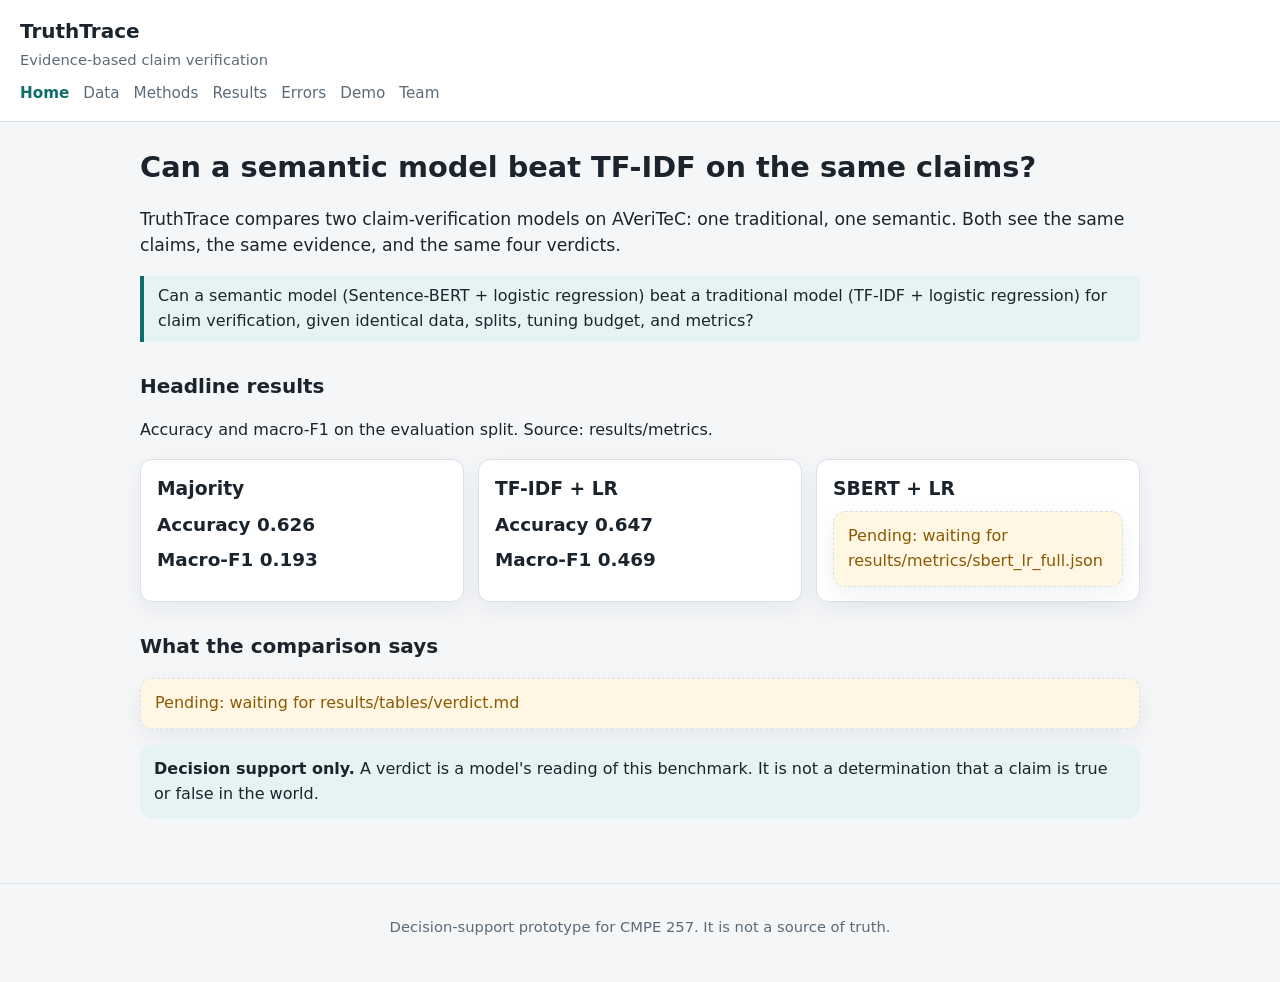
==== docs/index.html @ e6372acc "Record Stage 1 metrics, figures, and the generated site. The checklist and saved scores are what Sta" ====
<!DOCTYPE html>
<html lang="en">
<head>
  <meta charset="utf-8">
  <meta name="viewport" content="width=device-width, initial-scale=1">
  <title>Home · TruthTrace</title>
  <link rel="stylesheet" href="assets/style.css">
</head>
<body>
  <a class="skip" href="#content">Skip to content</a>
  <header class="site-header">
    <div class="brand">
      <a href="index.html">TruthTrace</a>
      <p>Evidence-based claim verification</p>
    </div>
    <nav aria-label="Primary">
      
      <a href="index.html" aria-current="page">Home</a>
      
      <a href="data.html" >Data</a>
      
      <a href="methods.html" >Methods</a>
      
      <a href="results.html" >Results</a>
      
      <a href="errors.html" >Errors</a>
      
      <a href="demo.html" >Demo</a>
      
      <a href="team.html" >Team</a>
      
    </nav>
  </header>
  <main id="content">
    
<h1>Can a semantic model beat TF-IDF on the same claims?</h1>
<p class="lede">TruthTrace compares two claim-verification models on AVeriTeC: one traditional, one semantic. Both see the same claims, the same evidence, and the same four verdicts.</p>
<p class="question">Can a semantic model (Sentence-BERT + logistic regression) beat a traditional model (TF-IDF + logistic regression) for claim verification, given identical data, splits, tuning budget, and metrics?</p>

<h2>Headline results</h2>
<p>Accuracy and macro-F1 on the evaluation split. Source: results/metrics.</p>
<div class="cards">
  
  <article class="card">
    <h3>Majority</h3>
    
    <p class="metric">Accuracy 0.626</p>
    <p class="metric">Macro-F1 0.193</p>
    
  </article>
  
  <article class="card">
    <h3>TF-IDF + LR</h3>
    
    <p class="metric">Accuracy 0.647</p>
    <p class="metric">Macro-F1 0.469</p>
    
  </article>
  
  <article class="card">
    <h3>SBERT + LR</h3>
    
    <div class="pending" role="status">Pending: waiting for results/metrics/sbert_lr_full.json</div>
    
  </article>
  
</div>

<h2>What the comparison says</h2>

<div class="pending" role="status">Pending: waiting for results/tables/verdict.md</div>


<p class="disclaimer"><strong>Decision support only.</strong> A verdict is a model's reading of this benchmark. It is not a determination that a claim is true or false in the world.</p>

  </main>
  <footer>
    <p>Decision-support prototype for CMPE 257. It is not a source of truth.</p>
  </footer>
  <script src="assets/tabs.js"></script>
</body>
</html>
---- docs/assets/style.css ----
:root {
  --bg: #f4f6f8;
  --card: #ffffff;
  --text: #1b242c;
  --muted: #5c6b78;
  --accent: #0f6e6b;
  --accent-soft: #e5f4f3;
  --pending: #8a5a00;
  --pending-bg: #fff6e4;
  --border: #d9e0e7;
  --shadow: 0 8px 24px rgba(22, 34, 46, 0.06);
  --max: 1040px;
  color-scheme: light;
}

@media (prefers-color-scheme: dark) {
  :root {
    --bg: #12171c;
    --card: #1b232b;
    --text: #e7eef4;
    --muted: #a9b6c2;
    --accent: #7fd4ce;
    --accent-soft: #1a3332;
    --pending: #f0c27a;
    --pending-bg: #3a2e18;
    --border: #2d3944;
    --shadow: 0 8px 24px rgba(0, 0, 0, 0.28);
    color-scheme: dark;
  }
}

* { box-sizing: border-box; }

body {
  margin: 0;
  font-family: "Segoe UI", system-ui, sans-serif;
  background: var(--bg);
  color: var(--text);
  line-height: 1.55;
}

a { color: var(--accent); }

.skip {
  position: absolute;
  left: -999px;
  top: 0;
}

.skip:focus { left: 12px; background: var(--card); padding: 8px; z-index: 2; }

.site-header {
  background: var(--card);
  border-bottom: 1px solid var(--border);
  padding: 16px 20px 8px;
}

.brand a {
  color: var(--text);
  font-weight: 700;
  font-size: 1.25rem;
  text-decoration: none;
}

.brand p {
  margin: 2px 0 10px;
  color: var(--muted);
  font-size: 0.92rem;
}

nav {
  display: flex;
  flex-wrap: wrap;
  gap: 8px 14px;
  padding-bottom: 8px;
}

nav a {
  text-decoration: none;
  color: var(--muted);
  font-size: 0.95rem;
}

nav a[aria-current="page"] {
  color: var(--accent);
  font-weight: 650;
}

main {
  max-width: var(--max);
  margin: 0 auto;
  padding: 28px 20px 48px;
}

h1 { font-size: 1.8rem; line-height: 1.25; margin-top: 0; }
h2 { font-size: 1.25rem; margin-top: 1.8rem; }

.lede { font-size: 1.08rem; }

.question {
  border-left: 4px solid var(--accent);
  padding: 8px 14px;
  background: var(--accent-soft);
}

.cards, .pred-grid, .pipeline-wrap {
  display: grid;
  gap: 14px;
}

.cards { grid-template-columns: repeat(auto-fit, minmax(200px, 1fr)); }

.card, .callout, .pending, figure, .table-wrap, .example {
  background: var(--card);
  border: 1px solid var(--border);
  border-radius: 12px;
  box-shadow: var(--shadow);
}

.card, .example { padding: 14px 16px; overflow-wrap: anywhere; }
.card h3, .example h3 { margin: 0 0 8px; }
.card p, .example p { margin: 6px 0; }

.metric { font-size: 1.15rem; font-weight: 650; }

.disclaimer, .callout {
  padding: 12px 14px;
  background: var(--accent-soft);
  border-radius: 12px;
}

.callout strong { display: block; margin-bottom: 4px; }

.pending {
  padding: 12px 14px;
  background: var(--pending-bg);
  color: var(--pending);
  border-style: dashed;
  overflow-wrap: anywhere;
}

figure { margin: 16px 0; padding: 10px; }
figure img { width: 100%; height: auto; display: block; }
figcaption { color: var(--muted); font-size: 0.9rem; margin-top: 8px; }

.table-wrap { overflow-x: auto; padding: 8px; }
table { width: 100%; border-collapse: collapse; font-size: 0.95rem; }
th, td { text-align: left; padding: 8px 10px; border-bottom: 1px solid var(--border); vertical-align: top; }
th { color: var(--muted); font-weight: 650; }

.pipeline {
  display: flex;
  flex-wrap: wrap;
  align-items: center;
  gap: 8px;
  margin: 8px 0 18px;
}

.step {
  background: var(--card);
  border: 1px solid var(--border);
  border-radius: 10px;
  padding: 8px 10px;
  min-width: 90px;
}

.arrow { color: var(--muted); }

.tabs { display: flex; flex-wrap: wrap; gap: 8px; margin: 12px 0; }
.tabs button {
  border: 1px solid var(--border);
  background: var(--card);
  color: var(--text);
  border-radius: 999px;
  padding: 6px 12px;
  cursor: pointer;
}
.tabs button[aria-selected="true"] {
  background: var(--accent);
  color: #fff;
  border-color: var(--accent);
}

@media (prefers-color-scheme: dark) {
  .tabs button[aria-selected="true"] { color: #06211f; }
}

.prewrap { white-space: pre-wrap; }

.panel { margin-top: 8px; }
.downloads { padding-left: 18px; }
.downloads a { display: inline-block; margin: 2px 0; }

footer {
  border-top: 1px solid var(--border);
  color: var(--muted);
  text-align: center;
  padding: 18px 12px 28px;
  font-size: 0.92rem;
}

code {
  font-family: Consolas, "Courier New", monospace;
  font-size: 0.92em;
}
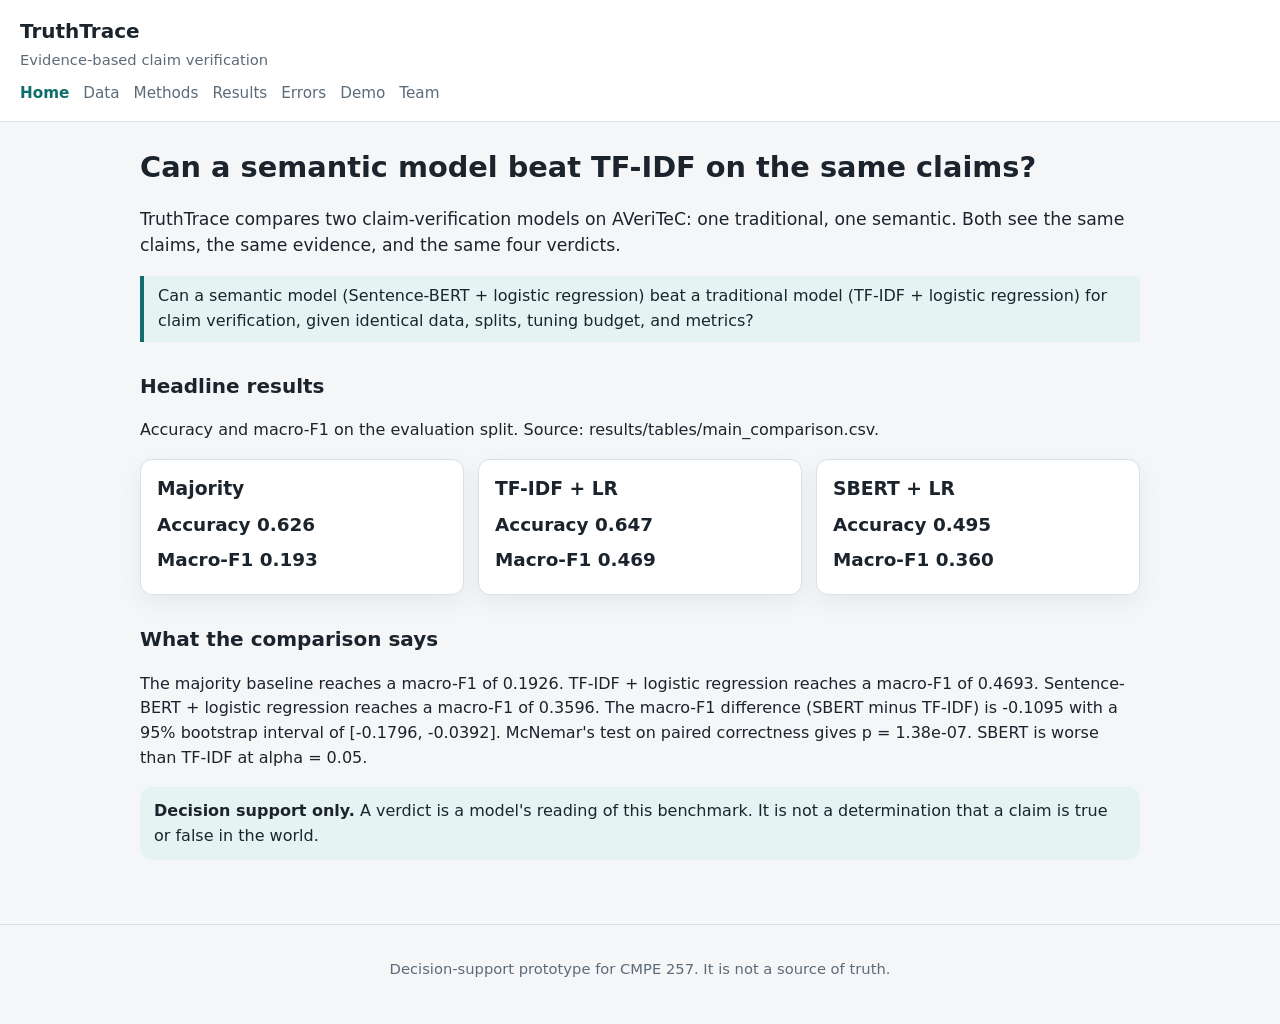
==== commit f88fb903: "Add Sentence-BERT logistic regression and compare it with TF-IDF. The shared split, C grid, and metr" ====
--- a/docs/index.html
+++ b/docs/index.html
@@ -38,7 +38,7 @@
 <p class="question">Can a semantic model (Sentence-BERT + logistic regression) beat a traditional model (TF-IDF + logistic regression) for claim verification, given identical data, splits, tuning budget, and metrics?</p>
 
 <h2>Headline results</h2>
-<p>Accuracy and macro-F1 on the evaluation split. Source: results/metrics.</p>
+<p>Accuracy and macro-F1 on the evaluation split. Source: results/tables/main_comparison.csv.</p>
 <div class="cards">
   
   <article class="card">
@@ -60,7 +60,8 @@
   <article class="card">
     <h3>SBERT + LR</h3>
     
-    <div class="pending" role="status">Pending: waiting for results/metrics/sbert_lr_full.json</div>
+    <p class="metric">Accuracy 0.495</p>
+    <p class="metric">Macro-F1 0.360</p>
     
   </article>
   
@@ -68,7 +69,7 @@
 
 <h2>What the comparison says</h2>
 
-<div class="pending" role="status">Pending: waiting for results/tables/verdict.md</div>
+<p class="prewrap">The majority baseline reaches a macro-F1 of 0.1926. TF-IDF + logistic regression reaches a macro-F1 of 0.4693. Sentence-BERT + logistic regression reaches a macro-F1 of 0.3596. The macro-F1 difference (SBERT minus TF-IDF) is -0.1095 with a 95% bootstrap interval of [-0.1796, -0.0392]. McNemar&#39;s test on paired correctness gives p = 1.38e-07. SBERT is worse than TF-IDF at alpha = 0.05.</p>
 
 
 <p class="disclaimer"><strong>Decision support only.</strong> A verdict is a model's reading of this benchmark. It is not a determination that a claim is true or false in the world.</p>
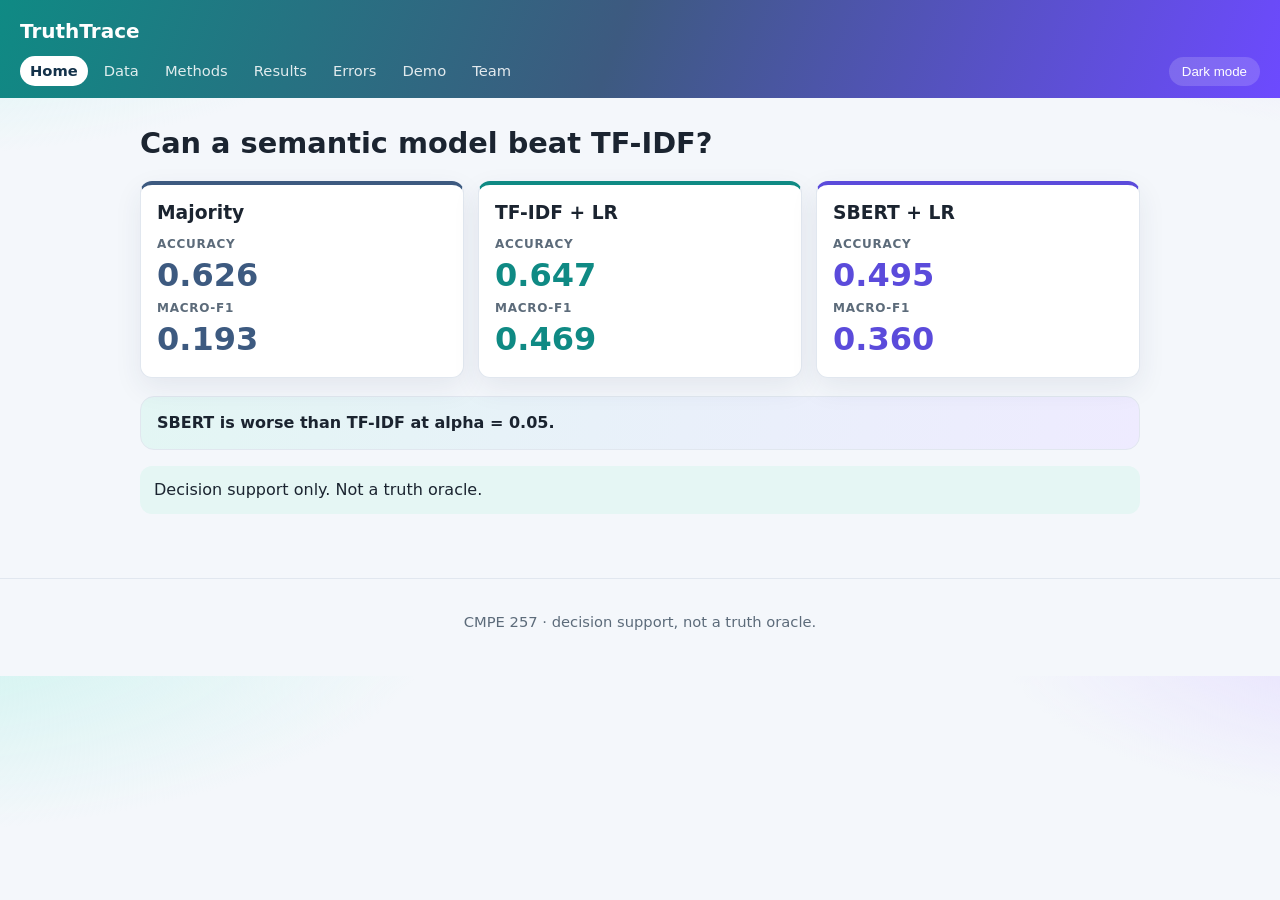
==== commit 50029bf4: "Regenerate the published pages from the updated site." ====
--- a/docs/index.html
+++ b/docs/index.html
@@ -4,14 +4,21 @@
   <meta charset="utf-8">
   <meta name="viewport" content="width=device-width, initial-scale=1">
   <title>Home · TruthTrace</title>
-  <link rel="stylesheet" href="assets/style.css">
+  <link rel="stylesheet" href="assets/style.css?v=4">
+  <script>
+    try {
+      var savedTheme = localStorage.getItem("truthtrace-theme");
+      if (savedTheme === "light" || savedTheme === "dark") {
+        document.documentElement.setAttribute("data-theme", savedTheme);
+      }
+    } catch (error) {}
+  </script>
 </head>
 <body>
   <a class="skip" href="#content">Skip to content</a>
   <header class="site-header">
     <div class="brand">
       <a href="index.html">TruthTrace</a>
-      <p>Evidence-based claim verification</p>
     </div>
     <nav aria-label="Primary">
       
@@ -29,55 +36,55 @@
       
       <a href="team.html" >Team</a>
       
+      <button type="button" id="theme-toggle" class="theme-toggle">Dark mode</button>
     </nav>
   </header>
   <main id="content">
     
-<h1>Can a semantic model beat TF-IDF on the same claims?</h1>
-<p class="lede">TruthTrace compares two claim-verification models on AVeriTeC: one traditional, one semantic. Both see the same claims, the same evidence, and the same four verdicts.</p>
-<p class="question">Can a semantic model (Sentence-BERT + logistic regression) beat a traditional model (TF-IDF + logistic regression) for claim verification, given identical data, splits, tuning budget, and metrics?</p>
-
-<h2>Headline results</h2>
-<p>Accuracy and macro-F1 on the evaluation split. Source: results/tables/main_comparison.csv.</p>
+<h1>Can a semantic model beat TF-IDF?</h1>
 <div class="cards">
   
-  <article class="card">
+  <article class="card tone-majority">
     <h3>Majority</h3>
     
-    <p class="metric">Accuracy 0.626</p>
-    <p class="metric">Macro-F1 0.193</p>
+    <p class="metric-label">Accuracy</p>
+    <p class="metric">0.626</p>
+    <p class="metric-label">Macro-F1</p>
+    <p class="metric">0.193</p>
     
   </article>
   
-  <article class="card">
+  <article class="card tone-tfidf">
     <h3>TF-IDF + LR</h3>
     
-    <p class="metric">Accuracy 0.647</p>
-    <p class="metric">Macro-F1 0.469</p>
+    <p class="metric-label">Accuracy</p>
+    <p class="metric">0.647</p>
+    <p class="metric-label">Macro-F1</p>
+    <p class="metric">0.469</p>
     
   </article>
   
-  <article class="card">
+  <article class="card tone-sbert">
     <h3>SBERT + LR</h3>
     
-    <p class="metric">Accuracy 0.495</p>
-    <p class="metric">Macro-F1 0.360</p>
+    <p class="metric-label">Accuracy</p>
+    <p class="metric">0.495</p>
+    <p class="metric-label">Macro-F1</p>
+    <p class="metric">0.360</p>
     
   </article>
   
 </div>
 
-<h2>What the comparison says</h2>
+<p class="verdict-line">SBERT is worse than TF-IDF at alpha = 0.05.</p>
 
-<p class="prewrap">The majority baseline reaches a macro-F1 of 0.1926. TF-IDF + logistic regression reaches a macro-F1 of 0.4693. Sentence-BERT + logistic regression reaches a macro-F1 of 0.3596. The macro-F1 difference (SBERT minus TF-IDF) is -0.1095 with a 95% bootstrap interval of [-0.1796, -0.0392]. McNemar&#39;s test on paired correctness gives p = 1.38e-07. SBERT is worse than TF-IDF at alpha = 0.05.</p>
-
-
-<p class="disclaimer"><strong>Decision support only.</strong> A verdict is a model's reading of this benchmark. It is not a determination that a claim is true or false in the world.</p>
+<p class="disclaimer">Decision support only. Not a truth oracle.</p>
 
   </main>
   <footer>
-    <p>Decision-support prototype for CMPE 257. It is not a source of truth.</p>
+    <p>CMPE 257 · decision support, not a truth oracle.</p>
   </footer>
   <script src="assets/tabs.js"></script>
+  <script src="assets/interact.js?v=3"></script>
 </body>
 </html>
--- a/docs/assets/style.css
+++ b/docs/assets/style.css
@@ -1,30 +1,95 @@
 :root {
-  --bg: #f4f6f8;
+  --bg: #f4f7fb;
   --card: #ffffff;
-  --text: #1b242c;
-  --muted: #5c6b78;
-  --accent: #0f6e6b;
-  --accent-soft: #e5f4f3;
-  --pending: #8a5a00;
-  --pending-bg: #fff6e4;
-  --border: #d9e0e7;
-  --shadow: 0 8px 24px rgba(22, 34, 46, 0.06);
+  --text: #1b2430;
+  --muted: #5c6b7a;
+  --accent: #0f7a74;
+  --accent-soft: #e5f6f4;
+  --pending: #b86e00;
+  --pending-bg: #fff4df;
+  --border: #e1e7ef;
+  --shadow: 0 10px 28px rgba(40, 56, 90, 0.08);
   --max: 1040px;
+  --supported: #128a4e;
+  --supported-soft: #e5f7ee;
+  --refuted: #d64545;
+  --refuted-soft: #fdecec;
+  --nee: #c47a00;
+  --nee-soft: #fff3d8;
+  --conflicting: #6d4aff;
+  --conflicting-soft: #efeaff;
+  --majority: #3d5a80;
+  --majority-soft: #e7eef6;
+  --tfidf: #0f8a84;
+  --tfidf-soft: #e3f6f4;
+  --sbert: #5b4bdb;
+  --sbert-soft: #eeebff;
+  --header: linear-gradient(110deg, #0f8a84 0%, #3d5a80 48%, #6d4aff 100%);
+  --wash-a: #c9f3ee;
+  --wash-b: #e4dcff;
   color-scheme: light;
 }
 
+html[data-theme="dark"] {
+  --bg: #12161d;
+  --card: #1c2430;
+  --text: #e8eef6;
+  --muted: #a9b6c4;
+  --accent: #7fd4ce;
+  --accent-soft: #16332f;
+  --pending: #f0c27a;
+  --pending-bg: #3a2e18;
+  --border: #2e3a48;
+  --shadow: 0 10px 28px rgba(0, 0, 0, 0.32);
+  --supported: #5dce8a;
+  --supported-soft: #163528;
+  --refuted: #ff8d8d;
+  --refuted-soft: #3a1e1e;
+  --nee: #f0c27a;
+  --nee-soft: #3a2c12;
+  --conflicting: #c3b4ff;
+  --conflicting-soft: #2a2150;
+  --majority: #9eb6d4;
+  --majority-soft: #243246;
+  --tfidf: #7fd4ce;
+  --tfidf-soft: #16332f;
+  --sbert: #c3b4ff;
+  --sbert-soft: #2a2150;
+  --header: linear-gradient(110deg, #0c3f3d 0%, #1d3148 48%, #3a2d78 100%);
+  --wash-a: #12302e;
+  --wash-b: #241c42;
+  color-scheme: dark;
+}
+
 @media (prefers-color-scheme: dark) {
-  :root {
-    --bg: #12171c;
-    --card: #1b232b;
-    --text: #e7eef4;
-    --muted: #a9b6c2;
+  :root:not([data-theme="light"]) {
+    --bg: #12161d;
+    --card: #1c2430;
+    --text: #e8eef6;
+    --muted: #a9b6c4;
     --accent: #7fd4ce;
-    --accent-soft: #1a3332;
+    --accent-soft: #16332f;
     --pending: #f0c27a;
     --pending-bg: #3a2e18;
-    --border: #2d3944;
-    --shadow: 0 8px 24px rgba(0, 0, 0, 0.28);
+    --border: #2e3a48;
+    --shadow: 0 10px 28px rgba(0, 0, 0, 0.32);
+    --supported: #5dce8a;
+    --supported-soft: #163528;
+    --refuted: #ff8d8d;
+    --refuted-soft: #3a1e1e;
+    --nee: #f0c27a;
+    --nee-soft: #3a2c12;
+    --conflicting: #c3b4ff;
+    --conflicting-soft: #2a2150;
+    --majority: #9eb6d4;
+    --majority-soft: #243246;
+    --tfidf: #7fd4ce;
+    --tfidf-soft: #16332f;
+    --sbert: #c3b4ff;
+    --sbert-soft: #2a2150;
+    --header: linear-gradient(110deg, #0c3f3d 0%, #1d3148 48%, #3a2d78 100%);
+    --wash-a: #12302e;
+    --wash-b: #241c42;
     color-scheme: dark;
   }
 }
@@ -34,9 +99,12 @@
 body {
   margin: 0;
   font-family: "Segoe UI", system-ui, sans-serif;
-  background: var(--bg);
+  background:
+    radial-gradient(880px 360px at -8% -10%, var(--wash-a) 0%, transparent 62%),
+    radial-gradient(720px 320px at 110% -8%, var(--wash-b) 0%, transparent 58%),
+    var(--bg);
   color: var(--text);
-  line-height: 1.55;
+  line-height: 1.5;
 }
 
 a { color: var(--accent); }
@@ -50,41 +118,65 @@
 .skip:focus { left: 12px; background: var(--card); padding: 8px; z-index: 2; }
 
 .site-header {
-  background: var(--card);
-  border-bottom: 1px solid var(--border);
-  padding: 16px 20px 8px;
+  background: var(--header);
+  color: #fff;
+  padding: 16px 20px 12px;
 }
 
 .brand a {
-  color: var(--text);
-  font-weight: 700;
+  color: #fff;
+  font-weight: 750;
   font-size: 1.25rem;
   text-decoration: none;
 }
 
-.brand p {
-  margin: 2px 0 10px;
-  color: var(--muted);
-  font-size: 0.92rem;
-}
+.brand { margin-bottom: 10px; }
 
 nav {
   display: flex;
   flex-wrap: wrap;
-  gap: 8px 14px;
-  padding-bottom: 8px;
+  gap: 6px;
+  align-items: center;
 }
 
 nav a {
   text-decoration: none;
-  color: var(--muted);
-  font-size: 0.95rem;
+  color: rgba(255, 255, 255, 0.86);
+  font-size: 0.92rem;
+  border-radius: 999px;
+  padding: 4px 10px;
 }
 
 nav a[aria-current="page"] {
-  color: var(--accent);
-  font-weight: 650;
-}
+  color: #14324a;
+  background: #fff;
+  font-weight: 700;
+}
+
+.theme-toggle,
+.guess-row button,
+.lab-filters button,
+.lab-nav button {
+  border: 1px solid var(--border);
+  background: var(--card);
+  color: var(--text);
+  border-radius: 999px;
+  padding: 6px 12px;
+  cursor: pointer;
+}
+
+.theme-toggle {
+  margin-left: auto;
+  background: rgba(255, 255, 255, 0.16);
+  color: #fff;
+  border-color: transparent;
+}
+
+nav a, .card, .theme-toggle, .guess-row button, .lab-filters button, .lab-nav button {
+  transition: background 0.15s ease, color 0.15s ease, transform 0.15s ease;
+}
+
+.card:hover { transform: translateY(-2px); }
 
 main {
   max-width: var(--max);
@@ -118,10 +210,54 @@
 }
 
 .card, .example { padding: 14px 16px; overflow-wrap: anywhere; }
+.card { border-top: 4px solid var(--accent); }
+.tone-majority { border-top-color: var(--majority); }
+.tone-tfidf { border-top-color: var(--tfidf); }
+.tone-sbert { border-top-color: var(--sbert); }
+.tone-majority .metric { color: var(--majority); }
+.tone-tfidf .metric { color: var(--tfidf); }
+.tone-sbert .metric { color: var(--sbert); }
 .card h3, .example h3 { margin: 0 0 8px; }
 .card p, .example p { margin: 6px 0; }
 
-.metric { font-size: 1.15rem; font-weight: 650; }
+.metric-label {
+  margin: 12px 0 0;
+  color: var(--muted);
+  font-size: 0.75rem;
+  font-weight: 700;
+  letter-spacing: 0.06em;
+  text-transform: uppercase;
+}
+
+.metric { font-size: 2rem; font-weight: 750; line-height: 1.05; margin: 0; }
+
+.verdict-line {
+  margin-top: 18px;
+  padding: 14px 16px;
+  border-radius: 14px;
+  font-weight: 700;
+  background: linear-gradient(100deg, var(--tfidf-soft), var(--sbert-soft));
+  border: 1px solid var(--border);
+}
+
+.chips { display: flex; flex-wrap: wrap; gap: 8px; margin: 8px 0 14px; }
+.chip {
+  display: inline-block;
+  border-radius: 999px;
+  padding: 4px 10px;
+  font-size: 0.86rem;
+  font-weight: 700;
+  background: var(--accent-soft);
+  color: var(--accent);
+}
+.v-supported { background: var(--supported-soft); color: var(--supported); }
+.v-refuted { background: var(--refuted-soft); color: var(--refuted); }
+.v-nee { background: var(--nee-soft); color: var(--nee); }
+.v-conflicting { background: var(--conflicting-soft); color: var(--conflicting); }
+
+.fine, .claim-kicker { color: var(--muted); font-size: 0.88rem; }
+.tight { margin-top: 8px; }
+.tight li { margin: 2px 0; }
 
 .disclaimer, .callout {
   padding: 12px 14px;
@@ -162,7 +298,14 @@
   border-radius: 10px;
   padding: 8px 10px;
   min-width: 90px;
-}
+  font-weight: 650;
+}
+.pipeline .step:nth-child(1) { background: var(--supported-soft); color: var(--supported); border-color: transparent; }
+.pipeline .step:nth-child(3) { background: var(--nee-soft); color: var(--nee); border-color: transparent; }
+.pipeline .step:nth-child(5) { background: var(--tfidf-soft); color: var(--tfidf); border-color: transparent; }
+.pipeline .step:nth-child(7) { background: var(--sbert-soft); color: var(--sbert); border-color: transparent; }
+.pipeline .step:nth-child(9) { background: var(--majority-soft); color: var(--majority); border-color: transparent; }
+.pipeline .step:nth-child(11) { background: var(--conflicting-soft); color: var(--conflicting); border-color: transparent; }
 
 .arrow { color: var(--muted); }
 
@@ -181,11 +324,83 @@
   border-color: var(--accent);
 }
 
+html[data-theme="dark"] .tabs button[aria-selected="true"],
+html[data-theme="dark"] .lab-filters button[aria-pressed="true"] { color: #06211f; }
+
 @media (prefers-color-scheme: dark) {
-  .tabs button[aria-selected="true"] { color: #06211f; }
-}
-
-.prewrap { white-space: pre-wrap; }
+  :root:not([data-theme="light"]) .tabs button[aria-selected="true"],
+  :root:not([data-theme="light"]) .lab-filters button[aria-pressed="true"] { color: #06211f; }
+}
+
+.claim-text { font-size: 1.15rem; }
+
+.guess-row, .guess-feedback, .lab-controls { display: none; }
+
+.claim-lab.is-ready .guess-row,
+.claim-lab.is-ready .lab-controls { display: flex; }
+
+.claim-lab.is-ready .example .reveal { display: none; }
+.claim-lab.is-ready .example.is-revealed .reveal { display: block; }
+.claim-lab.is-ready .example[hidden] { display: none; }
+
+.claim-lab.is-ready .is-revealed .guess-feedback { display: block; }
+
+.lab-controls, .guess-row, .lab-toolbar, .lab-filters, .lab-nav {
+  flex-wrap: wrap;
+  gap: 8px;
+  align-items: center;
+}
+
+.lab-controls { margin: 8px 0 14px; }
+
+.lab-toolbar { display: flex; flex-wrap: wrap; gap: 8px 16px; align-items: center; width: 100%; }
+
+.lab-help, .lab-progress, .lab-score { margin: 0; color: var(--muted); }
+
+.lab-filters button[aria-pressed="true"] {
+  background: var(--accent);
+  color: #fff;
+  border-color: var(--accent);
+}
+
+.guess-row button.v-supported { background: var(--supported-soft); color: var(--supported); border-color: transparent; }
+.guess-row button.v-refuted { background: var(--refuted-soft); color: var(--refuted); border-color: transparent; }
+.guess-row button.v-nee { background: var(--nee-soft); color: var(--nee); border-color: transparent; }
+.guess-row button.v-conflicting { background: var(--conflicting-soft); color: var(--conflicting); border-color: transparent; }
+.guess-row button:disabled { opacity: 0.55; cursor: default; }
+.guess-row button.is-truth:disabled { opacity: 1; }
+.guess-row button.v-supported.is-truth,
+.guess-row button.v-supported.is-truth:disabled { background: #128a4e; color: #fff; }
+.guess-row button.v-refuted.is-truth,
+.guess-row button.v-refuted.is-truth:disabled { background: #d64545; color: #fff; }
+.guess-row button.v-nee.is-truth,
+.guess-row button.v-nee.is-truth:disabled { background: #e0a100; color: #1b2430; }
+.guess-row button.v-conflicting.is-truth,
+.guess-row button.v-conflicting.is-truth:disabled { background: #6d4aff; color: #fff; }
+.guess-row button.is-miss { outline: 2px solid currentColor; }
+
+.guess-feedback { font-weight: 650; }
+
+.outcome-correct { color: var(--supported); }
+.outcome-incorrect { color: var(--refuted); }
+.lab-score { color: var(--sbert); font-weight: 700; }
+
+.probs { list-style: none; padding: 0; margin: 8px 0 0; }
+.probs li { display: grid; grid-template-columns: 92px 1fr auto; gap: 8px; align-items: center; margin: 6px 0; }
+.p-track { display: block; height: 8px; border-radius: 999px; background: var(--accent-soft); overflow: hidden; }
+.p-fill { display: block; height: 100%; width: 0; background: var(--accent); transition: width 0.45s ease; }
+.p-supported .p-fill { background: var(--supported); }
+.p-refuted .p-fill { background: var(--refuted); }
+.p-nee .p-fill { background: var(--nee); }
+.p-conflicting .p-fill { background: var(--conflicting); }
+.p-supported .p-track { background: var(--supported-soft); }
+.p-refuted .p-track { background: var(--refuted-soft); }
+.p-nee .p-track { background: var(--nee-soft); }
+.p-conflicting .p-track { background: var(--conflicting-soft); }
+.p-num { font-variant-numeric: tabular-nums; color: var(--muted); }
+
+.notes { margin-top: 18px; }
+.notes pre { white-space: pre-wrap; }
 
 .panel { margin-top: 8px; }
 .downloads { padding-left: 18px; }
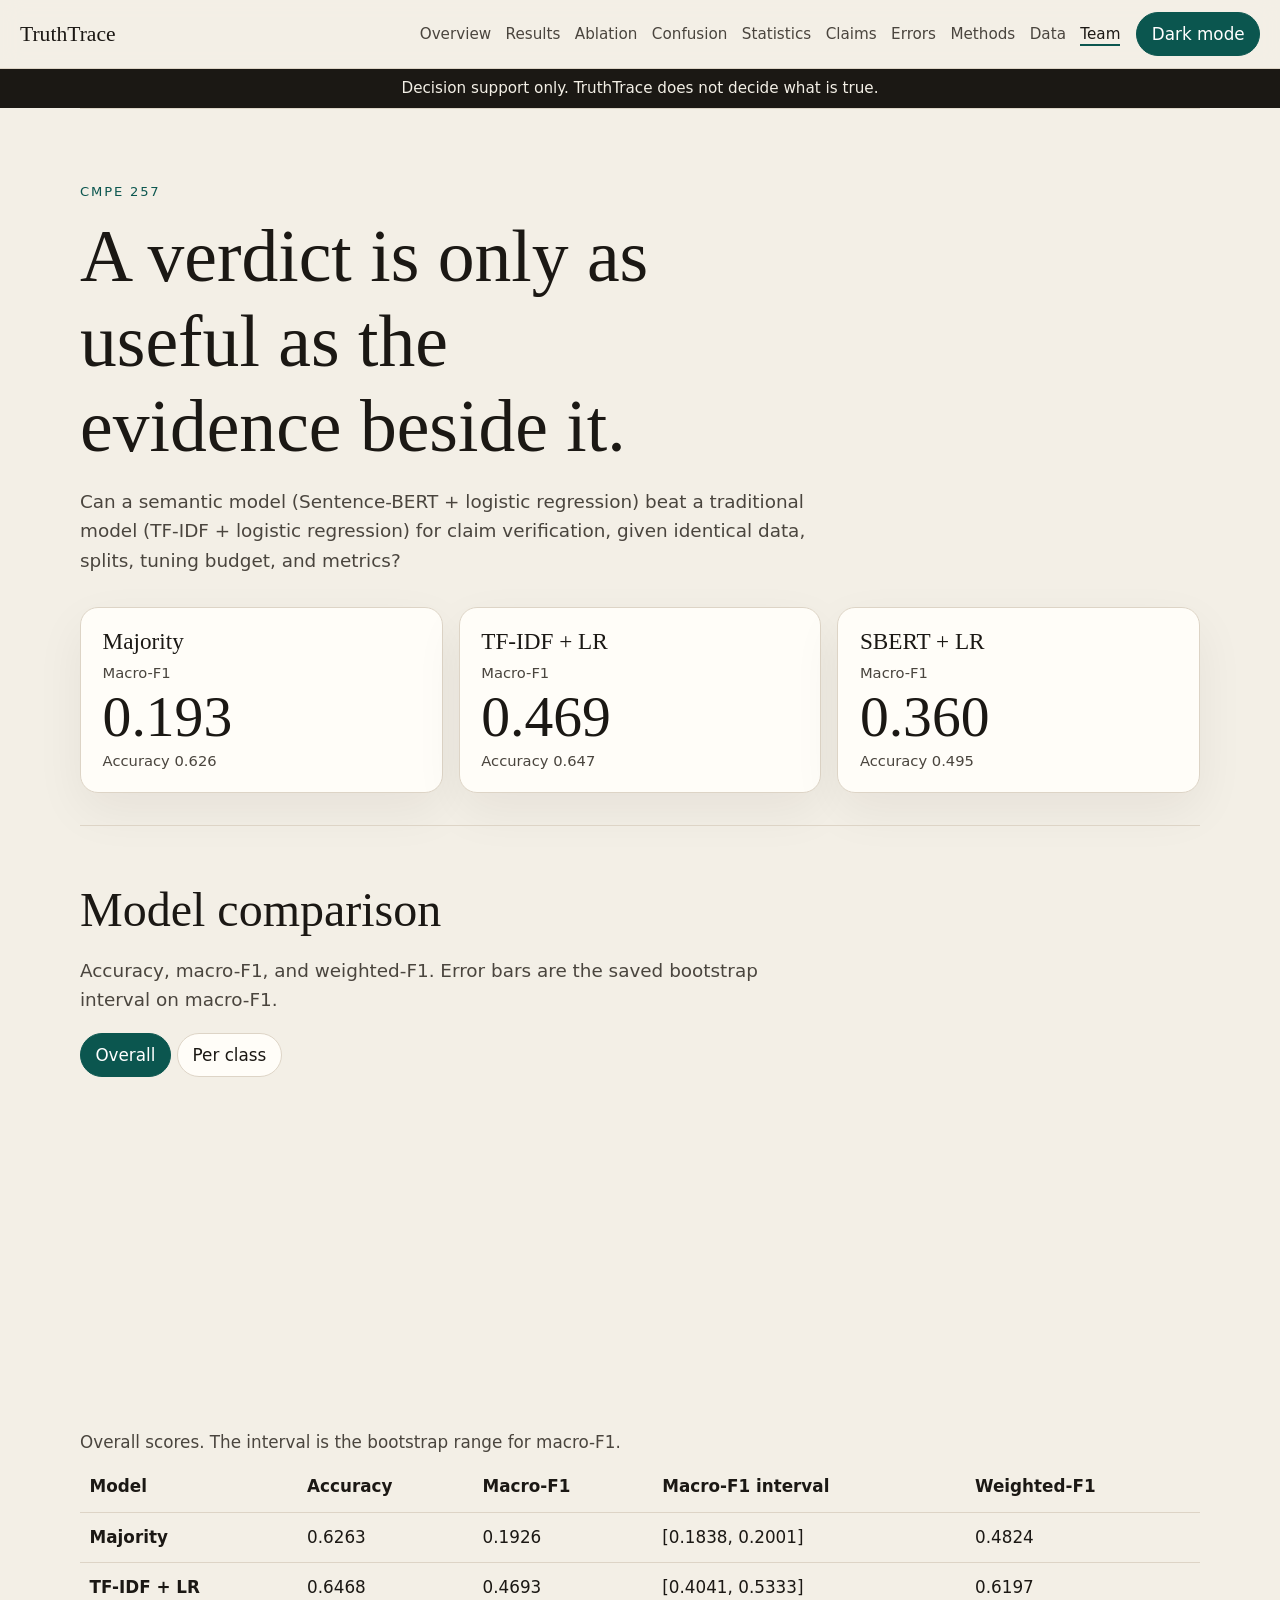
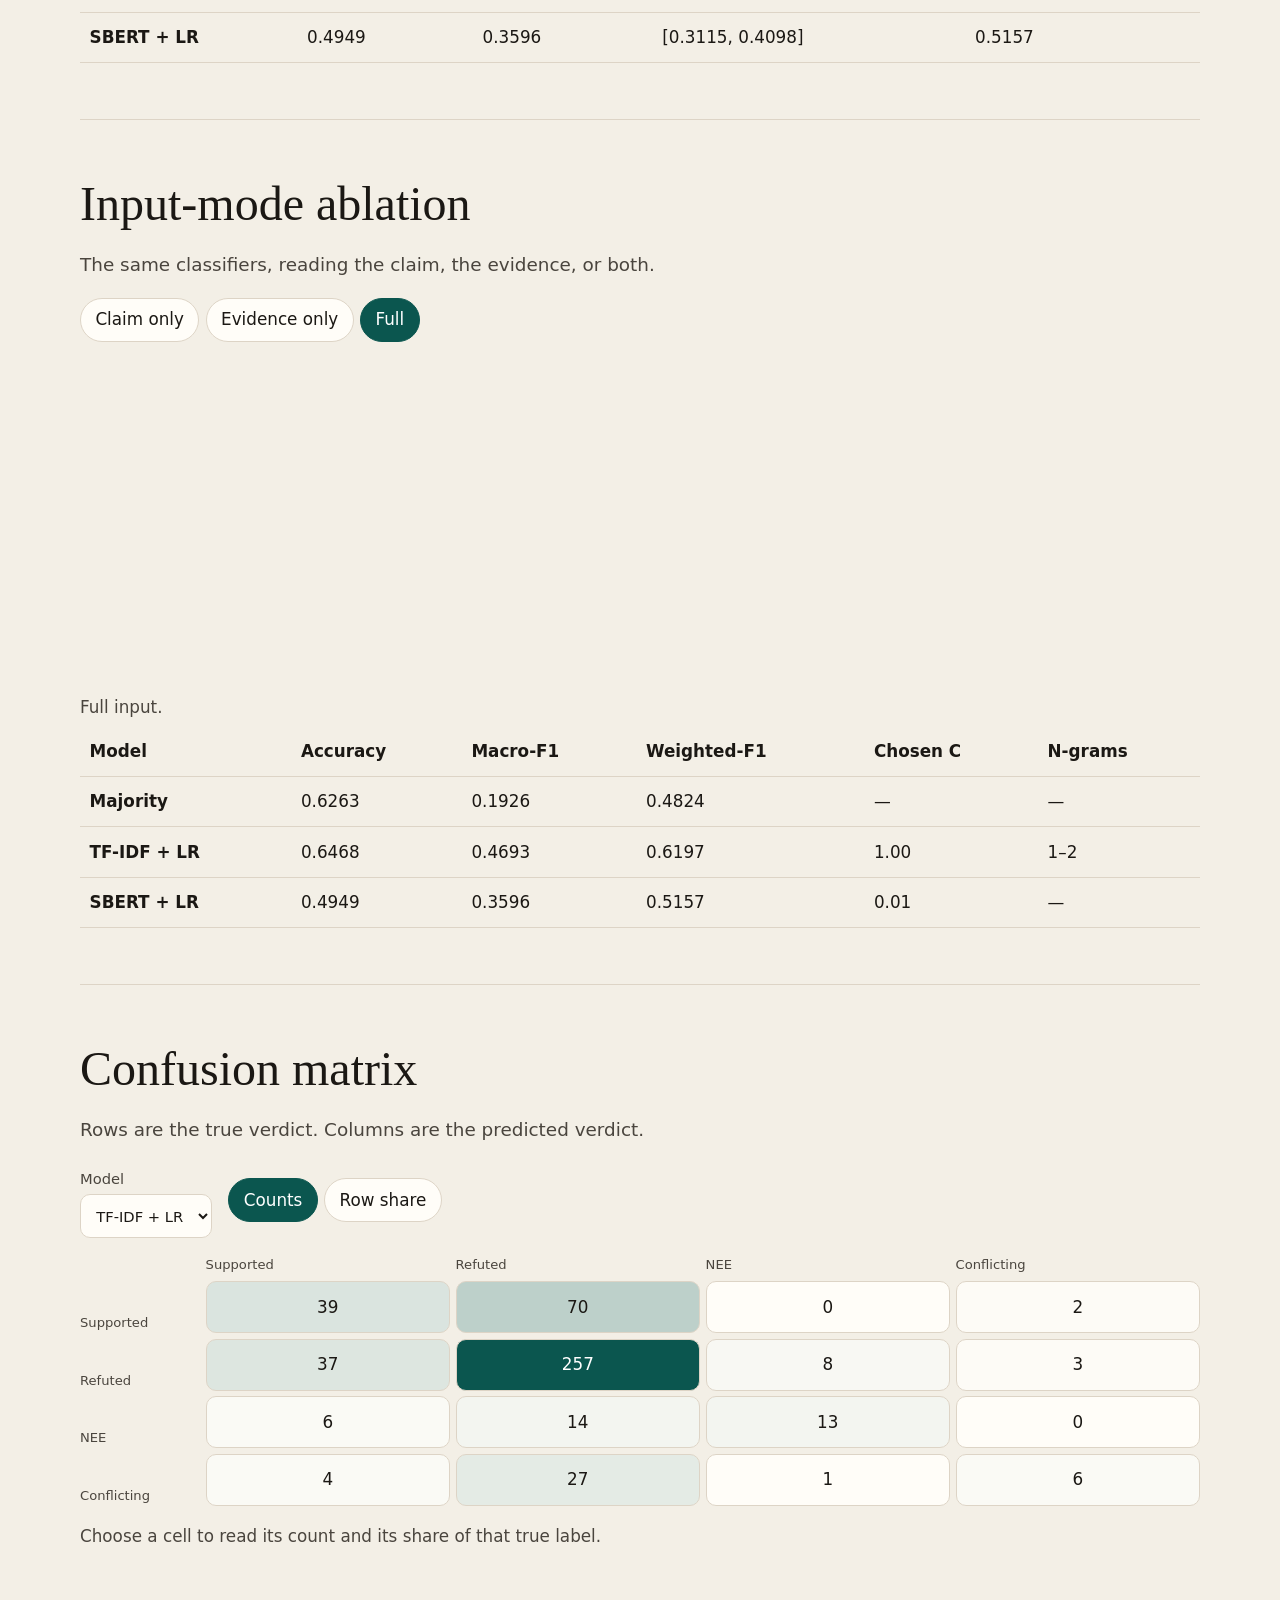
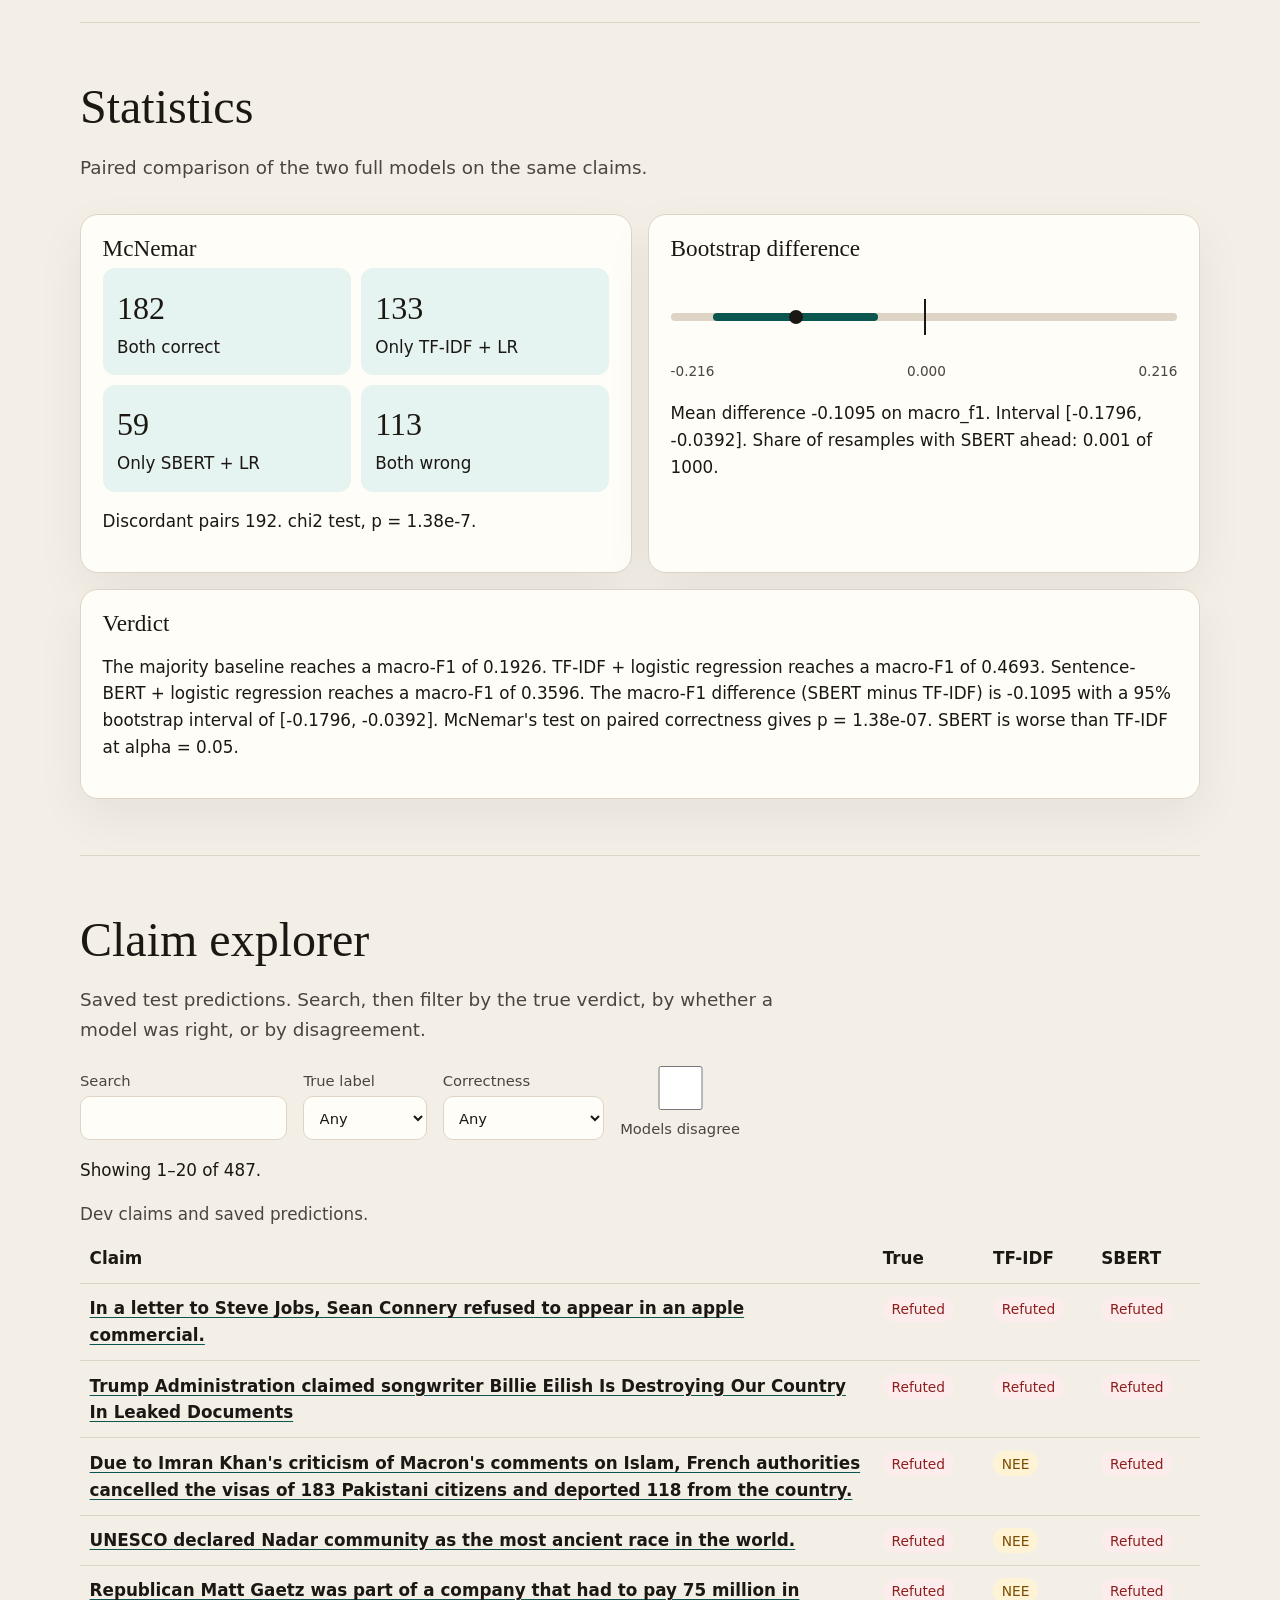
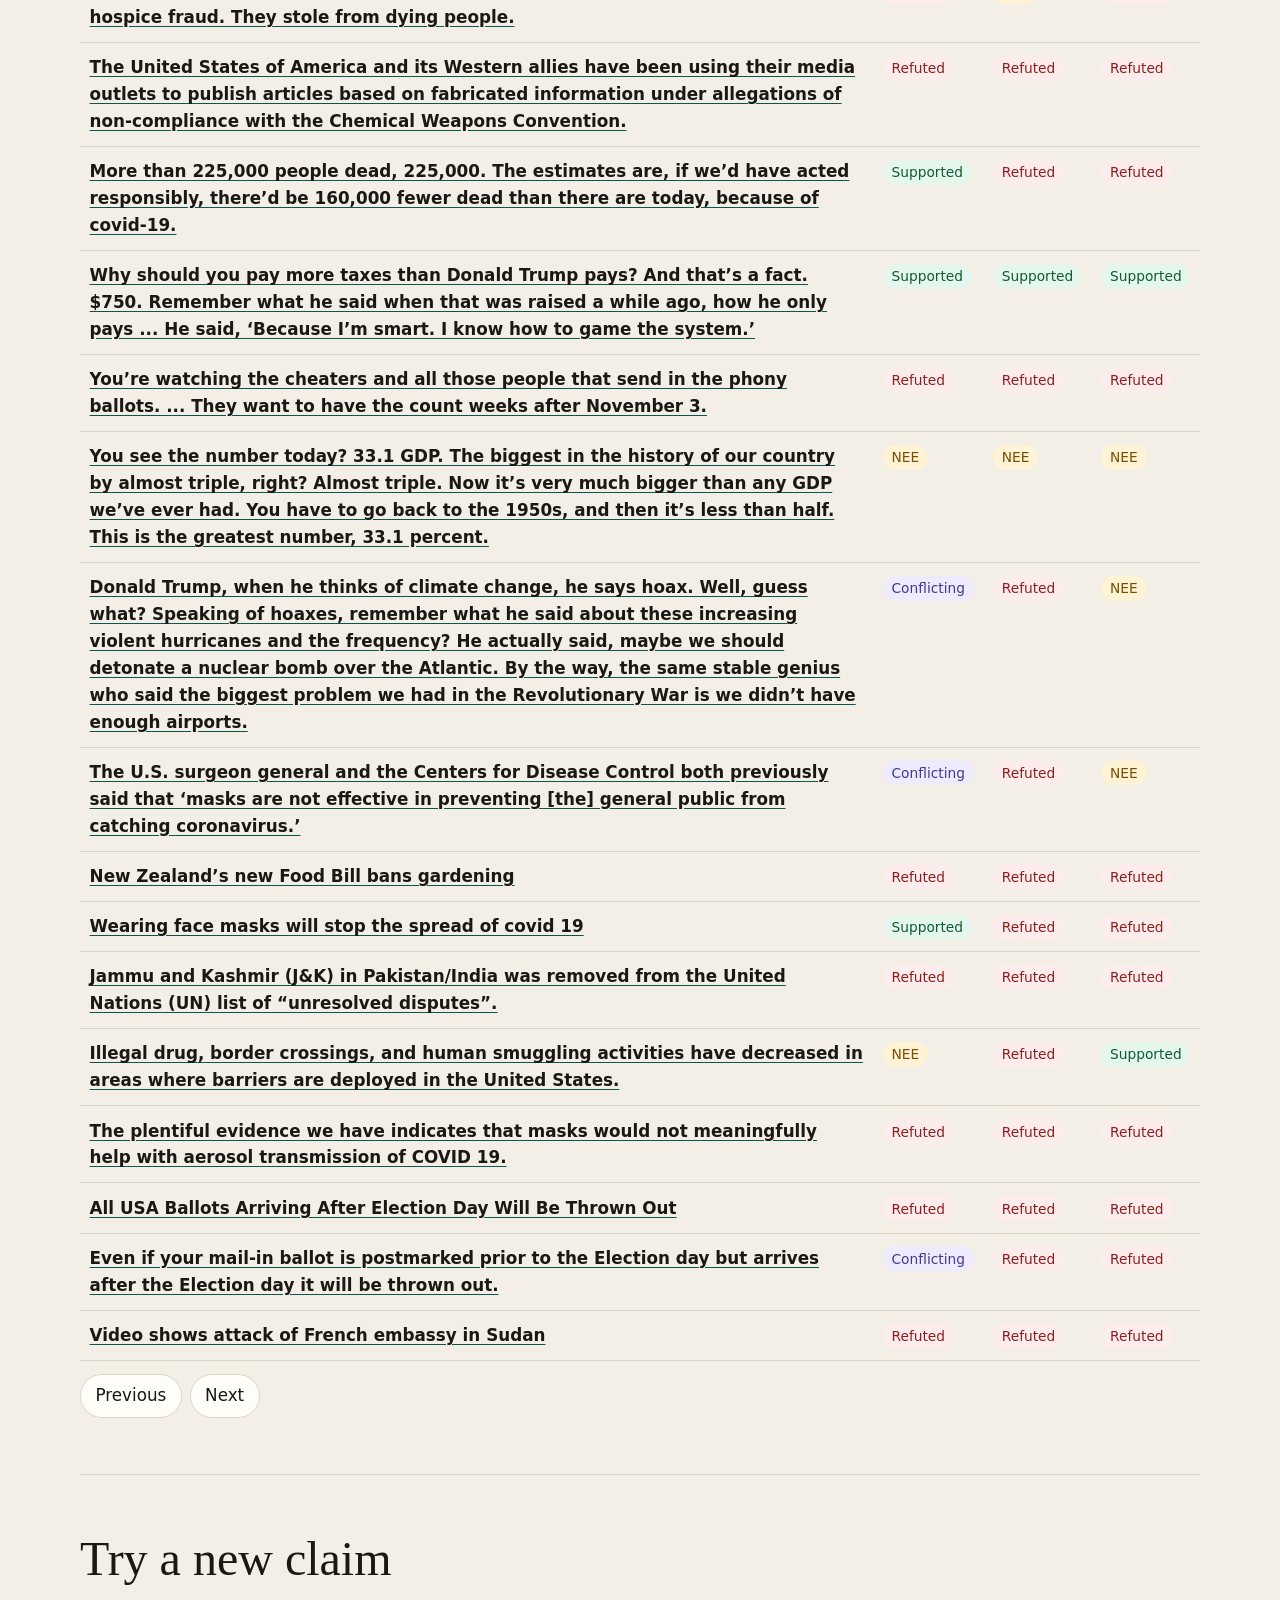
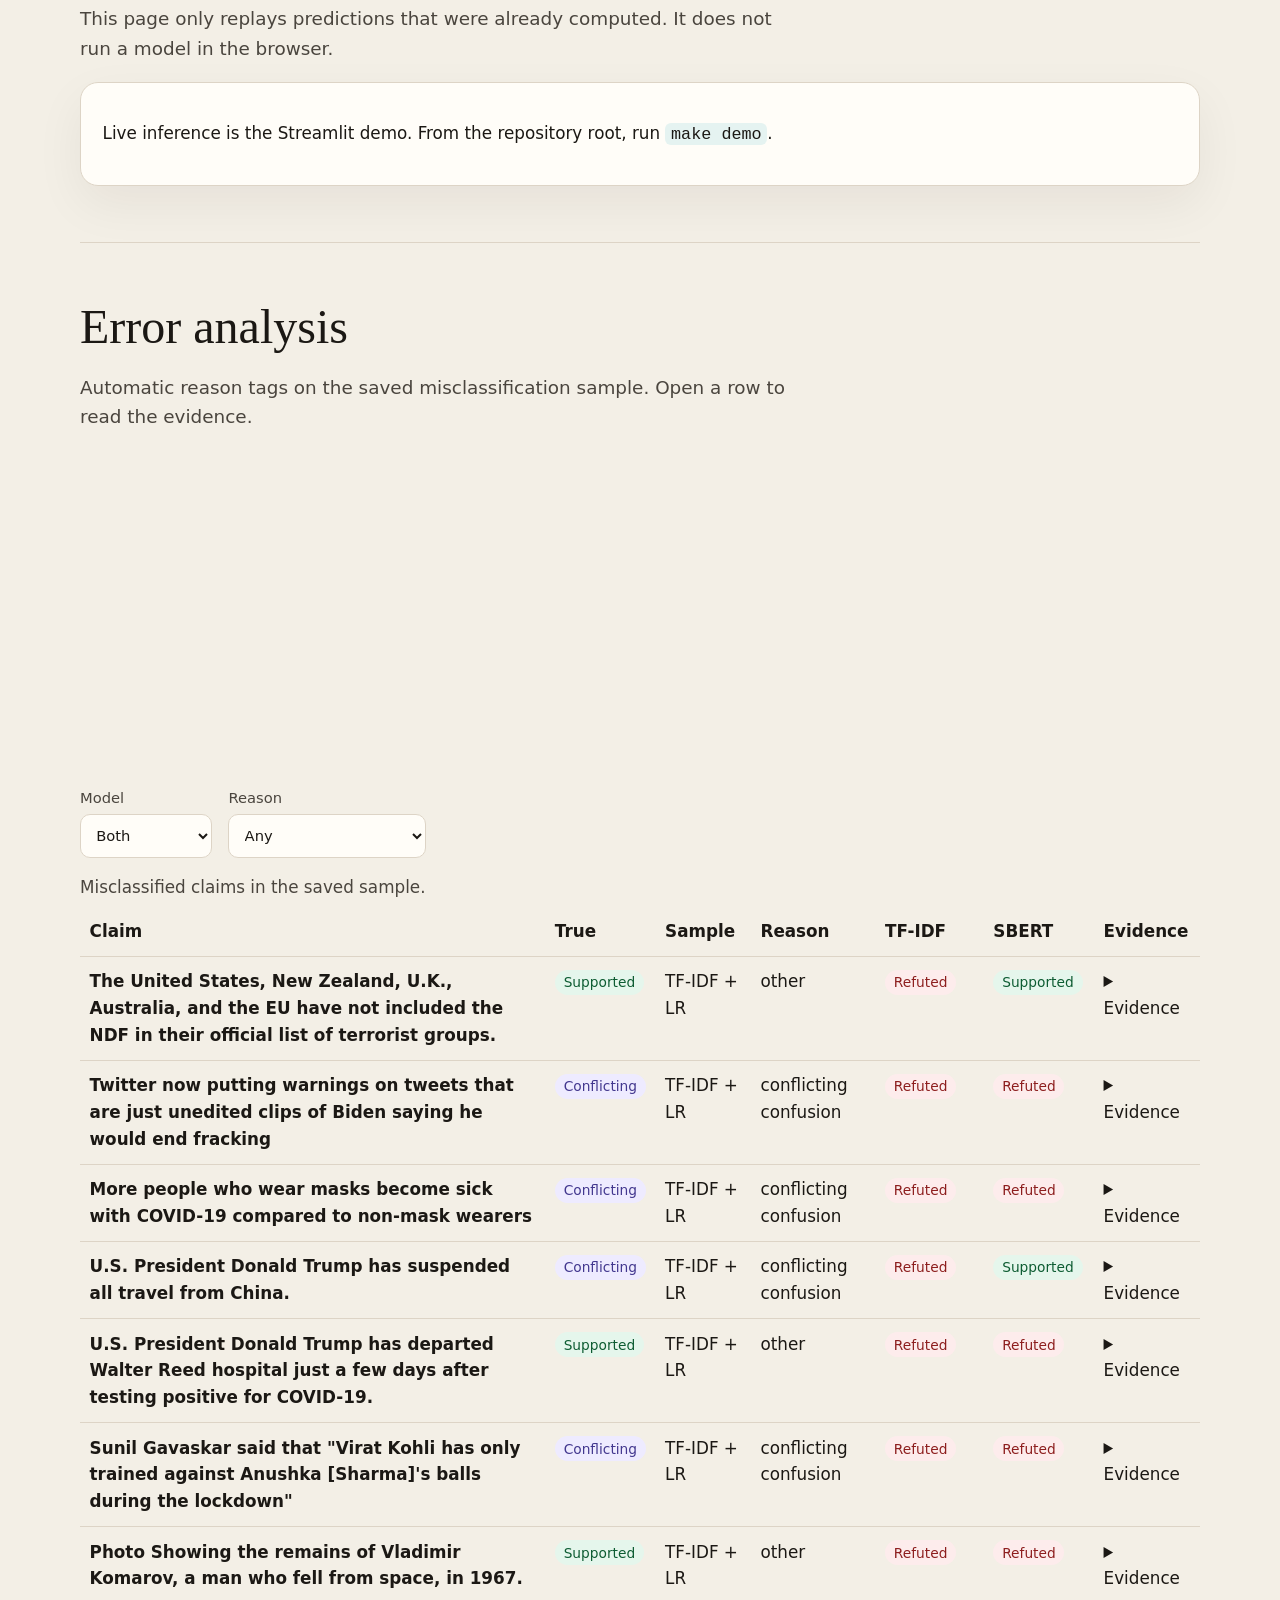
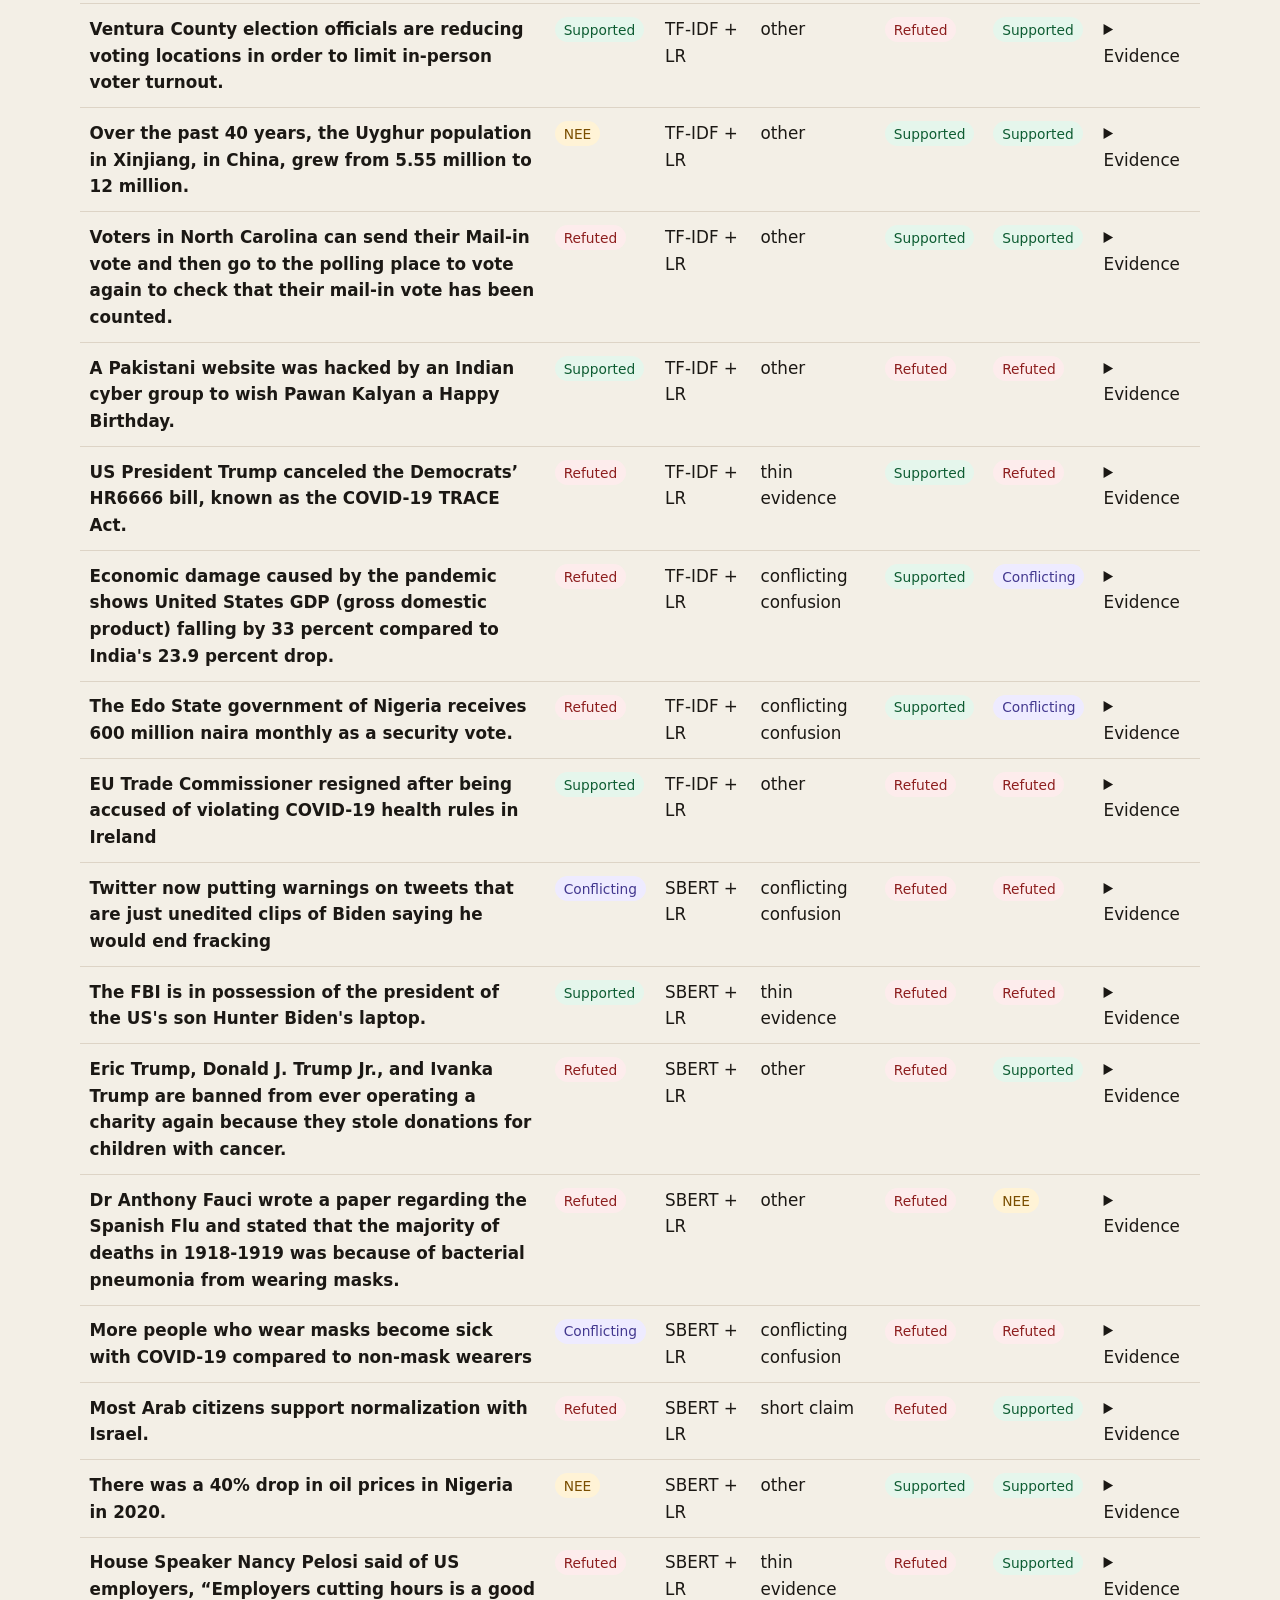
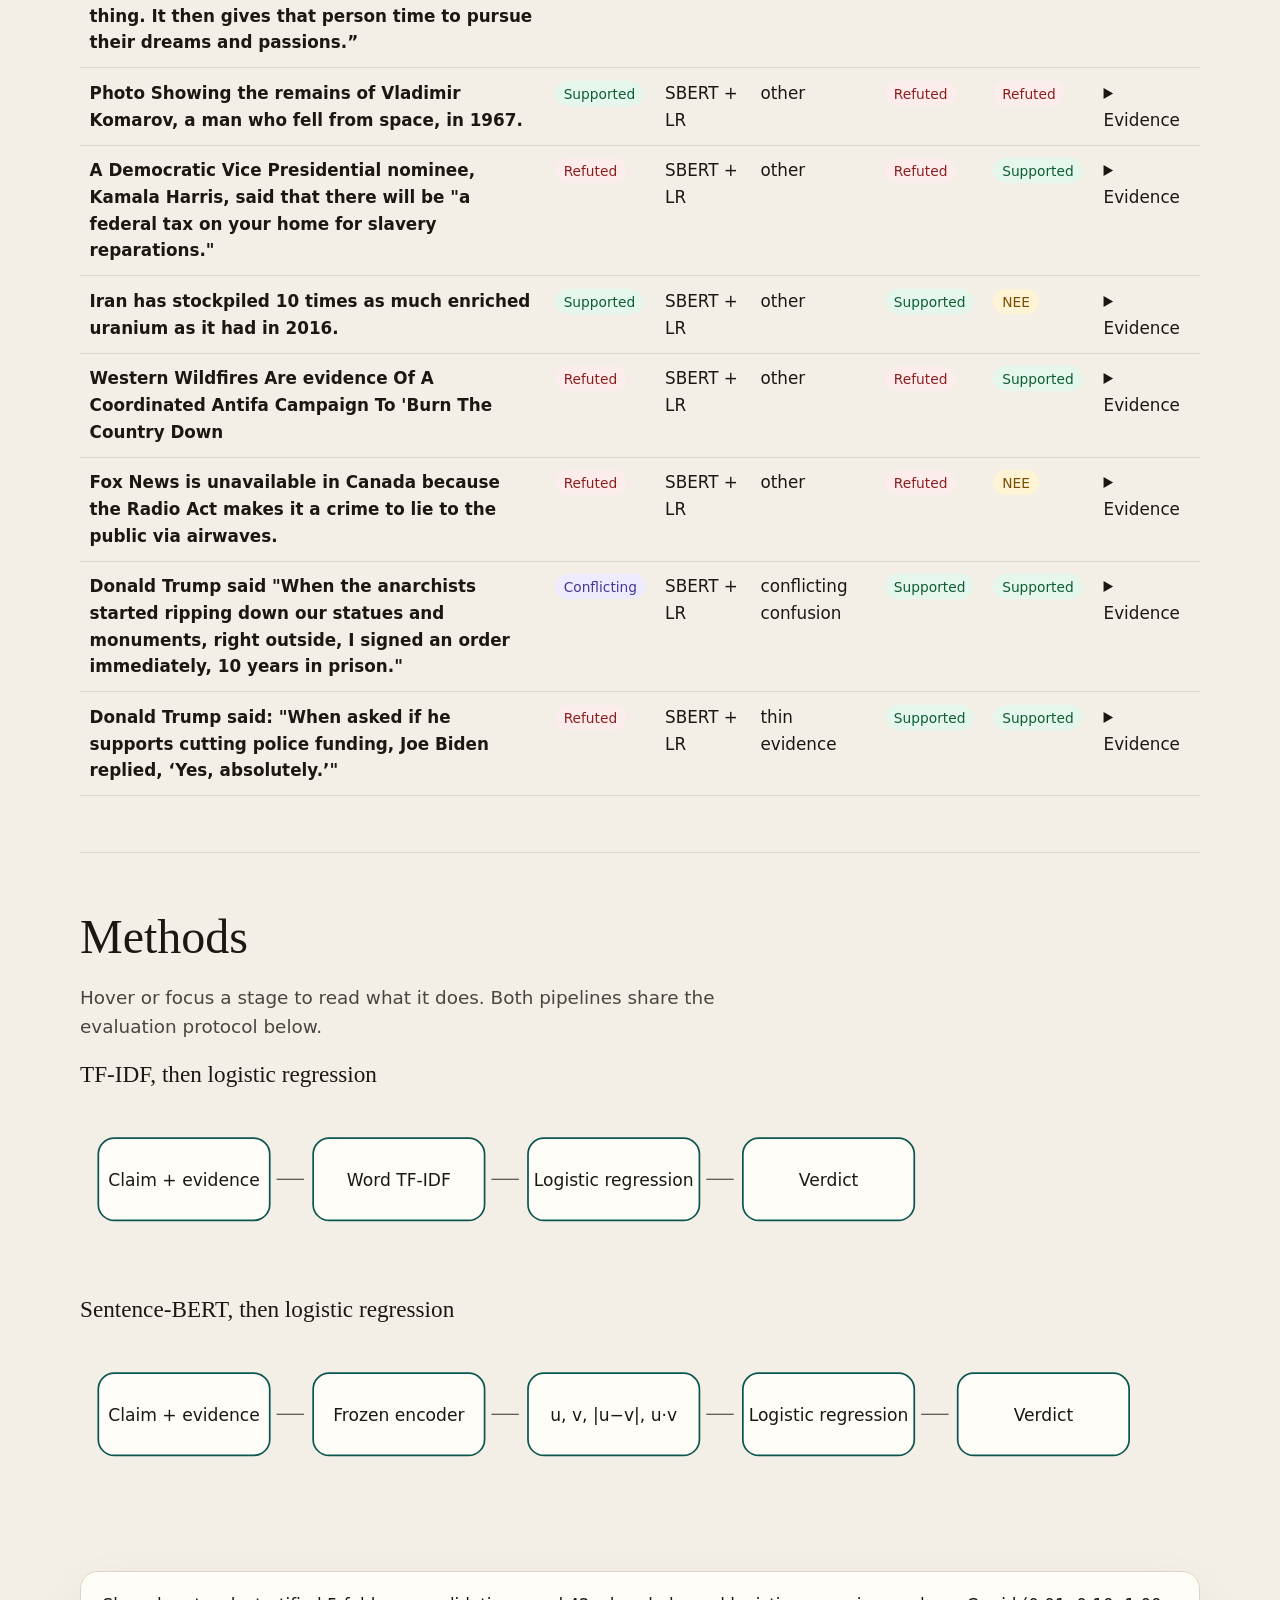
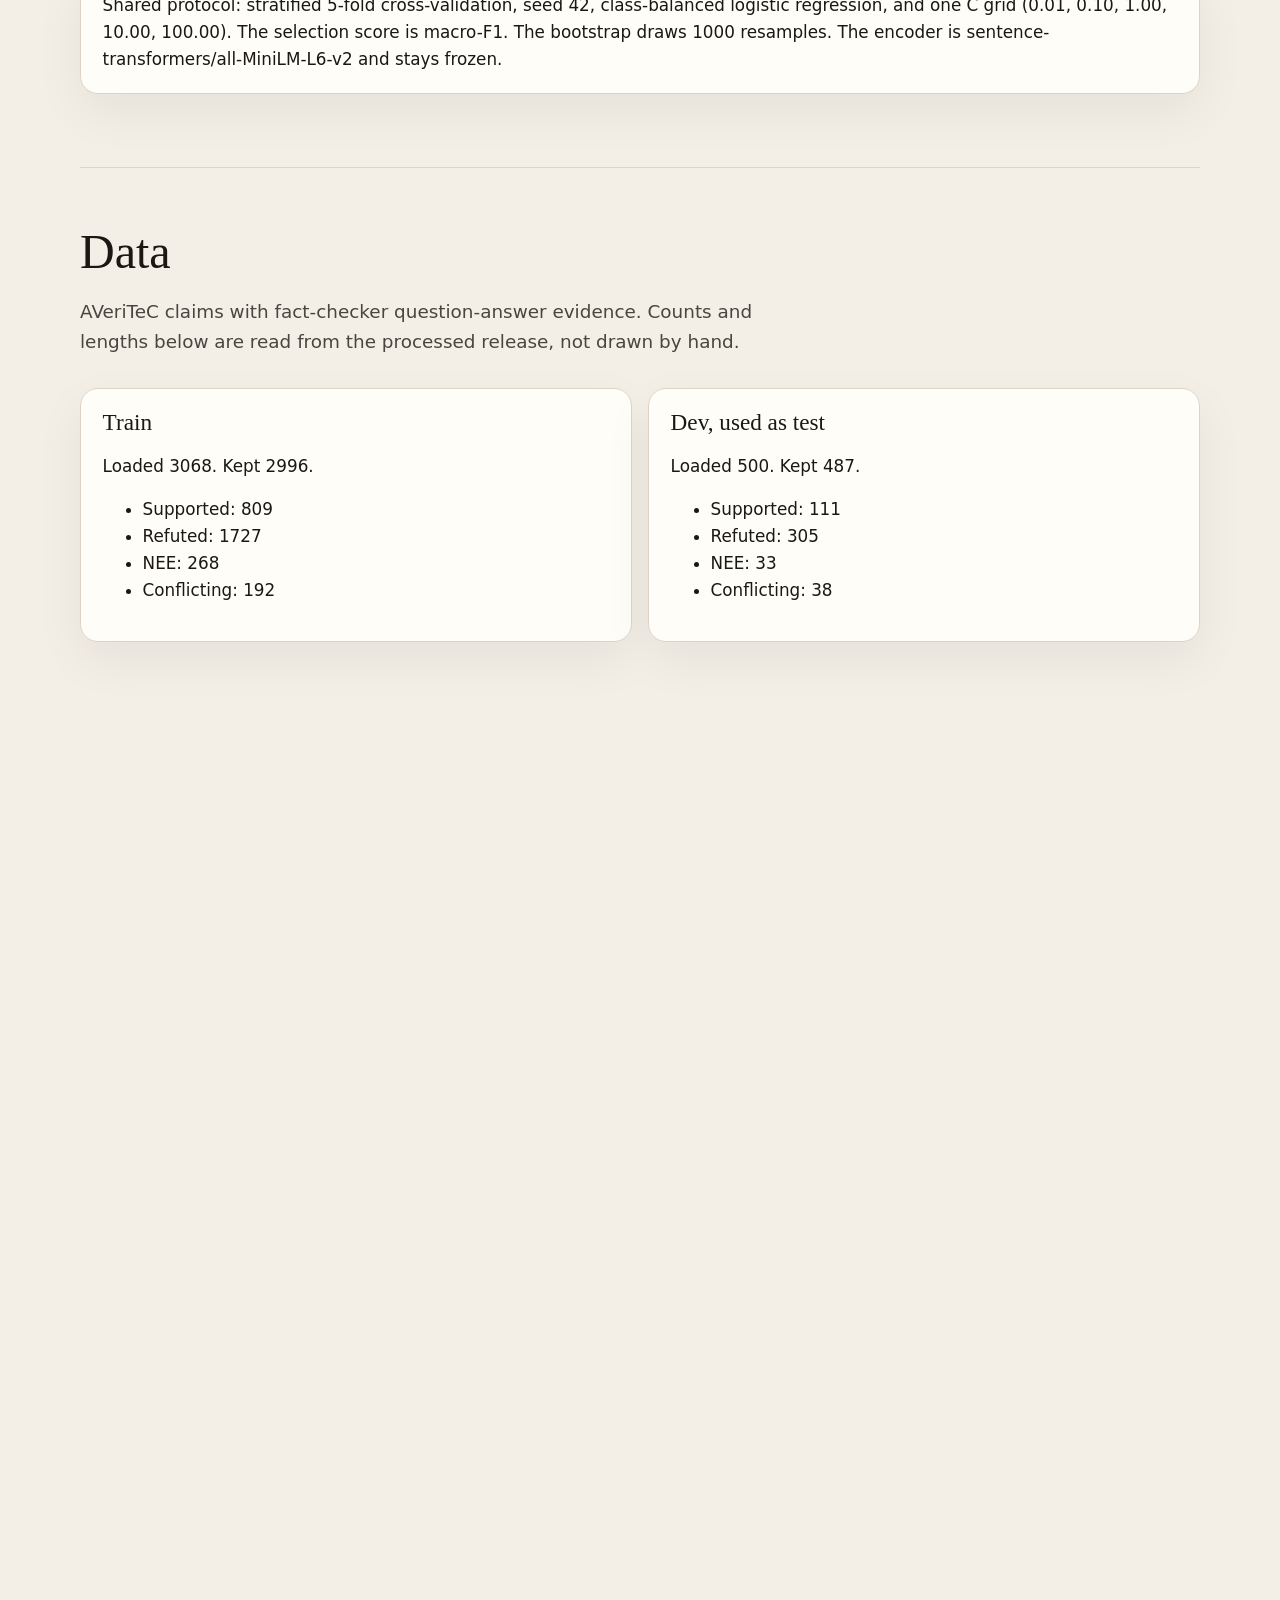
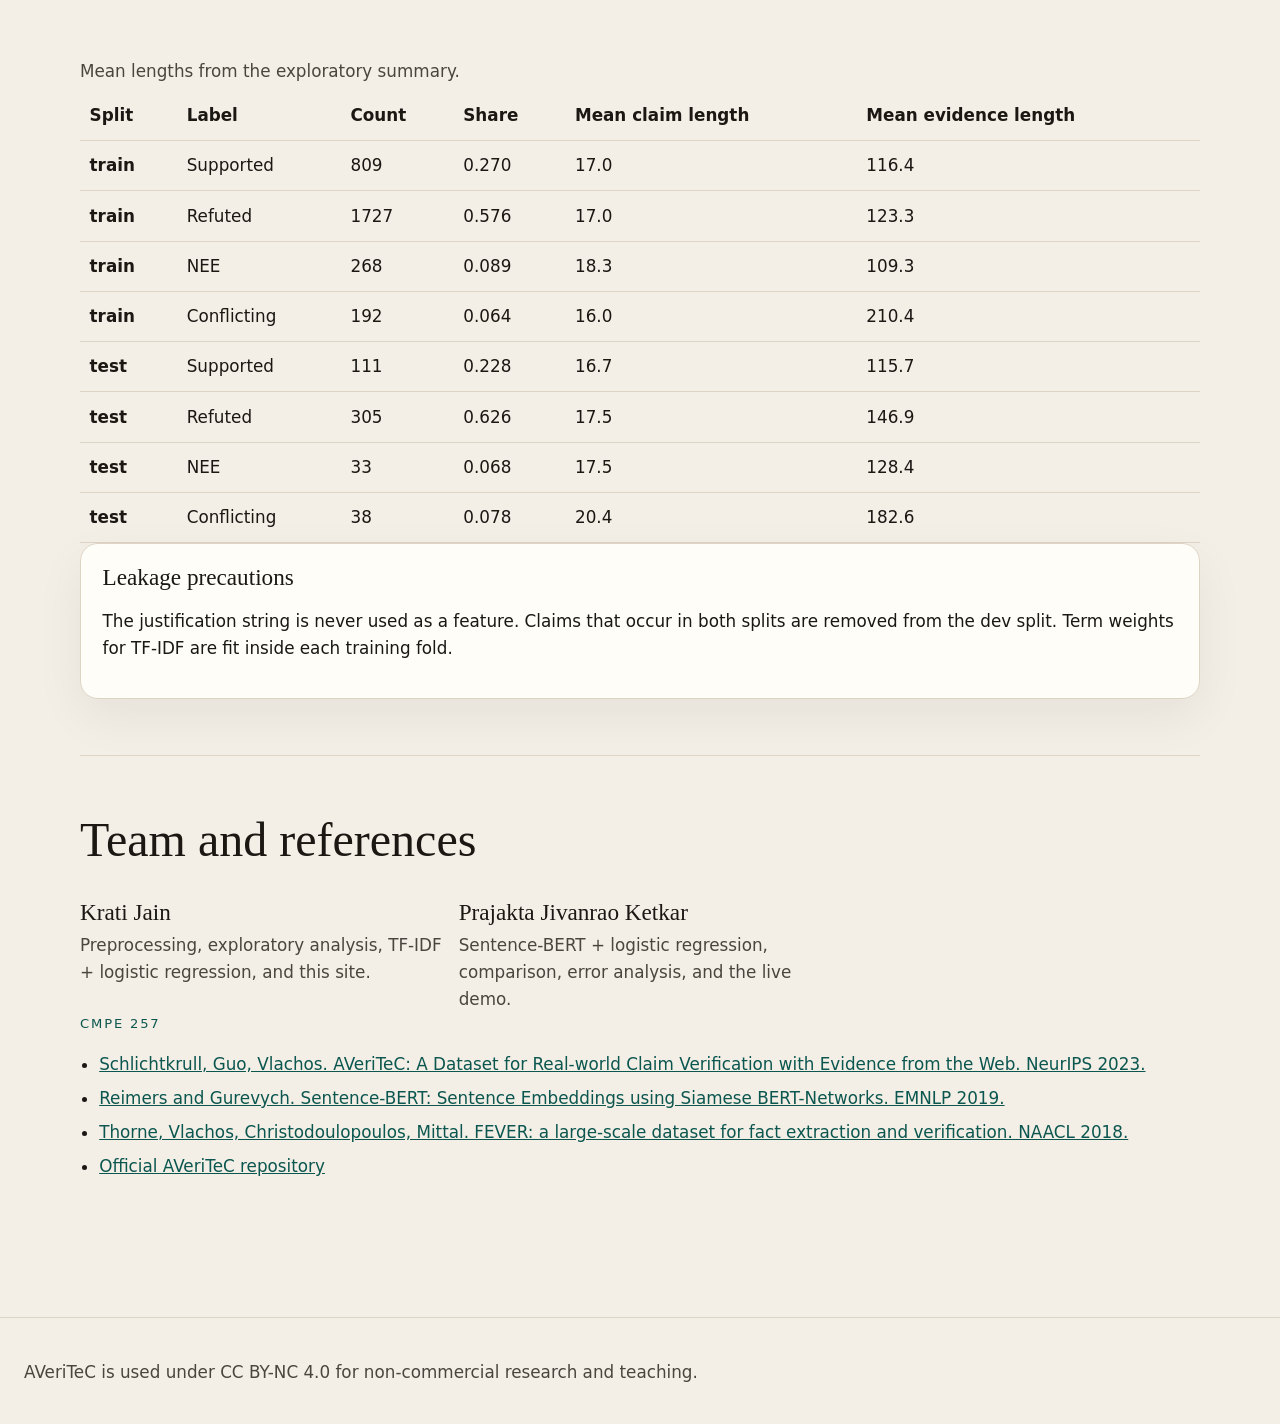
==== commit 56dd8d45: "Rebuild the site as one interactive page. Scores, charts, and claims are injected from the result fi" ====
--- a/docs/index.html
+++ b/docs/index.html
@@ -3,88 +3,149 @@
 <head>
   <meta charset="utf-8">
   <meta name="viewport" content="width=device-width, initial-scale=1">
-  <title>Home · TruthTrace</title>
-  <link rel="stylesheet" href="assets/style.css?v=4">
-  <script>
-    try {
-      var savedTheme = localStorage.getItem("truthtrace-theme");
-      if (savedTheme === "light" || savedTheme === "dark") {
-        document.documentElement.setAttribute("data-theme", savedTheme);
-      }
-    } catch (error) {}
-  </script>
+  <title>TruthTrace</title>
+  <meta name="description" content="Evidence-based claim verification. Decision support, not a truth oracle.">
+  <link rel="stylesheet" href="assets/style.css">
 </head>
 <body>
-  <a class="skip" href="#content">Skip to content</a>
-  <header class="site-header">
-    <div class="brand">
-      <a href="index.html">TruthTrace</a>
-    </div>
-    <nav aria-label="Primary">
-      
-      <a href="index.html" aria-current="page">Home</a>
-      
-      <a href="data.html" >Data</a>
-      
-      <a href="methods.html" >Methods</a>
-      
-      <a href="results.html" >Results</a>
-      
-      <a href="errors.html" >Errors</a>
-      
-      <a href="demo.html" >Demo</a>
-      
-      <a href="team.html" >Team</a>
-      
-      <button type="button" id="theme-toggle" class="theme-toggle">Dark mode</button>
+  <a class="skip" href="#overview">Skip to content</a>
+  <div class="progress" id="progress" aria-hidden="true"></div>
+  <div class="topbar">
+  <header class="nav">
+    <a class="brand" href="#overview">TruthTrace</a>
+    <button type="button" class="nav-toggle" id="nav-toggle" aria-expanded="false" aria-controls="nav-links">Menu</button>
+    <nav id="nav-links" aria-label="On this page">
+      <a href="#overview">Overview</a>
+      <a href="#results">Results</a>
+      <a href="#ablation">Ablation</a>
+      <a href="#confusion">Confusion</a>
+      <a href="#statistics">Statistics</a>
+      <a href="#claims">Claims</a>
+      <a href="#errors">Errors</a>
+      <a href="#methods">Methods</a>
+      <a href="#data">Data</a>
+      <a href="#team">Team</a>
     </nav>
+    <button type="button" class="theme-toggle" id="theme-toggle" aria-pressed="false">Dark mode</button>
   </header>
-  <main id="content">
-    
-<h1>Can a semantic model beat TF-IDF?</h1>
-<div class="cards">
-  
-  <article class="card tone-majority">
-    <h3>Majority</h3>
-    
-    <p class="metric-label">Accuracy</p>
-    <p class="metric">0.626</p>
-    <p class="metric-label">Macro-F1</p>
-    <p class="metric">0.193</p>
-    
-  </article>
-  
-  <article class="card tone-tfidf">
-    <h3>TF-IDF + LR</h3>
-    
-    <p class="metric-label">Accuracy</p>
-    <p class="metric">0.647</p>
-    <p class="metric-label">Macro-F1</p>
-    <p class="metric">0.469</p>
-    
-  </article>
-  
-  <article class="card tone-sbert">
-    <h3>SBERT + LR</h3>
-    
-    <p class="metric-label">Accuracy</p>
-    <p class="metric">0.495</p>
-    <p class="metric-label">Macro-F1</p>
-    <p class="metric">0.360</p>
-    
-  </article>
-  
-</div>
+  <div class="banner" role="note">Decision support only. TruthTrace does not decide what is true.</div>
+  </div>
+  <main id="overview">
+    <section class="hero reveal">
+      <p class="kicker" id="hero-kicker"></p>
+      <h1 id="hero-title"></h1>
+      <p class="question" id="hero-question"></p>
+      <div class="hero-metrics" id="hero-metrics"></div>
+    </section>
 
-<p class="verdict-line">SBERT is worse than TF-IDF at alpha = 0.05.</p>
+    <section id="results" class="reveal">
+      <h2>Model comparison</h2>
+      <p class="lede">Accuracy, macro-F1, and weighted-F1. Error bars are the saved bootstrap interval on macro-F1.</p>
+      <div class="segment" role="tablist" aria-label="Comparison view">
+        <button type="button" id="tab-overall" role="tab" aria-selected="true" aria-controls="comparison-panel">Overall</button>
+        <button type="button" id="tab-class" role="tab" aria-selected="false" aria-controls="comparison-panel">Per class</button>
+      </div>
+      <div id="comparison-panel" role="tabpanel">
+        <div id="comparison-mount"></div>
+      </div>
+      <p class="sr-only" id="comparison-summary" aria-live="polite"></p>
+    </section>
 
-<p class="disclaimer">Decision support only. Not a truth oracle.</p>
+    <section id="ablation" class="reveal">
+      <h2>Input-mode ablation</h2>
+      <p class="lede">The same classifiers, reading the claim, the evidence, or both.</p>
+      <div class="segment" id="mode-tabs" role="tablist" aria-label="Input mode"></div>
+      <div id="ablation-mount"></div>
+    </section>
 
+    <section id="confusion" class="reveal">
+      <h2>Confusion matrix</h2>
+      <p class="lede">Rows are the true verdict. Columns are the predicted verdict.</p>
+      <div class="toolbar">
+        <label>Model
+          <select id="cm-model"></select>
+        </label>
+        <div class="segment" role="tablist" aria-label="Matrix scale">
+          <button type="button" id="cm-raw" role="tab" aria-selected="true">Counts</button>
+          <button type="button" id="cm-share" role="tab" aria-selected="false">Row share</button>
+        </div>
+      </div>
+      <div id="confusion-mount"></div>
+      <p id="cm-detail" class="detail" aria-live="polite"></p>
+    </section>
+
+    <section id="statistics" class="reveal">
+      <h2>Statistics</h2>
+      <p class="lede">Paired comparison of the two full models on the same claims.</p>
+      <div class="split" id="statistics-mount"></div>
+    </section>
+
+    <section id="claims" class="reveal">
+      <h2>Claim explorer</h2>
+      <p class="lede">Saved test predictions. Search, then filter by the true verdict, by whether a model was right, or by disagreement.</p>
+      <div id="claims-mount"></div>
+    </section>
+
+    <section id="try" class="reveal">
+      <h2>Try a new claim</h2>
+      <p class="lede">This page only replays predictions that were already computed. It does not run a model in the browser.</p>
+      <div class="callout">
+        <p>Live inference is the Streamlit demo. From the repository root, run <code>make demo</code>.</p>
+      </div>
+    </section>
+
+    <section id="errors" class="reveal">
+      <h2>Error analysis</h2>
+      <p class="lede">Automatic reason tags on the saved misclassification sample. Open a row to read the evidence.</p>
+      <div id="errors-mount"></div>
+    </section>
+
+    <section id="methods" class="reveal">
+      <h2>Methods</h2>
+      <p class="lede">Hover or focus a stage to read what it does. Both pipelines share the evaluation protocol below.</p>
+      <div id="pipelines"></div>
+      <p id="method-note" class="detail" aria-live="polite"></p>
+      <p id="protocol" class="callout"></p>
+    </section>
+
+    <section id="data" class="reveal">
+      <h2>Data</h2>
+      <p class="lede">AVeriTeC claims with fact-checker question-answer evidence. Counts and lengths below are read from the processed release, not drawn by hand.</p>
+      <div id="data-mount"></div>
+      <aside class="callout">
+        <h3>Leakage precautions</h3>
+        <p>The justification string is never used as a feature. Claims that occur in both splits are removed from the dev split. Term weights for TF-IDF are fit inside each training fold.</p>
+      </aside>
+    </section>
+
+    <section id="team" class="reveal">
+      <h2>Team and references</h2>
+      <div class="team-grid">
+        <article>
+          <h3>Krati Jain</h3>
+          <p>Preprocessing, exploratory analysis, TF-IDF + logistic regression, and this site.</p>
+        </article>
+        <article>
+          <h3>Prajakta Jivanrao Ketkar</h3>
+          <p>Sentence-BERT + logistic regression, comparison, error analysis, and the live demo.</p>
+        </article>
+      </div>
+      <p class="kicker" id="course-line"></p>
+      <ul id="references"></ul>
+    </section>
   </main>
   <footer>
-    <p>CMPE 257 · decision support, not a truth oracle.</p>
+    <p id="footer-license"></p>
   </footer>
-  <script src="assets/tabs.js"></script>
-  <script src="assets/interact.js?v=3"></script>
+  <div id="drawer" class="drawer" hidden role="dialog" aria-modal="true" aria-labelledby="drawer-title">
+    <div class="drawer-panel">
+      <button type="button" id="drawer-close">Close</button>
+      <h3 id="drawer-title"></h3>
+      <div id="drawer-body"></div>
+    </div>
+  </div>
+  <script src="assets/vendor/chart.umd.js"></script>
+  <script>window.TT_DATA = {"labels":["Supported","Refuted","Not Enough Evidence","Conflicting Evidence/Cherrypicking"],"short_labels":{"Supported":"Supported","Refuted":"Refuted","Not Enough Evidence":"NEE","Conflicting Evidence/Cherrypicking":"Conflicting"},"label_slugs":{"Supported":"supported","Refuted":"refuted","Not Enough Evidence":"nee","Conflicting Evidence/Cherrypicking":"conflicting"},"modes":["full","claim_only","evidence_only"],"model_order":["majority","tfidf_lr","sbert_lr"],"prediction_models":["tfidf_lr","sbert_lr"],"model_names":{"majority":"Majority","tfidf_lr":"TF-IDF + LR","sbert_lr":"SBERT + LR"},"evidence_limit":600,"copy":{"kicker":"CMPE 257","title":"A verdict is only as useful as the evidence beside it.","question":"Can a semantic model (Sentence-BERT + logistic regression) beat a traditional model (TF-IDF + logistic regression) for claim verification, given identical data, splits, tuning budget, and metrics?","license":"AVeriTeC is used under CC BY-NC 4.0 for non-commercial research and teaching."},"protocol":{"seed":42,"cv_folds":5,"c_grid":[0.01,0.1,1,10,100],"n_bootstrap":1000,"sbert_model":"sentence-transformers/all-MiniLM-L6-v2"},"references":[{"label":"Schlichtkrull, Guo, Vlachos. AVeriTeC: A Dataset for Real-world Claim Verification with Evidence from the Web. NeurIPS 2023.","url":"https://arxiv.org/abs/2305.13117"},{"label":"Reimers and Gurevych. Sentence-BERT: Sentence Embeddings using Siamese BERT-Networks. EMNLP 2019.","url":"https://arxiv.org/abs/1908.10084"},{"label":"Thorne, Vlachos, Christodoulopoulos, Mittal. FEVER: a large-scale dataset for fact extraction and verification. NAACL 2018.","url":"https://aclanthology.org/N18-1074/"},{"label":"Official AVeriTeC repository","url":"https://github.com/MichSchli/AVeriTeC"}],"preprocess":{"source":"chenxwh_hf","train":{"loaded":3068,"dropped_invalid":1,"dropped_duplicates":71,"final":2996,"missing_evidence_share":0.0,"class_counts":{"Supported":809,"Refuted":1727,"Not Enough Evidence":268,"Conflicting Evidence/Cherrypicking":192}},"test":{"loaded":500,"dropped_invalid":0,"dropped_duplicates":9,"removed_train_overlap":4,"final":487,"missing_evidence_share":0.0,"class_counts":{"Supported":111,"Refuted":305,"Not Enough Evidence":33,"Conflicting Evidence/Cherrypicking":38}}},"eda":[{"split":"train","label":"Supported","count":809,"share":0.2700267022696929,"mean_claim_len":17.022249690976516,"mean_evidence_len":116.4140914709518,"missing_evidence_share":0.0},{"split":"train","label":"Refuted","count":1727,"share":0.5764352469959947,"mean_claim_len":17.04226983207875,"mean_evidence_len":123.30746960046324,"missing_evidence_share":0.0},{"split":"train","label":"Not Enough Evidence","count":268,"share":0.089452603471295,"mean_claim_len":18.30597014925373,"mean_evidence_len":109.29477611940298,"missing_evidence_share":0.0},{"split":"train","label":"Conflicting Evidence/Cherrypicking","count":192,"share":0.0640854472630173,"mean_claim_len":16.010416666666668,"mean_evidence_len":210.42708333333331,"missing_evidence_share":0.0},{"split":"test","label":"Supported","count":111,"share":0.2279260780287474,"mean_claim_len":16.666666666666668,"mean_evidence_len":115.65765765765764,"missing_evidence_share":0.0},{"split":"test","label":"Refuted","count":305,"share":0.6262833675564682,"mean_claim_len":17.524590163934427,"mean_evidence_len":146.92131147540982,"missing_evidence_share":0.0},{"split":"test","label":"Not Enough Evidence","count":33,"share":0.0677618069815195,"mean_claim_len":17.484848484848484,"mean_evidence_len":128.42424242424244,"missing_evidence_share":0.0},{"split":"test","label":"Conflicting Evidence/Cherrypicking","count":38,"share":0.0780287474332648,"mean_claim_len":20.394736842105264,"mean_evidence_len":182.55263157894737,"missing_evidence_share":0.0}],"metrics":{"majority":{"full":{"model":"majority","input_mode":"full","split":"test","seed":42,"n_train":2996,"n_test":487,"labels":["Supported","Refuted","Not Enough Evidence","Conflicting Evidence/Cherrypicking"],"best_params":{"strategy":"most_frequent"},"cv_macro_f1":null,"train_seconds":0.0010295999818481505,"accuracy":0.6262833675564682,"macro_precision":0.15657084188911705,"macro_recall":0.25,"macro_f1":0.19255050505050506,"weighted_f1":0.48236471491091615,"macro_f1_ci95":[0.18376623376623377,0.2001231527093596],"per_class":{"Supported":{"precision":0.0,"recall":0.0,"f1":0.0,"support":111},"Refuted":{"precision":0.6262833675564682,"recall":1.0,"f1":0.7702020202020202,"support":305},"Not Enough Evidence":{"precision":0.0,"recall":0.0,"f1":0.0,"support":33},"Conflicting Evidence/Cherrypicking":{"precision":0.0,"recall":0.0,"f1":0.0,"support":38}},"confusion_matrix":[[0,111,0,0],[0,305,0,0],[0,33,0,0],[0,38,0,0]],"confusion_matrix_normalized":[[0.0,1.0,0.0,0.0],[0.0,1.0,0.0,0.0],[0.0,1.0,0.0,0.0],[0.0,1.0,0.0,0.0]]},"claim_only":null,"evidence_only":null},"tfidf_lr":{"full":{"model":"tfidf_lr","input_mode":"full","split":"test","seed":42,"n_train":2996,"n_test":487,"labels":["Supported","Refuted","Not Enough Evidence","Conflicting Evidence/Cherrypicking"],"best_params":{"ngram_range":[1,2],"C":1.0},"cv_macro_f1":0.5403759458411512,"train_seconds":25.972625399997924,"accuracy":0.6468172484599589,"macro_precision":0.5720553934185127,"macro_recall":0.43645210823813063,"macro_f1":0.4693271865349959,"weighted_f1":0.6197072105702653,"macro_f1_ci95":[0.40405465307232385,0.5333410933521834],"per_class":{"Supported":{"precision":0.45348837209302323,"recall":0.35135135135135137,"f1":0.39593908629441626,"support":111},"Refuted":{"precision":0.6983695652173914,"recall":0.8426229508196721,"f1":0.763744427934621,"support":305},"Not Enough Evidence":{"precision":0.5909090909090909,"recall":0.3939393939393939,"f1":0.4727272727272727,"support":33},"Conflicting Evidence/Cherrypicking":{"precision":0.5454545454545454,"recall":0.15789473684210525,"f1":0.24489795918367346,"support":38}},"confusion_matrix":[[39,70,0,2],[37,257,8,3],[6,14,13,0],[4,27,1,6]],"confusion_matrix_normalized":[[0.35135135135135137,0.6306306306306306,0.0,0.018018018018018018],[0.12131147540983607,0.8426229508196721,0.02622950819672131,0.009836065573770493],[0.18181818181818182,0.42424242424242425,0.3939393939393939,0.0],[0.10526315789473684,0.7105263157894737,0.02631578947368421,0.15789473684210525]]},"claim_only":{"model":"tfidf_lr","input_mode":"claim_only","split":"test","seed":42,"n_train":2996,"n_test":487,"labels":["Supported","Refuted","Not Enough Evidence","Conflicting Evidence/Cherrypicking"],"best_params":{"ngram_range":[1,2],"C":1.0},"cv_macro_f1":0.3992863715843121,"train_seconds":6.838009900006,"accuracy":0.5379876796714579,"macro_precision":0.33432851726969376,"macro_recall":0.33139108596399364,"macro_f1":0.33170281313845673,"weighted_f1":0.5294576802942834,"macro_f1_ci95":[0.2827198576821343,0.38369114065229754],"per_class":{"Supported":{"precision":0.31868131868131866,"recall":0.26126126126126126,"f1":0.2871287128712871,"support":111},"Refuted":{"precision":0.68,"recall":0.7245901639344262,"f1":0.7015873015873015,"support":305},"Not Enough Evidence":{"precision":0.16216216216216217,"recall":0.18181818181818182,"f1":0.17142857142857143,"support":33},"Conflicting Evidence/Cherrypicking":{"precision":0.17647058823529413,"recall":0.15789473684210525,"f1":0.16666666666666666,"support":38}},"confusion_matrix":[[29,68,10,4],[41,221,19,24],[14,13,6,0],[7,23,2,6]],"confusion_matrix_normalized":[[0.26126126126126126,0.6126126126126126,0.09009009009009009,0.036036036036036036],[0.13442622950819672,0.7245901639344262,0.06229508196721312,0.07868852459016394],[0.42424242424242425,0.3939393939393939,0.18181818181818182,0.0],[0.18421052631578946,0.6052631578947368,0.05263157894736842,0.15789473684210525]]},"evidence_only":{"model":"tfidf_lr","input_mode":"evidence_only","split":"test","seed":42,"n_train":2996,"n_test":487,"labels":["Supported","Refuted","Not Enough Evidence","Conflicting Evidence/Cherrypicking"],"best_params":{"ngram_range":[1,2],"C":1.0},"cv_macro_f1":0.559383559454659,"train_seconds":21.37316550000105,"accuracy":0.6242299794661191,"macro_precision":0.4668315934085092,"macro_recall":0.4327302653661584,"macro_f1":0.4462318257917409,"weighted_f1":0.6096506943097296,"macro_f1_ci95":[0.3865922064854743,0.5023558172334365],"per_class":{"Supported":{"precision":0.44680851063829785,"recall":0.3783783783783784,"f1":0.4097560975609756,"support":111},"Refuted":{"precision":0.7168141592920354,"recall":0.7967213114754098,"f1":0.7546583850931677,"support":305},"Not Enough Evidence":{"precision":0.5185185185185185,"recall":0.42424242424242425,"f1":0.4666666666666667,"support":33},"Conflicting Evidence/Cherrypicking":{"precision":0.18518518518518517,"recall":0.13157894736842105,"f1":0.15384615384615385,"support":38}},"confusion_matrix":[[42,60,2,7],[37,243,11,14],[9,9,14,1],[6,27,0,5]],"confusion_matrix_normalized":[[0.3783783783783784,0.5405405405405406,0.018018018018018018,0.06306306306306306],[0.12131147540983607,0.7967213114754098,0.036065573770491806,0.04590163934426229],[0.2727272727272727,0.2727272727272727,0.42424242424242425,0.030303030303030304],[0.15789473684210525,0.7105263157894737,0.0,0.13157894736842105]]}},"sbert_lr":{"full":{"model":"sbert_lr","input_mode":"full","split":"test","seed":42,"n_train":2996,"n_test":487,"labels":["Supported","Refuted","Not Enough Evidence","Conflicting Evidence/Cherrypicking"],"best_params":{"C":0.01},"cv_macro_f1":0.40718163144772185,"train_seconds":4.725737750064582,"accuracy":0.4948665297741273,"macro_precision":0.3529762636722707,"macro_recall":0.38623124654185914,"macro_f1":0.359564453518771,"weighted_f1":0.515729870736752,"macro_f1_ci95":[0.31147129664725015,0.4098040314461367],"per_class":{"Supported":{"precision":0.3493150684931507,"recall":0.4594594594594595,"f1":0.3968871595330739,"support":111},"Refuted":{"precision":0.7196652719665272,"recall":0.5639344262295082,"f1":0.6323529411764706,"support":305},"Not Enough Evidence":{"precision":0.2033898305084746,"recall":0.36363636363636365,"f1":0.2608695652173913,"support":33},"Conflicting Evidence/Cherrypicking":{"precision":0.13953488372093023,"recall":0.15789473684210525,"f1":0.14814814814814814,"support":38}},"confusion_matrix":[[51,43,9,8],[69,172,35,29],[13,8,12,0],[13,16,3,6]],"confusion_matrix_normalized":[[0.4594594594594595,0.38738738738738737,0.08108108108108109,0.07207207207207207],[0.2262295081967213,0.5639344262295082,0.11475409836065574,0.09508196721311475],[0.3939393939393939,0.24242424242424243,0.36363636363636365,0.0],[0.34210526315789475,0.42105263157894735,0.07894736842105263,0.15789473684210525]],"extra":{"sbert_model":"sentence-transformers/all-MiniLM-L6-v2"}},"claim_only":{"model":"sbert_lr","input_mode":"claim_only","split":"test","seed":42,"n_train":2996,"n_test":487,"labels":["Supported","Refuted","Not Enough Evidence","Conflicting Evidence/Cherrypicking"],"best_params":{"C":0.01},"cv_macro_f1":0.333676349811316,"train_seconds":2.7168780830688775,"accuracy":0.4353182751540041,"macro_precision":0.3208244971402866,"macro_recall":0.36219871334194026,"macro_f1":0.3164797460958548,"weighted_f1":0.4686777133707921,"macro_f1_ci95":[0.2703173149583169,0.3629001964502911],"per_class":{"Supported":{"precision":0.28888888888888886,"recall":0.23423423423423423,"f1":0.25870646766169153,"support":111},"Refuted":{"precision":0.7105263157894737,"recall":0.5311475409836065,"f1":0.6078799249530957,"support":305},"Not Enough Evidence":{"precision":0.14285714285714285,"recall":0.3939393939393939,"f1":0.20967741935483872,"support":33},"Conflicting Evidence/Cherrypicking":{"precision":0.14102564102564102,"recall":0.2894736842105263,"f1":0.1896551724137931,"support":38}},"confusion_matrix":[[26,39,29,17],[50,162,47,46],[9,7,13,4],[5,20,2,11]],"confusion_matrix_normalized":[[0.23423423423423423,0.35135135135135137,0.26126126126126126,0.15315315315315314],[0.16393442622950818,0.5311475409836065,0.1540983606557377,0.15081967213114755],[0.2727272727272727,0.21212121212121213,0.3939393939393939,0.12121212121212122],[0.13157894736842105,0.5263157894736842,0.05263157894736842,0.2894736842105263]],"extra":{"sbert_model":"sentence-transformers/all-MiniLM-L6-v2"}},"evidence_only":{"model":"sbert_lr","input_mode":"evidence_only","split":"test","seed":42,"n_train":2996,"n_test":487,"labels":["Supported","Refuted","Not Enough Evidence","Conflicting Evidence/Cherrypicking"],"best_params":{"C":0.01},"cv_macro_f1":0.40813731883792254,"train_seconds":2.7546824999153614,"accuracy":0.4517453798767967,"macro_precision":0.3592239405647308,"macro_recall":0.4075226179195118,"macro_f1":0.3519830235173015,"weighted_f1":0.49395625998164827,"macro_f1_ci95":[0.30971286747007964,0.39574271076911],"per_class":{"Supported":{"precision":0.3565217391304348,"recall":0.36936936936936937,"f1":0.36283185840707965,"support":111},"Refuted":{"precision":0.7715736040609137,"recall":0.49836065573770494,"f1":0.6055776892430279,"support":305},"Not Enough Evidence":{"precision":0.1566265060240964,"recall":0.3939393939393939,"f1":0.22413793103448276,"support":33},"Conflicting Evidence/Cherrypicking":{"precision":0.15217391304347827,"recall":0.3684210526315789,"f1":0.2153846153846154,"support":38}},"confusion_matrix":[[41,31,17,22],[53,152,48,52],[12,4,13,4],[9,10,5,14]],"confusion_matrix_normalized":[[0.36936936936936937,0.27927927927927926,0.15315315315315314,0.1981981981981982],[0.1737704918032787,0.49836065573770494,0.15737704918032788,0.17049180327868851],[0.36363636363636365,0.12121212121212122,0.3939393939393939,0.12121212121212122],[0.23684210526315788,0.2631578947368421,0.13157894736842105,0.3684210526315789]],"extra":{"sbert_model":"sentence-transformers/all-MiniLM-L6-v2"}}}},"mcnemar":{"model_a":"tfidf_lr","model_b":"sbert_lr","table":[[182,133],[59,113]],"n_discordant":192,"p_value":1.3767704755836865e-07,"test":"chi2"},"bootstrap":{"metric":"macro_f1","diff_mean":-0.10948540040410097,"ci95":[-0.17959987851641748,-0.039207547188606334],"p_sbert_better":0.001,"n_resamples":1000},"verdict":"The majority baseline reaches a macro-F1 of 0.1926. TF-IDF + logistic regression reaches a macro-F1 of 0.4693. Sentence-BERT + logistic regression reaches a macro-F1 of 0.3596. The macro-F1 difference (SBERT minus TF-IDF) is -0.1095 with a 95% bootstrap interval of [-0.1796, -0.0392]. McNemar's test on paired correctness gives p = 1.38e-07. SBERT is worse than TF-IDF at alpha = 0.05.","claims":[{"id":0,"claim":"In a letter to Steve Jobs, Sean Connery refused to appear in an apple commercial.","evidence":"Q: Where was the claim first published A: It was first published on Sccopertino [SEP] Q: What kind of website is Scoopertino A: Scoopertino is an imaginary news organization devoted to ferreting out the most relevant stories in the world of Apple, whether or not they actually occurred - says their about page","evidence_shortened":false,"true":"Refuted","models":{"tfidf_lr":{"pred":"Refuted","correct":true,"proba":[0.1593651919386293,0.6643847199548975,0.0667755068158289,0.1094745812906443]},"sbert_lr":{"pred":"Refuted","correct":true,"proba":[0.007852976445029,0.574935819332596,0.2622940792345644,0.1549171249878106]}}},{"id":1,"claim":"Trump Administration claimed songwriter Billie Eilish Is Destroying Our Country In Leaked Documents","evidence":"Q: Has the Trump administration voiced that Billie Eilish was destroying the country A: A Washington Post story wrongly claimed the Trump administration accused Billie Eilish of “destroying our country","evidence_shortened":false,"true":"Refuted","models":{"tfidf_lr":{"pred":"Refuted","correct":true,"proba":[0.2624562816372894,0.5766852937981768,0.0928822776815478,0.0679761468829858]},"sbert_lr":{"pred":"Refuted","correct":true,"proba":[0.2886145913195352,0.7107574813113976,6.756716947411971e-05,0.000560360199593]}}},{"id":2,"claim":"Due to Imran Khan's criticism of Macron's comments on Islam, French authorities cancelled the visas of 183 Pakistani citizens and deported 118 from the country.","evidence":"Q: How did Macron criticise Islam? A: Macron described Islam as a religion “in crisis” worldwide and vowed to present a bill in December to strengthen a law that officially separated church and state in France. [SEP] Q: How did Imran Khan criticise Macron? A: It is unfortunate that he has chosen to encourage Islamophobia by attacking Islam rather than the terrorists who carry out violence, be it Muslims, White Supremacists or Nazi ideologists. Sadly, President Macron has chosen to deliberately provoke Muslims, incl his own citizens, through encouraging the display of blasphemous cartoons targe…","evidence_shortened":true,"true":"Refuted","models":{"tfidf_lr":{"pred":"Not Enough Evidence","correct":false,"proba":[0.0832741583127468,0.409996693364377,0.433229939307221,0.0734992090156552]},"sbert_lr":{"pred":"Refuted","correct":true,"proba":[0.004022286004034,0.9850431825211016,0.0070979446404954,0.0038365868343687]}}},{"id":3,"claim":"UNESCO declared Nadar community as the most ancient race in the world.","evidence":"Q: What is Nadar? A: Nadar (also referred as Nadan, Shanar) is a caste of Tamil Nadu & Kerala, South India. The Nadars are an entrepreneurial south Indian caste] and constitute 12% of Tamil Nadu's population. The Nadar community was not a singular caste, but an assortment of sub-castes and classes of different origins, which in course of time, came under the single banner Nadar. Nadars are predominant in the southern districts of Tuticorin, Kaniyakumari, Tirunelveli and Virudhunagar. [SEP] Q: What is the world's most ancient race according to UNESCO? A: No answer could be found. [SEP] Q: What…","evidence_shortened":true,"true":"Refuted","models":{"tfidf_lr":{"pred":"Not Enough Evidence","correct":false,"proba":[0.1429676882776713,0.260867199103638,0.458905646226643,0.1372594663920478]},"sbert_lr":{"pred":"Refuted","correct":true,"proba":[0.2944401497700787,0.5246456713290237,0.1298983172149374,0.0510158616859599]}}},{"id":4,"claim":"Republican Matt Gaetz was part of a company that had to pay 75 million in hospice fraud. They stole from dying people.","evidence":"Q: Did Matt Gaetz work for Chemed Corporation, Vitas Hospice Services LLC or Vitas Healthcare Corporation? A: No answer could be found. [SEP] Q: Did Matt Gaetz's father Don Gaetz co-found Vitas? A: Gaetz is the retired co-founder of VITAS Healthcare Corp., a hospice care provider that comforts patients and their families and preserves their dignity in the face of terminal illness. He was also president of the National Hospice Organization. [SEP] Q: What year did Don Gaetz sell Vitas to Chemed? A: In 2004, VITAS was acquired by Roto Rooter's parent company Chemed for $400 million. [SEP] Q: Was…","evidence_shortened":true,"true":"Refuted","models":{"tfidf_lr":{"pred":"Not Enough Evidence","correct":false,"proba":[0.1022761684861145,0.2831224098013837,0.3870306256271222,0.2275707960853794]},"sbert_lr":{"pred":"Refuted","correct":true,"proba":[0.0093475587425309,0.9679791500673868,0.0061983929597186,0.0164748982303637]}}},{"id":5,"claim":"The United States of America and its Western allies have been using their media outlets to publish articles based on fabricated information under allegations of non-compliance with the Chemical Weapons Convention.","evidence":"Q: Has Syria complied with the Chemical Weapons Convention? A: No Explanation: “Our research shows what Syrians on the ground have known for years: that chemical weapons have become a completely normalised component of the Syrian regime arsenal used for years in full view of the international community with near impunity,”","evidence_shortened":false,"true":"Refuted","models":{"tfidf_lr":{"pred":"Refuted","correct":true,"proba":[0.3255647832475395,0.4350428169688722,0.123247798548283,0.1161446012353051]},"sbert_lr":{"pred":"Refuted","correct":true,"proba":[0.0690314366495082,0.9223952556991414,0.0055231611998105,0.0030501464515398]}}},{"id":6,"claim":"More than 225,000 people dead, 225,000. The estimates are, if we’d have acted responsibly, there’d be 160,000 fewer dead than there are today, because of covid-19.","evidence":"Q: How many deaths were recorded in the US on October 31, 2020 A: 230,512 [SEP] Q: Would a faster COVID response in the US reduced the death toll A: Due to exponential viral spread, our delay in action was devastating. In the wake of the U.S. response, 117,858 Americans died in the four months following the first 15 confirmed cases. After an equivalent period, Germany suffered only 8,863 casualties. Scaling up the German population of 83.7 million to America’s 331 million, a U.S.-sized Germany would have suffered 35,049 Covid-19 deaths. So if the U.S. had acted as effectively as Germany, 70% o…","evidence_shortened":true,"true":"Supported","models":{"tfidf_lr":{"pred":"Refuted","correct":false,"proba":[0.2853934376641352,0.4498927017820651,0.1425837206979891,0.1221301398558105]},"sbert_lr":{"pred":"Refuted","correct":false,"proba":[0.2122305100939399,0.6292225278947841,0.0743277370075468,0.0842192250037291]}}},{"id":7,"claim":"Why should you pay more taxes than Donald Trump pays? And that’s a fact. $750. Remember what he said when that was raised a while ago, how he only pays ... He said, ‘Because I’m smart. I know how to game the system.’","evidence":"Q: What was Trump's tax return in 2017 A: Trump Paid $750 in Federal Income Taxes in 2017 [SEP] Q: When did Trump say he was smart for not paying taxes A: He made the boast during the 2016 electoral debate with Hilary Clinton","evidence_shortened":false,"true":"Supported","models":{"tfidf_lr":{"pred":"Supported","correct":true,"proba":[0.361045668938124,0.3557868720624725,0.1034145311235472,0.1797529278758562]},"sbert_lr":{"pred":"Supported","correct":true,"proba":[0.9637124438974304,0.0094065184067959,0.0104717680961391,0.0164092695996347]}}},{"id":8,"claim":"You’re watching the cheaters and all those people that send in the phony ballots. ... They want to have the count weeks after November 3.","evidence":"Q: When are mail-in ballots counted? A: Vote-by-mail ballots that are mailed must be postmarked on or before Election Day and received by your county elections office no later than 7 days after Election Day. [SEP] Q: are all non-mail ballots counted by election day? A: No Explanation: The counting will take time and is not done by the end of election day.","evidence_shortened":false,"true":"Refuted","models":{"tfidf_lr":{"pred":"Refuted","correct":true,"proba":[0.1112292446842017,0.7356250034994865,0.0578231007164754,0.0953226510998363]},"sbert_lr":{"pred":"Refuted","correct":true,"proba":[0.010892506750126,0.9868152309469992,7.143351980836247e-05,0.0022208287830662]}}},{"id":9,"claim":"You see the number today? 33.1 GDP. The biggest in the history of our country by almost triple, right? Almost triple. Now it’s very much bigger than any GDP we’ve ever had. You have to go back to the 1950s, and then it’s less than half. This is the greatest number, 33.1 percent.","evidence":"Q: Was 1950's U.S GDP less than half of 2020's GDP of 33.1? A: Yes Explanation: 28.1 percent in 1953 [SEP] Q: What was the USA's GDP in the 1950s? A: No answer could be found.","evidence_shortened":false,"true":"Not Enough Evidence","models":{"tfidf_lr":{"pred":"Not Enough Evidence","correct":true,"proba":[0.0596021542774065,0.0543835789822779,0.8274420387711516,0.0585722279691639]},"sbert_lr":{"pred":"Not Enough Evidence","correct":true,"proba":[0.0347105220563399,0.2577419851405419,0.7008957257576954,0.0066517670454226]}}},{"id":10,"claim":"Donald Trump, when he thinks of climate change, he says hoax. Well, guess what? Speaking of hoaxes, remember what he said about these increasing violent hurricanes and the frequency? He actually said, maybe we should detonate a nuclear bomb over the Atlantic. By the way, the same stable genius who said the biggest problem we had in the Revolutionary War is we didn’t have enough airports.","evidence":"Q: Did Trump ever suggest bombing hurricanes to prevent them from reaching the US A: Trump suggested nuking hurricanes to stop them from hitting U.S [SEP] Q: Did Donald J. Trump say; ''biggest problem we had in the Revolutionary War is we didn’t have enough airports''? A: He did speak of the congressional army taking all of the airports over, however there were no airports at the time. However he blamed his teleprompter.","evidence_shortened":false,"true":"Conflicting Evidence/Cherrypicking","models":{"tfidf_lr":{"pred":"Refuted","correct":false,"proba":[0.2520722804487326,0.4983550616578688,0.1607781850958173,0.0887944727975814]},"sbert_lr":{"pred":"Not Enough Evidence","correct":false,"proba":[0.0427164622545762,0.0588812649337713,0.7726582712182933,0.1257440015933591]}}},{"id":11,"claim":"The U.S. surgeon general and the Centers for Disease Control both previously said that ‘masks are not effective in preventing [the] general public from catching coronavirus.’","evidence":"Q: Are masks effective in preventing people from catching coronavirus? A: The effectiveness of face masks is dependent on how they are used. Face mask use was 79% effective in reducing transmission in certain situations. But not effective in certain other situations.","evidence_shortened":false,"true":"Conflicting Evidence/Cherrypicking","models":{"tfidf_lr":{"pred":"Refuted","correct":false,"proba":[0.2062069203700418,0.4660707951751676,0.134360669980076,0.1933616144747144]},"sbert_lr":{"pred":"Not Enough Evidence","correct":false,"proba":[0.1184333790304737,0.4258414503587431,0.4449003239713268,0.0108248466394563]}}},{"id":12,"claim":"New Zealand’s new Food Bill bans gardening","evidence":"Q: Which Food Bill does the claim refer to? A: The claim refers to the Food Act 2014, first read in New Zealand Parliament in May 2010. [SEP] Q: Does the blog post imply that this Food Bill is already legislation? A: No Explanation: The blog text uses future terminology like \"...the bill is being brought in...\" and \"...this NZ food bill will pave the way...\". [SEP] Q: Does the blog post imply that this Food Bill is already legislation? A: The title of the blog refers to the Food Bill as \"New Food Bill in New Zealand...\" [SEP] Q: Does the blog post imply that this Food Bill is already legislati…","evidence_shortened":true,"true":"Refuted","models":{"tfidf_lr":{"pred":"Refuted","correct":true,"proba":[0.2460835757108036,0.401086233896498,0.1358029892705793,0.217027201122119]},"sbert_lr":{"pred":"Refuted","correct":true,"proba":[0.0903932549475147,0.7816905463156707,0.0934693389762139,0.0344468597606007]}}},{"id":13,"claim":"Wearing face masks will stop the spread of covid 19","evidence":"Q: Does a face mask prevent the spread of Covid 19? A: Cloth face coverings, even homemade masks made of the correct material, are effective in reducing the spread of COVID-19 - for the wearer and those around them - according to a new study from Oxford’s Leverhulme Centre for Demographic Science.","evidence_shortened":false,"true":"Supported","models":{"tfidf_lr":{"pred":"Refuted","correct":false,"proba":[0.1960298542772647,0.5931819241391109,0.1426312689959488,0.0681569525876755]},"sbert_lr":{"pred":"Refuted","correct":false,"proba":[0.2673215016131508,0.5978092446345377,0.1120848546273014,0.02278439912501]}}},{"id":14,"claim":"Jammu and Kashmir (J&K) in Pakistan/India was removed from the United Nations (UN) list of “unresolved disputes”.","evidence":"Q: What is the dispute in Jammu and Kasmir about? A: The first Indo-Pakistan war, in 1947-1948, split Jammu and Kashmir in two, with both countries since claiming ownership over the entire territory. As such, Kashmir is both the cause and consequence of war and hostilities between the two nuclear-armed states [SEP] Q: Was Jammu and Kashmir an item on the agenda of the Security Council? A: “However, the point is Jammu & Kashmir has never been an item on the agenda of the Security Council. It has always been “India-Pakistan question”. Further, since the last formal meeting of the Council on this…","evidence_shortened":true,"true":"Refuted","models":{"tfidf_lr":{"pred":"Refuted","correct":true,"proba":[0.1752310310072617,0.488332162678225,0.108183823229353,0.2282529830851602]},"sbert_lr":{"pred":"Refuted","correct":true,"proba":[0.0974068868649446,0.8743850719750469,0.0268801108990837,0.0013279302609246]}}},{"id":15,"claim":"Illegal drug, border crossings, and human smuggling activities have decreased in areas where barriers are deployed in the United States.","evidence":"Q: Which border is this claim referring to? A: The US-Mexico border. [SEP] Q: Did the US-Mexico border have barriers before President Tump took office? A: Yes Explanation: About 654 miles of the 1,991-mile border already had some kind of fabricated barrier when Mr. Trump took office. Much of the rest has natural barriers; approximately 1,295 miles of the border are river, and 696 miles are land. [SEP] Q: Did the US-Mexico border have barriers before President Tump took office? A: Yes Explanation: Before he took office, there were 654 miles (just over 1,000km) of barrier along the southern bord…","evidence_shortened":true,"true":"Not Enough Evidence","models":{"tfidf_lr":{"pred":"Refuted","correct":false,"proba":[0.3425859701727455,0.4648078056327729,0.0934823152554839,0.0991239089389977]},"sbert_lr":{"pred":"Supported","correct":false,"proba":[0.3662934960039015,0.3226887836776042,0.2983206782125617,0.0126970421059326]}}},{"id":16,"claim":"The plentiful evidence we have indicates that masks would not meaningfully help with aerosol transmission of COVID 19.","evidence":"Q: Have any studies been done to show if masks help with Aerosol transmission ? A: Surgical face masks significantly reduced detection of influenza virus RNA in respiratory droplets and coronavirus RNA in aerosols, with a trend toward reduced detection of coronavirus RNA in respiratory droplets. Our results indicate that surgical face masks could prevent transmission of human coronaviruses and influenza viruses from symptomatic individuals. [SEP] Q: Do any health body's recommend wearing a facemask to help slow down aerosol transmission of viruses at the time of the claim (2020)? A: At of clai…","evidence_shortened":true,"true":"Refuted","models":{"tfidf_lr":{"pred":"Refuted","correct":true,"proba":[0.1376328650419826,0.6083955102789029,0.1777224175151152,0.0762492071639992]},"sbert_lr":{"pred":"Refuted","correct":true,"proba":[0.1380529307581096,0.728132614011619,0.0381965597593304,0.095617895470941]}}},{"id":17,"claim":"All USA Ballots Arriving After Election Day Will Be Thrown Out","evidence":"Q: What was the election day in the 2020 US presidential elections? A: November 3, 2020. [SEP] Q: When was the deadline to receiving votes by mail? A: Your mail-in ballot must be mailed or dropped in a drop off box location location by 8 pm on Election Day, November 3. If you mail your ballot, it must be postmarked on or before November 3, 2020 to be counted. [SEP] Q: Was there an extension to the deadline of receipt of mail ballots in the 2020 elections? A: Yes Explanation: Numbered Memorandum 2020-22 (“Memo 2020-22”), the policy at issue in this case, makes two accommodations in light of the…","evidence_shortened":true,"true":"Refuted","models":{"tfidf_lr":{"pred":"Refuted","correct":true,"proba":[0.1789547213744368,0.6426780638165083,0.0699296512412999,0.1084375635677549]},"sbert_lr":{"pred":"Refuted","correct":true,"proba":[0.2541300982093222,0.7403500434659844,0.002209180674717,0.0033106776499763]}}},{"id":18,"claim":"Even if your mail-in ballot is postmarked prior to the Election day but arrives after the Election day it will be thrown out.","evidence":"Q: Do some states accept ballots that were postmarked before election day? A: There are 22 states plus the District of Columbia [SEP] Q: Are there states which do require votes to arrive by election day. A: Wisconsin is one of about 30 states that require absentee ballots be received by Election Day to be counted. [SEP] Q: Does the original posterLiz Gilbert mention the state that does not allow voting after deadline? A: No Explanation: Even if your mail-in ballot is postmarked today, if it arrives after Election Day, it will be thrown out. Discounted. Ignored. (Thanks, Supreme Court. Thanks,…","evidence_shortened":true,"true":"Conflicting Evidence/Cherrypicking","models":{"tfidf_lr":{"pred":"Refuted","correct":false,"proba":[0.1219191766442474,0.6571075693068246,0.069773606082611,0.1511996479663169]},"sbert_lr":{"pred":"Refuted","correct":false,"proba":[0.454352675665289,0.5196800346069689,0.006883704171015,0.019083585556727]}}},{"id":19,"claim":"Video shows attack of French embassy in Sudan","evidence":"Q: When was the video taken A: The video was taken on 14th September 2012 [SEP] Q: Which embassy was being attacked in the video A: In Sudan, demonstrators stormed the German embassy and set it on fire in a bloody protest against an Islam-critical abusive video","evidence_shortened":false,"true":"Refuted","models":{"tfidf_lr":{"pred":"Refuted","correct":true,"proba":[0.1985775282074271,0.6393385727802461,0.09966194534059,0.0624219536717368]},"sbert_lr":{"pred":"Refuted","correct":true,"proba":[0.0032025579915332,0.9957876754659828,0.000716315589159,0.000293450953325]}}},{"id":20,"claim":"Viral video purportedly shows Pakistani opposition MPs chanted ‘Modi, Modi’ (India's PM) inside the Pakistani Parliament","evidence":"Q: Were there any reports of the event in the pakistani parliament? A: A detailed report of the proceedings are detailed in a report in the Dawn, there is no mention of people shouting Modi Modi. But people did shout 'voting, voting'","evidence_shortened":false,"true":"Refuted","models":{"tfidf_lr":{"pred":"Refuted","correct":true,"proba":[0.0947438045521134,0.6293430323304623,0.1631323396868132,0.112780823430611]},"sbert_lr":{"pred":"Supported","correct":false,"proba":[0.861472662358522,0.1046547148112143,0.0113805535539619,0.0224920692763017]}}},{"id":21,"claim":"Taylor Zundel claimed on Instagram that she and other early voters in Utah, were unable to cast ballots in the 2020 presidential elections, as they were told they had already voted.","evidence":"Q: Was Utah resident Taylor Zundel able to vote in the 2020 presidential elections? A: Yes Explanation: Election officials cleared her vote after a technical problem with her voter card.","evidence_shortened":false,"true":"Refuted","models":{"tfidf_lr":{"pred":"Supported","correct":false,"proba":[0.5256209864263599,0.3307659161369095,0.060767765740823,0.0828453316959075]},"sbert_lr":{"pred":"Supported","correct":false,"proba":[0.5008309924479244,0.3711825266900997,0.1109292888039159,0.01705719205806]}}},{"id":22,"claim":"Trash Can Plastered With 'Ballot Box' Sign In Philadelphia Was Intended To Get People To Toss Their Ballots In The Trash.","evidence":"Q: Did a worker in Philadelphia mark the trash cans so that people would throw away their ballots? A: The posters proclaiming Ballot Box on sidewalk solar-powered trash compactors were created to advertise Ballot Box an exhibit and not to throw votes in the trash.","evidence_shortened":false,"true":"Refuted","models":{"tfidf_lr":{"pred":"Refuted","correct":true,"proba":[0.199334532110212,0.6264459380244993,0.040993797272185,0.1332257325931036]},"sbert_lr":{"pred":"Refuted","correct":true,"proba":[0.3388045677324712,0.3916835134830455,0.0016317776506659,0.2678801411338174]}}},{"id":23,"claim":"Joe Biden wants to ban fracking","evidence":"Q: What is Joe Bidens stance on fracking? A: hes never said he opposes it.","evidence_shortened":false,"true":"Refuted","models":{"tfidf_lr":{"pred":"Refuted","correct":true,"proba":[0.3054077546546921,0.4591061552762155,0.0685530372600881,0.1669330528090042]},"sbert_lr":{"pred":"Refuted","correct":true,"proba":[0.0505983530068953,0.929515302903954,0.0037754867939592,0.0161108572951915]}}},{"id":24,"claim":"Germany’s Foreign Minister Heiko Maas said that Thailand’s King Maha Vajiralongkorn didn’t do anything illegal while at his German residence.","evidence":"Q: What is Thailand’s King Maha Vajiralongkorn accused of doing while at his German residence? A: He is accused of conducting politics from the European country, where he spends much of his time. [SEP] Q: Has Germany’s Foreign Minister Heiko Maas made any comments on Thailand’s King Maha Vajiralongkorn conducting business within Germany? A: Maas told parliament. \"We have made it clear that politics concerning Thailand should not be conducted from German soil,\" [SEP] Q: Did Germany’s Foreign Minister Heiko Maas say that the king has done nothing illegal? A: No Explanation: German Foreign Minist…","evidence_shortened":true,"true":"Refuted","models":{"tfidf_lr":{"pred":"Refuted","correct":true,"proba":[0.1645533272141127,0.610085961177281,0.1094469247125333,0.1159137868960729]},"sbert_lr":{"pred":"Refuted","correct":true,"proba":[0.0936755734735386,0.8898155678266498,0.0136145357188332,0.0028943229809782]}}},{"id":25,"claim":"McDonald’s Azerbaijan's official account was promoting the military taking of Nagorno-Karabakh.","evidence":"Q: Was Mc Donald's Azerbaijan official account posting about military stuff A: Yes","evidence_shortened":false,"true":"Supported","models":{"tfidf_lr":{"pred":"Refuted","correct":false,"proba":[0.391114878112086,0.3951838424104889,0.087597123659538,0.1261041558178869]},"sbert_lr":{"pred":"Refuted","correct":false,"proba":[0.0429870948501018,0.9333531667198948,0.0214917050932388,0.0021680333367644]}}},{"id":26,"claim":"Ivermectin is a treatment for coronavirus.","evidence":"Q: What is ivermectin? A: Ivermectin is one of the most important antibiotics discovered. [SEP] Q: Could invermectin be used as a treatment for Covid-19? A: The clinical efficacy and utility of ivermectin in SARS CoV-2 infected patients are unpredictable at this stage, as we are dealing with a completely novel virus. We await results of well-designed large scale randomized controlled clinical trials exploring treatment efficacy of ivermectin to treat SARS-CoV-2.","evidence_shortened":false,"true":"Not Enough Evidence","models":{"tfidf_lr":{"pred":"Refuted","correct":false,"proba":[0.150491702517467,0.5795774639137852,0.1037399711247142,0.1661908624440335]},"sbert_lr":{"pred":"Refuted","correct":false,"proba":[0.0168641022035067,0.8391441614104608,0.0003816622871357,0.1436100740988969]}}},{"id":27,"claim":"Sleeping under a mosquito bed net treated (or not treated) with insecticide is ineffective and harmful to human health.","evidence":"Q: Is sleeping under a mosquito bed net effective? A: Sleeping under a bed net reduces the risk of man-vector contact as mosquitoes bite at night and is thus an effective preventive measure. [SEP] Q: Is sleeping under a mosquito bed harmful to human health? A: Insecticides used for mosquito nets are not harmful to people, if used correctly. Direct skin contact with the insecticide on a still wet net may cause a tingling sensation on the skin. This is not harmful, even for small children.","evidence_shortened":false,"true":"Refuted","models":{"tfidf_lr":{"pred":"Refuted","correct":true,"proba":[0.2232382955590397,0.496545288193607,0.0786352434268317,0.2015811728205215]},"sbert_lr":{"pred":"Supported","correct":false,"proba":[0.6423935421106347,0.1864142485421168,0.0226081135513975,0.1485840957958507]}}},{"id":28,"claim":"Pogba Has Quit The French National Team Over Macron's Remarks on Islam.","evidence":"Q: What do British media report to the claim that French football player Paul Pogba had quit the national team in protest against President Emmanuel Macron's recent comments on Islam? A: Paul Pogba is NOT quitting international football as a retaliation to statements by French president Emmanuel Macron alleging that Islam was the source of international terrorism. [SEP] Q: What do British media report to the claim that French football player Paul Pogba had quit the national team in protest against President Emmanuel Macron's recent comments on Islam? A: Paul Pogba has dispelled reports from th…","evidence_shortened":true,"true":"Refuted","models":{"tfidf_lr":{"pred":"Supported","correct":false,"proba":[0.4722498447237342,0.3892751949603029,0.0728085785775671,0.0656663817383955]},"sbert_lr":{"pred":"Refuted","correct":true,"proba":[0.0130835977186262,0.9845560440499728,0.0014588463750055,0.0009015118563953]}}},{"id":29,"claim":"The Wire called Durga puja racist and the goddess Durga a sex worker","evidence":"Q: Who was \"The Wire\" referencing in the article from which the claim was derived A: They were referencing HRD minister Smriti Irani [SEP] Q: Did HRD minister Smriti Irani make the comments herself A: She read from a pamphlet allegedly brought out by the organisers of the event","evidence_shortened":false,"true":"Refuted","models":{"tfidf_lr":{"pred":"Refuted","correct":true,"proba":[0.2145414139390254,0.55806012973417,0.0905578955092373,0.1368405608175673]},"sbert_lr":{"pred":"Refuted","correct":true,"proba":[0.1845025931460566,0.504834740749286,0.3067149850398998,0.0039476810647576]}}},{"id":30,"claim":"Paul Pogba, who plays for Manchester United and the French national team, retired from international football in response to French President Macron’s comments on Islamist terrorism.","evidence":"Q: Did paul Pogba comment on the claim? A: I am appalled, angry, shocked and some ‘media’ sources use me to make total fake headlines in the sensible subject of French current events and adding my religion and the French National Team to the pot,” Pogba posted on Instagram. “I am taking legal action against the publishers and spreaders of these 100% Fake News,” he added.","evidence_shortened":false,"true":"Refuted","models":{"tfidf_lr":{"pred":"Refuted","correct":true,"proba":[0.173959079516757,0.7046902513006038,0.0670107402134405,0.0543399289691986]},"sbert_lr":{"pred":"Refuted","correct":true,"proba":[0.0308738804988402,0.9680545636111,0.0007812478764956,0.000290308013564]}}},{"id":31,"claim":"Amy Coney Barrett was confirmed as US Supreme Court Justice on October 26, 2020","evidence":"Q: Is Amy Coney Barrett confirmed as supreme Court justice ? A: Yes Explanation: Amy Coney Barrett was sworn in by Justice Clarence Thomas as a Supreme Court justice at a White House ceremony tonight. Barrett, who is 48 years old, is likely to serve on the court for decades and will give conservatives a 6-3 majority on the Supreme Court,","evidence_shortened":false,"true":"Supported","models":{"tfidf_lr":{"pred":"Refuted","correct":false,"proba":[0.3014997428086544,0.5156671497650365,0.045206990534955,0.1376261168913541]},"sbert_lr":{"pred":"Supported","correct":true,"proba":[0.5631464700130598,0.3867525229777108,0.0320993481303165,0.0180016588789128]}}},{"id":32,"claim":"The New York post Endorsed Donald trumps bid for re-election.","evidence":"Q: Was Donald Trump endorsed by the New York Post for reelection A: The New York Post endorses President Donald J. Trump for re-election.","evidence_shortened":false,"true":"Supported","models":{"tfidf_lr":{"pred":"Refuted","correct":false,"proba":[0.272303646433063,0.5007243636058833,0.0671266895343199,0.1598453004267337]},"sbert_lr":{"pred":"Supported","correct":true,"proba":[0.8883370545766887,0.080208426338112,0.0047538070301693,0.0267007120550298]}}},{"id":33,"claim":"America went from 75,000 flu deaths last year in 2019 to almost 0 in 2020","evidence":"Q: How many flu deaths had the U.S recorded by the end of 2019? A: The U.S. Centers for Disease Control and Prevention (CDC) estimated 21,909 flu deaths during the 2019-2020 flu season, [SEP] Q: When was this claim made? A: tweet was published during week 44 of the year (26 October to 1 November). [SEP] Q: Does flu effect people all year round? A: Flu season’ — as determined by elevated flu activity – also varies from season to season. During most seasons, activity begins to increase in October, most often peaks between December and February and can remain elevated into May. [SEP] Q: Did the U…","evidence_shortened":true,"true":"Conflicting Evidence/Cherrypicking","models":{"tfidf_lr":{"pred":"Refuted","correct":false,"proba":[0.1858416426863386,0.4636936778329327,0.2005151324621529,0.1499495470185756]},"sbert_lr":{"pred":"Refuted","correct":false,"proba":[0.0042602487685146,0.972815654097678,0.0103909707306917,0.0125331264031154]}}},{"id":34,"claim":"The United States, New Zealand, U.K., Australia, and the EU have not included the NDF in their official list of terrorist groups.","evidence":"Q: Has the USA included the NDF in their official list of terrorist groups? A: No Explanation: Not on list. [SEP] Q: Has the USA included the NDF in their official list of terrorist groups? A: No Explanation: NDF is not on the list of terrorist organisations. [SEP] Q: Has the UK included the NDF in their official list of terrorist groups? A: No Explanation: Not on list. [SEP] Q: Has the UK included the NDF in their official list of terrorist groups? A: No Explanation: NDF is not on the list of terrorist organisations. [SEP] Q: Has Australia included the NDF in their official list of terrorist…","evidence_shortened":true,"true":"Supported","models":{"tfidf_lr":{"pred":"Refuted","correct":false,"proba":[0.1126334018690213,0.5690858004091972,0.1346173601264737,0.1836634375953076]},"sbert_lr":{"pred":"Supported","correct":true,"proba":[0.939514559602604,0.025943459433206,0.0304614281666958,0.0040805527974941]}}},{"id":35,"claim":"COVID-19 pandemic pre-planned with the help from Bill Gates.","evidence":"Q: Was covid thought to be pre planned? A: The suggestion that COVID-19 is a deliberately planned pandemic is false. ... Centers for Disease Control (CDC) explains the source of COVID-19 was most likely a large seafood and live animal market in Wuhan, China, COVID-19 is believed to have spread from an animal to a person much like MERS and SARS. There is no indication or publicly available evidence suggesting that the coronavirus was \"designed.\"","evidence_shortened":false,"true":"Refuted","models":{"tfidf_lr":{"pred":"Refuted","correct":true,"proba":[0.100798180072973,0.6757889222178249,0.1228312884546475,0.1005816092545544]},"sbert_lr":{"pred":"Conflicting Evidence/Cherrypicking","correct":false,"proba":[0.0239506753438003,0.3547287388936924,0.0010971834319622,0.6202234023305451]}}},{"id":36,"claim":"Speaker Robin Vos lost a Republican-held seat in the 2018 election for the first time.","evidence":"Q: Is Robin Vos a Republican? A: Yes Explanation: they are a republican. [SEP] Q: Did Robin Vos lose a Republican-held seat in the 2018 election? A: Yes Explanation: Republicans lost just one seat in the Assembly. [SEP] Q: Was it a first loss whilst vos was speaker? A: Yes Explanation: Democrats blamed the gerrymandered legislative maps that Vos helped create and has defended against legal challenge","evidence_shortened":false,"true":"Supported","models":{"tfidf_lr":{"pred":"Supported","correct":true,"proba":[0.5304303234525432,0.241754060992337,0.083621887188692,0.1441937283664277]},"sbert_lr":{"pred":"Refuted","correct":false,"proba":[0.1300075964620645,0.6705792549475582,0.0678210032964924,0.1315921452938849]}}},{"id":37,"claim":"Breitbart News reports that the daughter of Delaware Democratic Senator Chris Coons and seven other underage girls were featured on Hunter Biden's laptop.","evidence":"Q: Did the Breitbart News report that the daughter of Delaware Democratic Senator Chris Coons and seven other underaged girls were featured on Hunter Biden's laptop? A: No evidence was found online that Breitbart News had reported on the daughter of Delaware Democratic Senator Chris Coons and seven other underaged girls being featured on Hunter Biden's laptop. [SEP] Q: Has anyone stated that the daughter of Delaware Democratic Senator Chris Coons and seven other underage girls were featured on Hunter Biden's laptop? A: Lauren Witzke @LaurenWitzkeDE BIG BREAKING NEWS: \"Sources close to and with…","evidence_shortened":true,"true":"Refuted","models":{"tfidf_lr":{"pred":"Refuted","correct":true,"proba":[0.1959978786610127,0.5035609073446718,0.2003989658765718,0.1000422481177435]},"sbert_lr":{"pred":"Conflicting Evidence/Cherrypicking","correct":false,"proba":[0.0262683077846555,0.0600214278466082,0.0042821776448079,0.9094280867239282]}}},{"id":38,"claim":"Hunter Biden, son of US President Joe Biden has died.","evidence":"Q: When was this claim made? A: 25/10/2020 [SEP] Q: Is Hunter Biden dead? A: No Explanation: He is still alive.","evidence_shortened":false,"true":"Refuted","models":{"tfidf_lr":{"pred":"Refuted","correct":true,"proba":[0.055680085463587,0.7652103627961186,0.10259969870255,0.0765098530377443]},"sbert_lr":{"pred":"Refuted","correct":true,"proba":[0.0069151716221299,0.772300024735812,0.1906208579578907,0.0301639456841673]}}},{"id":39,"claim":"5G causes COVID-19.","evidence":"Q: Is there any risk to the public from 5G? A: No Explanation: Most of the 5G out there—including the 5G used in the UK—is just a slightly different way of encoding data on airwaves that are no higher-frequency than those used by Wi-Fi, and no lower-frequency than those used by televisions. [SEP] Q: Is there Covid-19 in areas where there is no 5G? A: Many countries affected by coronavirus do not yet have 5G coverage [SEP] Q: What does the CDC and WHO say about the claim? A: World Health Organization (WHO) and Centers for Disease Control (CDC), you need to come into contact physically with the…","evidence_shortened":true,"true":"Refuted","models":{"tfidf_lr":{"pred":"Refuted","correct":true,"proba":[0.0745082074214748,0.6826612836230004,0.1301684804708675,0.1126620284846573]},"sbert_lr":{"pred":"Refuted","correct":true,"proba":[0.0089892527133156,0.5593248963863757,0.0330160471438949,0.3986698037564137]}}},{"id":40,"claim":"Rock musician Jon Bon Jovi performed for 12 people and 7 pumpkins at a campaign event for Democratic presidential nominee Joe Biden in Pennsylvania.","evidence":"Q: Did Bon Jovi perform at a Biden event in Pennsylvania A: Rock star Jon Bon Jovi gave a small concert at a drive-in rally in eastern Pennsylvania for Joe Biden on Saturday, performing three songs and praising Biden's response to the coronavirus. [SEP] Q: How many people attended the drive-in rally where Bon Jovi performed A: About 230 cars with people were in attendance","evidence_shortened":false,"true":"Refuted","models":{"tfidf_lr":{"pred":"Refuted","correct":true,"proba":[0.2851072029702325,0.4717680472955848,0.0954421155003492,0.1476826342338333]},"sbert_lr":{"pred":"Supported","correct":false,"proba":[0.6326321480654296,0.3657571090132702,0.0007127368741527,0.0008980060471474]}}},{"id":41,"claim":"Wearing face masks can cause infections from bacteria such as staphylococcus.","evidence":"Q: Does wearing face mask cause bacterial infection (staphylococcus ) on your face ? A: Wearing masks for a long time causes a lot of physiological and psychological loads and can reduce work efficiency. The activity cannot be performed as much or as efficiently while wearing the mask as when the masks are not worn. In addition, when you can continue an activity, it decreases when using the mask. Prolonged use of N95 and surgical masks can cause physical side effects such as acne, difficulty breathing, headaches, impaired cognition, rashes, and skin breakdown. It also interferes with vision, c…","evidence_shortened":true,"true":"Refuted","models":{"tfidf_lr":{"pred":"Refuted","correct":true,"proba":[0.1603254168979803,0.3970156307353252,0.160639478519509,0.2820194738471853]},"sbert_lr":{"pred":"Conflicting Evidence/Cherrypicking","correct":false,"proba":[0.4372653843021086,0.0470257829045223,0.0334658579227965,0.4822429748705726]}}},{"id":42,"claim":"An 'anti-Black Lives Matter' flag replaced the American flag behind President Trump during a Waukesha campaign rally.","evidence":"Q: What flag is seen as an anti Black Lives Matter flag? A: The Blue Lives Matter Flag is said to have racist symbolism which is anti Black Lives Matter. [SEP] Q: Did the Blue Lives Matter Flag show at a Donald trump Rally in Waukesha campaign rally in 2020? A: Yes Explanation: A large Blue Lives Matter Flag was behind the podium on which Donald Trump spoke at during the Waukesha rally.","evidence_shortened":false,"true":"Supported","models":{"tfidf_lr":{"pred":"Refuted","correct":false,"proba":[0.401294936514664,0.4013938121377778,0.080114081667941,0.117197169679617]},"sbert_lr":{"pred":"Refuted","correct":false,"proba":[0.4284625481800604,0.5421398462046971,0.0171500392783668,0.0122475663368755]}}},{"id":43,"claim":"Donald Trump said that $15 an hour is too much for essential workers","evidence":"Q: Did Donald Trump say that $15 an hour is too much for essential workers? A: Trump Says He’d ‘Consider’ $15 Per Hour Federal Minimum Wage, But Prefers To Leave It To States","evidence_shortened":false,"true":"Conflicting Evidence/Cherrypicking","models":{"tfidf_lr":{"pred":"Conflicting Evidence/Cherrypicking","correct":true,"proba":[0.3337449041174375,0.2179339619988924,0.066471464266488,0.3818496696171819]},"sbert_lr":{"pred":"Conflicting Evidence/Cherrypicking","correct":true,"proba":[0.1352062762392861,0.2525799206229766,0.0089598134934084,0.6032539896443287]}}},{"id":44,"claim":"Deliberately infecting children to COVID-19 at “pox parties” could be a good way to help create herd immunity against COVID-19 without a vaccine.","evidence":"Q: Are pox parties recommended by the CDC A: CDC strongly recommends against hosting or participating in these events [SEP] Q: What are the adverse effects of infecting children with COVID-19 A: A complication that has more recently been observed in children can be severe and dangerous. Called multisystem inflammatory syndrome in children (MIS-C), it can lead to life-threatening problems with the heart and other organs in the body. Early reports compare it to Kawasaki disease, an inflammatory illness that can lead to heart problems [SEP] Q: Is herd immunity a risk worth taking A: Scientists re…","evidence_shortened":true,"true":"Refuted","models":{"tfidf_lr":{"pred":"Refuted","correct":true,"proba":[0.2133456156284314,0.47411135166991,0.1118912114797092,0.2006518212219493]},"sbert_lr":{"pred":"Refuted","correct":true,"proba":[0.0380490872644893,0.5843846577522742,0.0004005692617737,0.3771656857214626]}}},{"id":45,"claim":"Cutting the umbilical cord straight away deliberately denies the baby natural immunity so that medical professionals have a reason to vaccinate and medicate them.","evidence":"Q: Is there any benefits to waiting before cutting the umbilical cord? A: University of Auckland associate professor of maternal and perinatal health Katie Groom said there was good evidence for waiting one minute before cutting the umbilical cord, particularly in preterm babies, but there was no evidence that waiting an hour was beneficial. “There is ongoing research into the benefits of waiting longer than one minute, but that means three to five minutes and certainly not an hour,” Dr Groom told AAP FactCheck via phone. [SEP] Q: Would staying connected to the umbilical cord mean there would…","evidence_shortened":true,"true":"Refuted","models":{"tfidf_lr":{"pred":"Refuted","correct":true,"proba":[0.1288538697912362,0.5837129023058215,0.1465722221585218,0.1408610057444204]},"sbert_lr":{"pred":"Refuted","correct":true,"proba":[0.0781469995632229,0.5419622623895403,0.1682975358943655,0.2115932021528712]}}},{"id":46,"claim":"The umbilical cord should not be cut until 1 hour after birth or they baby will not have enough blood right after birth.","evidence":"Q: What length of time do medical professionals recommend waiting before cutting a new born's umbilical cord? A: Late cord clamping (performed approximately 1–3 min after birth) is recommended for all births,","evidence_shortened":false,"true":"Refuted","models":{"tfidf_lr":{"pred":"Refuted","correct":true,"proba":[0.2485192146347278,0.5550369993990374,0.0985292651044368,0.097914520861798]},"sbert_lr":{"pred":"Refuted","correct":true,"proba":[0.2214644103665656,0.7454901863619455,0.000933848347212,0.0321115549242766]}}},{"id":47,"claim":"Joe Biden said he wants to ban fracking in the US.","evidence":"Q: What is Biden's stance on fracking? A: July 2019 BASH: Thank you, Mr. Vice President. Just to clarify, would there be any place for fossil fuels, including coal and fracking, in a Biden administration? BIDEN: No, we would -- we would work it out. We would make sure it's eliminated and no more subsidies for either one of those, either -- any fossil fuel. [SEP] Q: Does Biden want to ban fracking in the US? A: October 2020 “I have never said I oppose fracking.” Asked by the moderator whether he would rule out banning the practice, he said: “I do rule out banning fracking,” [SEP] Q: Does Biden…","evidence_shortened":true,"true":"Conflicting Evidence/Cherrypicking","models":{"tfidf_lr":{"pred":"Refuted","correct":false,"proba":[0.1473759792863631,0.5089497210464101,0.0818793318624339,0.2617949678047927]},"sbert_lr":{"pred":"Supported","correct":false,"proba":[0.6317173575507502,0.256604182617197,0.0656070916577761,0.0460713681742765]}}},{"id":48,"claim":"99% of people recover from COVID-19.","evidence":"Q: What percentage of people have recovered from Covid? A: According to the Johns Hopkins University of Medicine COVID-19 dashboard, there have been 3,353,056 recoveries over 8,406,718 cases in the US as of October 23. This makes for a case recovery rate of 39.88%. Globally, there were 28,349,541 recoveries out of 41,705,699 cases as of October 23, which makes a case recovery rate of 67.97%. In addition, 223,042 deaths out of 8,406,718 cases were reported in the US as of October 23, equivalent to a case fatality rate of 2.65%. Globally, there have been 1,137,333 deaths out of 41,705,699 record…","evidence_shortened":true,"true":"Refuted","models":{"tfidf_lr":{"pred":"Refuted","correct":true,"proba":[0.2385746024152673,0.5184291171045535,0.1446383042368275,0.0983579762433514]},"sbert_lr":{"pred":"Refuted","correct":true,"proba":[0.1080299946073126,0.7691069229012729,0.0137317156655281,0.1091313668258863]}}},{"id":49,"claim":"The US saw the best carbon emission numbers in 35 years under President Donald Trump's administration.","evidence":"Q: Did US carbon emissions ever decline during Trump's administration? A: The United States... managed to cut their carbon dioxide output this year (2019) [SEP] Q: When did the US have the lowest carbon emissions? A: 6,373 metric tons of carbon dioxide in 1991 [SEP] Q: Who was president of the United States in 1991? A: George H. W. Bush [SEP] Q: did the US see the lowest carbon emission under Trump A: carbon emission reduced under trump but it was not the lowest seen before","evidence_shortened":false,"true":"Refuted","models":{"tfidf_lr":{"pred":"Refuted","correct":true,"proba":[0.2578905903677039,0.3995704621712822,0.0789896502472722,0.2635492972137416]},"sbert_lr":{"pred":"Supported","correct":false,"proba":[0.5886694792735513,0.1535616666424164,0.2065445139855843,0.0512243400984478]}}},{"id":50,"claim":"Twitter now putting warnings on tweets that are just unedited clips of Biden saying he would end fracking","evidence":"Q: Have Twitter started putting warnings on tweets that are just unedited clips of Biden saying he would end fracking? A: Twitter automatically warns when the user has not opened and read the item to be re-tweeted. \"Headlines don't tell the whole story,\" the Twitter message says. \"You can read the article on Twitter before Retweeting.\" Twitter announced a set of changes to try to stem the spread of misinformation ahead of the November 3, 2020 presidential election. Among the most significant is a request that users add their own content before retweeting someone else's: (W)e will encourage peo…","evidence_shortened":true,"true":"Conflicting Evidence/Cherrypicking","models":{"tfidf_lr":{"pred":"Refuted","correct":false,"proba":[0.1538214504506524,0.643038799162871,0.0730355155734028,0.1301042348130738]},"sbert_lr":{"pred":"Refuted","correct":false,"proba":[0.0944788075411819,0.8583004405630796,0.0247611734273715,0.0224595784683667]}}},{"id":51,"claim":"People who do not vote for the Bharatiya Janata Party (BJP) in the 2020 elections will not get the COVID vaccine free of cost.","evidence":"Q: What did the BJP party say concerning the claims of them giving vaccines to olny those who vote for them A: A senior BJP leader denied the claims and said the party had plans according to their manifesto to vaccinate everyone","evidence_shortened":false,"true":"Refuted","models":{"tfidf_lr":{"pred":"Refuted","correct":true,"proba":[0.2062994894141293,0.619244573076816,0.0712218844803798,0.1032340530286748]},"sbert_lr":{"pred":"Refuted","correct":true,"proba":[0.0686683310677421,0.8561191906984776,0.0720417790822025,0.0031706991515776]}}},{"id":52,"claim":"President Ferdinand Marcos and Dr. Jose Rizal established and founded the WORLD BANK and International Monetary Fund.","evidence":"Q: When was Fredinand Marcos president of the Philippines? A: Ferdinand Marcos was president of the Philippines from 1965 to 1986. [SEP] Q: When was Jose Rizal executed? A: Filipino nationalist Jose Rizal was executed in 1896. His death fueled nationalist sentiment against Spanish colonial rule. [SEP] Q: When was the World bank established? A: On the World Bank’s website and the IMF’s website, it states both entities were conceived and established in 1944, following the Bretton Woods agreement on a global economic framework post-World War II.","evidence_shortened":false,"true":"Refuted","models":{"tfidf_lr":{"pred":"Refuted","correct":true,"proba":[0.2140786472032453,0.5147562068634332,0.1215214077220555,0.149643738211266]},"sbert_lr":{"pred":"Refuted","correct":true,"proba":[0.0520240856590505,0.5442056906405622,0.0677009001690408,0.3360693235313462]}}},{"id":53,"claim":"The FBI is in possession of the president of the US's son Hunter Biden's laptop.","evidence":"Q: Is the FBI In possession of Hunter Bidens Laptop? A: Yes Explanation: The FBI is in possession of the laptop purportedly belonging to Hunter Biden which contained emails revealing his foreign business dealings, including contacts in Ukraine and China, two senior administration officials told Fox News","evidence_shortened":false,"true":"Supported","models":{"tfidf_lr":{"pred":"Refuted","correct":false,"proba":[0.2931694728265876,0.5709294323475647,0.0606486924282292,0.0752524023976184]},"sbert_lr":{"pred":"Refuted","correct":false,"proba":[0.007888975878387,0.791654506607365,0.0013060259259105,0.1991504915883374]}}},{"id":54,"claim":"India’s imports from China increased by 27% in April-August 2020","evidence":"Q: Did India's imports from China increase between April-August 2020? A: No Explanation: Imports from China decline by 27.63% during April-August 2020 [SEP] Q: Did India's imports from China increase between April-August 2020? A: No Explanation: India's imports from China declined by 27.63 per cent during April-August this fiscal to $21.58 billion over the same period previous year, Parliament was informed on Monday. [SEP] Q: Was there an increase in India's imports from China A: There was no increase, rather there was a decrease in the imports from China of 27.63% between April to August","evidence_shortened":false,"true":"Refuted","models":{"tfidf_lr":{"pred":"Refuted","correct":true,"proba":[0.1740212807904404,0.609422932002737,0.1482159970063845,0.0683397902004381]},"sbert_lr":{"pred":"Not Enough Evidence","correct":false,"proba":[0.3318418530861158,0.103137880197148,0.5618082771424653,0.0032119895742708]}}},{"id":55,"claim":"Generally the deaths from Covid-19 are still pretty flat because we've flattened the curve.","evidence":"Q: What is the death rate graph of COVID-19 in Wisconsin A: The graph shows there is an increase in death rate [SEP] Q: How many deaths were recorded between September and November A: There was an increase of 917 from the 1st of September and the 1st of November","evidence_shortened":false,"true":"Refuted","models":{"tfidf_lr":{"pred":"Refuted","correct":true,"proba":[0.2786686532925078,0.5814574789029897,0.0835811563726856,0.0562927114318168]},"sbert_lr":{"pred":"Refuted","correct":true,"proba":[0.0750183803780783,0.8878040175740137,0.0362327692522666,0.0009448327956413]}}},{"id":56,"claim":"Previous flu vaccines may have made President Donald Trump susceptible to COVID-19","evidence":"Q: What is the difference between Flu and Covid-19? A: COVID-19 and influenza (flu) are both infectious respiratory illnesses. Though the symptoms of these two diseases seem similar, they are caused by different viruses. While many people often compare COVID-19 to the flu, there are many differences between them. [SEP] Q: Have any studies been done to show if having the Flu vaccine makes you more susceptible to getting Covid-19? A: Yes Explanation: Journal of Clinical and Translational Science, Cleveland Clinic pulmonologist Dr. Joe Zein and colleagues found that the influenza vaccine did not…","evidence_shortened":true,"true":"Refuted","models":{"tfidf_lr":{"pred":"Refuted","correct":true,"proba":[0.2219896521855205,0.3638954863476218,0.0768378848390228,0.3372769766278349]},"sbert_lr":{"pred":"Refuted","correct":true,"proba":[0.0104474449322594,0.8555088135884766,0.0009521468497505,0.1330915946295134]}}},{"id":57,"claim":"While serving as Town Supervisor on Grand Island, Nebraska, US Nate McMurray voted to raise taxes on homeowners.","evidence":"Q: Did Nate McMurray voted to raise taxes on U.S homeowners? A: Yes Explanation: Grand Island raised its tax levy on November 8th 2018 [SEP] Q: When did Nate McMurray vote for this increase? A: The 8th of November, 2018. [SEP] Q: was Nate McMurray the Town Supervisor on Grand Island in November 2018? A: Yes Explanation: A Public Hearing was held on Thursday, November 8, 2018 at 7:00p.m. for the purpose of hearing anyone who wants to comment on the proposed 2019 Town of Grand Island budget. Supervisor Nate McMurray closed the Public Hearing.","evidence_shortened":false,"true":"Supported","models":{"tfidf_lr":{"pred":"Supported","correct":true,"proba":[0.458606026134121,0.2149429677744866,0.1460417810240925,0.1804092250672997]},"sbert_lr":{"pred":"Supported","correct":true,"proba":[0.4193216288668653,0.3849074893303507,0.1267803596749245,0.0689905221278593]}}},{"id":58,"claim":"Russia sent medical aid to the US, in the form of medical equipment to help coronavirus patients.","evidence":"Q: What did Russia send to the US during the covid-19 outbreak? A: On April 1, a Russian military plane arrived at New York’s JFK Airport loaded with 60 tons of medical equipment, including 45 Russian-produced Aventa-M ventilators meant to help coronavirus patients in intensive care keep breathing. [SEP] Q: Was this aid, or was this a purchase from the US? A: Initially, there was confusion over whether the planeload of equipment was aid, as Russia portrayed it, or if the American side had paid for it. The U.S. State Department clarified this in a press release that referred to the shipment as…","evidence_shortened":true,"true":"Conflicting Evidence/Cherrypicking","models":{"tfidf_lr":{"pred":"Refuted","correct":false,"proba":[0.2589000628159267,0.5326551070860593,0.1023003614808951,0.1061444686171188]},"sbert_lr":{"pred":"Refuted","correct":false,"proba":[0.0941889486791812,0.7813870479291584,0.0777026249636939,0.0467213784279664]}}},{"id":59,"claim":"There is a scam involving Santander customers being sent fake bank cards.","evidence":"Q: Was Santander issuing new debit cards early? A: Yes Explanation: We are currently in the process of changing all of our customers from a Visa Debit card to a Debit MasterCard. [SEP] Q: Is there any evidence of a scam involving Santader debit cards in Oct 2020? A: No answer could be found. [SEP] Q: What did Santander say about the claim there's a scam running in their name A: No answer could be found.","evidence_shortened":false,"true":"Not Enough Evidence","models":{"tfidf_lr":{"pred":"Not Enough Evidence","correct":true,"proba":[0.0152866244309019,0.0674885554208397,0.9047827019006792,0.0124421182475791]},"sbert_lr":{"pred":"Refuted","correct":false,"proba":[0.0928365485260807,0.4214110200744781,0.3849710024317072,0.1007814289677339]}}},{"id":60,"claim":"UK Employees unable to work in tier 3 areas will get a combination of Job Support Scheme and Universal Credit, which will mean they get 80% of their wages.","evidence":"Q: What are the terms of the UK Furlough Scheme? A: Furlough applies across the UK and covers up to 80% of an employee's salary for the hours they can't work, up to a maximum of £2,500 per month. [SEP] Q: What are the terms of the UK Job Support Scheme? A: staff at UK companies told to close would get 67% of their wages from the government under the expanded Job Support Scheme. [SEP] Q: When does the UK Job Support Scheme end? A: The Government has announced that this scheme will run for six months through to 30th April 2021. [SEP] Q: Is the claim regarding the new UK Job Support Scheme? A: Ye…","evidence_shortened":true,"true":"Conflicting Evidence/Cherrypicking","models":{"tfidf_lr":{"pred":"Conflicting Evidence/Cherrypicking","correct":true,"proba":[0.182212100984295,0.284523946176091,0.1581065543842663,0.3751573984553475]},"sbert_lr":{"pred":"Supported","correct":false,"proba":[0.6830727811675977,0.1176542832708994,0.0813462639195189,0.1179266716419838]}}},{"id":61,"claim":"The large image of the Joe Biden and Kamala Harris logo projected onto a Harley-Davidson location in Milwaukee US indicates the motorcycle manufacturer's endorsement of the US Democratic presidential nominee.","evidence":"Q: Did the motorcycle manufacturers endorse the US Democratic presidential nominee ? A: No Explanation: The motorcycle manufacturers did not endorse the US Democratic presidential nominee.","evidence_shortened":false,"true":"Refuted","models":{"tfidf_lr":{"pred":"Refuted","correct":true,"proba":[0.1914169004569728,0.6580117712354348,0.0731109963340758,0.0774603319735165]},"sbert_lr":{"pred":"Refuted","correct":true,"proba":[0.0034672738496536,0.5682562835536303,0.4279655157053452,0.0003109268913707]}}},{"id":62,"claim":"Scientific American magazine warned that 5G technology is not safe.","evidence":"Q: Is 5G technology not safe ? A: The weight of scientific evidence has not linked exposure to radio frequency Energy from mobile devices with any known health problems. The Federal Communications Commission (FCC), in consultation with numerous other federal agencies, including the Environmental Protection Agency, the Food and Drug Administration, and the Occupational Safety and Health Administration, maintains safety standards. The FCC explains that its standards “incorporate prudent margins of safety.” It explains further that “radio frequency emissions from antennas used for cellular and PC…","evidence_shortened":true,"true":"Refuted","models":{"tfidf_lr":{"pred":"Refuted","correct":true,"proba":[0.1069979720066341,0.6736574992115708,0.1099814603288776,0.1093630684529172]},"sbert_lr":{"pred":"Not Enough Evidence","correct":false,"proba":[0.2104735379084997,0.3120962159996724,0.4572380324778192,0.0201922136140085]}}},{"id":63,"claim":"Officer who wore Trump 2020 mask to polls to face disciplinary action","evidence":"Q: Did the Officer who wore Trump 2020 mask to polls face disciplinary action? A: Miami Mayor Francis Suarez confirmed that the officer had breached department policy by promoting a political candidate.","evidence_shortened":false,"true":"Supported","models":{"tfidf_lr":{"pred":"Refuted","correct":false,"proba":[0.3215918581922432,0.5227073337733631,0.0841417324969479,0.0715590755374457]},"sbert_lr":{"pred":"Refuted","correct":false,"proba":[0.444448379270403,0.4907772807768489,0.040486938780728,0.0242874011720199]}}},{"id":64,"claim":"Eric Trump, Donald J. Trump Jr., and Ivanka Trump are banned from ever operating a charity again because they stole donations for children with cancer.","evidence":"Q: Did Eric Trump, Donald J. Trump Jr., and Ivanka Trump steal donations from a charity for children with cancer? A: No Explanation: New York Attorney General Letitia James today announced that the New York Supreme Court ordered Donald J. Trump to pay $2 million in damages for improperly using charitable assets to intervene in the 2016 presidential primaries and further his own political interests. The award is part of Attorney General James’ lawsuit against the Donald J. Trump Foundation and its directors — Mr. Trump, Donald Trump Jr., Ivanka Trump, and Eric Trump. [SEP] Q: Have Eric Trump, D…","evidence_shortened":true,"true":"Refuted","models":{"tfidf_lr":{"pred":"Refuted","correct":true,"proba":[0.1333541167874169,0.6441009623805306,0.0784647107610359,0.1440802100710164]},"sbert_lr":{"pred":"Supported","correct":false,"proba":[0.6750584384017899,0.1874257619889321,0.0014381095864892,0.1360776900227885]}}},{"id":65,"claim":"Someone who couldn't afford health care under Barack Obama's Affordable Care Act gets penalized $10,000","evidence":"Q: When was the claim made A: 20/10/2020 [SEP] Q: What is the penalty for not having a health insurance in 2020 A: From 2019, there was no more penalty for not having a health insurance","evidence_shortened":false,"true":"Refuted","models":{"tfidf_lr":{"pred":"Supported","correct":false,"proba":[0.3837824726065786,0.3775958231668646,0.1628835670185685,0.0757381372079881]},"sbert_lr":{"pred":"Refuted","correct":true,"proba":[0.1315435324390552,0.6930584656836112,0.1722340185014085,0.0031639833759251]}}},{"id":66,"claim":"Hunter Biden was chairman of the Nobel Peace Prize winning World Food Program.","evidence":"Q: Who is the chairman of World Food Program at time of claim? A: Randy Russel [SEP] Q: Has Hunter Biden ever been Chairman of World Food Program? A: Hunter Biden, son of Democratic presidential nominee Joe Biden, was on the World Food Program USA board of directors from 2011 to 2017 and served as chairman from 2011 to 2015, according to the nonprofit’s annual reports.","evidence_shortened":false,"true":"Supported","models":{"tfidf_lr":{"pred":"Refuted","correct":false,"proba":[0.2328615683899014,0.4656937105324658,0.1427576440456513,0.1586870770319813]},"sbert_lr":{"pred":"Refuted","correct":false,"proba":[0.3721740345272559,0.5366118592400362,0.0441414598875896,0.0470726463451183]}}},{"id":67,"claim":"National Testing Agency (NTA) has made a major blunder in NEET Exam Result 2020. They stated that the all India topper had failed.","evidence":"Q: Did all Indian topper fail NEET Exam in 2020? A: No, this is a press release from NTA about the fake news, “In this context, it is clarified that all genuine grievances will be entertained by the NTA. However, manipulated and fabricated cases will be viewed seriously and NTA will be forced to take legal action as per laws of the land against such candidates including cancellation of their candidature or other unscrupulous agents representing such candidates,” NTA statement dated October 20, 2020, said.","evidence_shortened":false,"true":"Refuted","models":{"tfidf_lr":{"pred":"Refuted","correct":true,"proba":[0.1385373446998807,0.6667413298902753,0.1106515345155153,0.0840697908943287]},"sbert_lr":{"pred":"Refuted","correct":true,"proba":[0.1569371330910558,0.7262123067052338,0.1150390476832321,0.001811512520478]}}},{"id":68,"claim":"Joe Biden said 'If Your 8-Year-Old Child Says They Want To Be Transgender, They Have A Right To Transition'.","evidence":"Q: Who is Pastor Greg Locke? A: Pastor Greg Locke is the Founding and Lead Pastor of Global Vision Bible Church in Mount Juliet, Tennessee, just outside Nashville. The social media firebrand is the author of the #1 Bestselling Spiritual Warfare Series and is the host of the top-rated podcast, On Point with Pastor Greg Locke. He has a Bachelor’s Degree in Biblical Studies, a Master’s Degree in Revival History, and is a popular revivalist and speaker in churches and political circles alike. The Lord has blessed him with one of the largest social media platforms in the nation, and Global Vision h…","evidence_shortened":true,"true":"Not Enough Evidence","models":{"tfidf_lr":{"pred":"Refuted","correct":false,"proba":[0.0968760350949861,0.422637408014661,0.3135717467196466,0.1669148101707062]},"sbert_lr":{"pred":"Not Enough Evidence","correct":true,"proba":[0.0001395992347019,0.0908361921526796,0.908079008357426,0.0009452002551925]}}},{"id":69,"claim":"White House coronavirus adviser Dr. Anthony Fauci wrote a 2008 paper that found most 1918-1919 Spanish Influenza pandemic deaths were because of bacterial pneumonia from wearing masks.","evidence":"Q: What was the primary cause of most 1918-1919 spanish flu deaths? A: The majority of deaths in the 1918–1919 influenza pandemic likely resulted directly from secondary bacterial pneumonia caused by common upper respiratory–tract bacteria. [SEP] Q: Does the study refer to any deaths by wearing masks? A: No Explanation: Not mentioned.","evidence_shortened":false,"true":"Refuted","models":{"tfidf_lr":{"pred":"Refuted","correct":true,"proba":[0.0518258353199723,0.7914031134320206,0.0834642514126236,0.0733067998353834]},"sbert_lr":{"pred":"Not Enough Evidence","correct":false,"proba":[0.0131918279535774,0.176467988775249,0.7818556544229809,0.0284845288481925]}}},{"id":70,"claim":"Dr Anthony Fauci wrote a paper regarding the Spanish Flu and stated that the majority of deaths in 1918-1919 was because of bacterial pneumonia from wearing masks.","evidence":"Q: What Caused Most Deaths in 1918 Spanish Flu Influenza/Pandemic ? A: The majority of deaths during the influenza pandemic of 1918-1919 were not caused by the influenza virus acting alone, report researchers from the National Institute of Allergy and Infectious Diseases (NIAID), part of the National Institutes of Health. Instead, most victims succumbed to bacterial pneumonia following influenza virus infection. The pneumonia was caused when bacteria that normally inhabit the nose and throat invaded the lungs along a pathway created when the virus destroyed the cells that line the bronchial tu…","evidence_shortened":true,"true":"Refuted","models":{"tfidf_lr":{"pred":"Refuted","correct":true,"proba":[0.1119733163952712,0.6909044295439701,0.0989158006567708,0.0982064534039876]},"sbert_lr":{"pred":"Not Enough Evidence","correct":false,"proba":[0.0276974078361867,0.3292984393132335,0.611263132863059,0.0317410199875207]}}},{"id":71,"claim":"India's imports from China increased by 27% during the period April-August 2020.","evidence":"Q: How much was the India imports from China before April 2020? A: Despite working out several feasible options to protect the trade industry, the India-China trade faced a decline of 12.4 per cent in the initial two months of COVID-19. The Economic Times and Global Times reported that from January to February, India’s imports from China were as less as US$ 9.5 billion and India’s exports to China had dropped by US$ 2.5 billion (inferred from the Chinese Customs Data). Though the imports and the exports have dropped, the trade deficit is still significant. [SEP] Q: How was the Indian imports f…","evidence_shortened":true,"true":"Refuted","models":{"tfidf_lr":{"pred":"Refuted","correct":true,"proba":[0.1774547788372309,0.5386676168190393,0.1923743179852903,0.0915032863584394]},"sbert_lr":{"pred":"Supported","correct":false,"proba":[0.5320608084768911,0.0160843024082415,0.4506021978746755,0.0012526912401917]}}},{"id":72,"claim":"The daughter of Muahammadu Buhari (the President of Nigeria) is a board member of the Nigerian National Petroleum Corporation (NNPC).","evidence":"Q: Who are the board members of the Nigerian National Petroleum Corporation? A: Chief Timipre Sylva Hon. Minister of State, Petroleum Resources Mele Kolo Kyari ​Group Managing Director, NNPC Dr. Stephen Dike ​Member,​ NNPC Board​ Chief Pius O. Akinyelure ​Member, NNPC Board Mrs Hadiza Coomassie Secretary to the Corporation ​and Legal Adviser Sen. Magnus Abe Member,NNPC Board Dr. Tajuddeen Umar ​Member, ​NNPC Board Mallam Mohammed Lawal Member, NNPC Board Mrs Lami Onayi Ahmed Member, NNPC Board Ahmed Aliyu ​Member, ​NNPC Board [SEP] Q: Are any of the board members a known daughter of Muahammadu…","evidence_shortened":true,"true":"Refuted","models":{"tfidf_lr":{"pred":"Refuted","correct":true,"proba":[0.1542053014907113,0.535149819380141,0.2228814806336563,0.0877633984954913]},"sbert_lr":{"pred":"Not Enough Evidence","correct":false,"proba":[0.025801684078632,0.3208345701981305,0.6093004930856312,0.0440632526376062]}}},{"id":73,"claim":"Chinese Diplomats Assault Taiwan Counterparts in Fiji","evidence":"Q: Was there an altercation between Chinese and Taiwanese diplomats A: Yes Explanation: They both traded accusations about the incident on October 8, 2020 [SEP] Q: Was there an altercation between Chinese and Taiwanese diplomats A: Yes Explanation: Both sides traded accusations about an incident on October 8, 2020 [SEP] Q: Was the assault done only by the Chinese on the Taiwanese A: They both attacked themselves according to the reports [SEP] Q: Was the assault done only by the Chinese on the Taiwanese A: They both attacked each other according to the reports [SEP] Q: Who was blamed for the al…","evidence_shortened":true,"true":"Conflicting Evidence/Cherrypicking","models":{"tfidf_lr":{"pred":"Refuted","correct":false,"proba":[0.2585716230039616,0.43132361721463,0.1211995538402928,0.1889052059411156]},"sbert_lr":{"pred":"Refuted","correct":false,"proba":[0.0086316917214069,0.9779618419512518,0.010722644261769,0.0026838220655723]}}},{"id":74,"claim":"The Iowa Farm Bureau, US says that it would no longer be endorsing US Republican Iowa Sen. Joni Ernst for her re-election","evidence":"Q: What is Iowa Farm bureau? A: In 1918, a group of farmers wanted to better themselves, their families, their industry and their state. So they joined forces with a diverse group of community leaders, including teachers, bankers and merchants, and formed a general farm organization called the Iowa Farm Bureau Federation (IFBF). [SEP] Q: Who is Joni Ernst? A: In November 2014, Ernst was elected as the first woman to serve in federal elected office from the State of Iowa and also became the first female combat veteran elected to serve in the United States Senate. In Washington, she serves on fo…","evidence_shortened":true,"true":"Refuted","models":{"tfidf_lr":{"pred":"Refuted","correct":true,"proba":[0.2111764291782839,0.4353823903494396,0.1050312665787645,0.248409913893512]},"sbert_lr":{"pred":"Refuted","correct":true,"proba":[0.4363021219050767,0.4927787970421474,0.0594900281243358,0.0114290529284399]}}},{"id":75,"claim":"Joe and Jill Biden's income has increased recently.","evidence":"Q: What was Joe and Jill Biden's income in 2017? A: $11 million [SEP] Q: What was Joe and Jill Biden's income in 2018? A: $4.5 million [SEP] Q: What was Joe and Jill Biden's income in 2019? A: $944,000 [SEP] Q: What was Joe and Jill Biden's annual earnings when he was Vice President? A: $230,000 annually [SEP] Q: What led to Joe and Jill Biden's annual earnings increasing between 2017 and 2019? A: The new tax returns, combined with previously released tax returns and financial disclosures made public in 2019, show that since 2017, both Bidens signed lucrative book deals. Joe Biden earned anywh…","evidence_shortened":true,"true":"Supported","models":{"tfidf_lr":{"pred":"Supported","correct":true,"proba":[0.4013841739471824,0.1716860828152457,0.1416118575928844,0.2853178856446874]},"sbert_lr":{"pred":"Supported","correct":true,"proba":[0.7831138109086375,0.2097506883682879,0.0015369621851585,0.0055985385379161]}}},{"id":76,"claim":"Hunter Biden (son of US president Joe Biden) had 25,000 pics of him torturing and raping children under 10 in China on his laptop.","evidence":"Q: What is this claim based on? A: Hunter Biden's laptop was subpoena'd by an FBI agent who workd on child pornography. [SEP] Q: Was there child pornography on the laptop? A: “I don’t want to speculate,” said Sen. Ron Johnson, who nevertheless went on to say, “I’ve heard all kinds of things that I think will probably be revealed over the next few days.” [SEP] Q: Was there child pornography on the laptop? A: Sen. Ron Johnson is calling on FBI Director Christopher Wray to confirm or deny details regarding a laptop said to have belonged to Democratic presidential nominee Joe Biden's son Hunter Bi…","evidence_shortened":true,"true":"Not Enough Evidence","models":{"tfidf_lr":{"pred":"Refuted","correct":false,"proba":[0.1376787124833414,0.5795177013983833,0.1220108365703105,0.1607927495479647]},"sbert_lr":{"pred":"Refuted","correct":false,"proba":[0.0021600662620771,0.8900554316058998,0.09656344993245,0.011221052199573]}}},{"id":77,"claim":"A third of excess deaths in the United States between 1 March and 1 August 2020 during the COVID-19 pandemic could not be directly attributed to the coronavirus","evidence":"Q: What were the total death figures for the U.S between 1st March and the 1st August 2020? A: Between March and August, 2020 the U.S. recorded 1,336,561 deaths, [SEP] Q: How many of these deaths were attributed directly to coronavirus? A: 150,541 (67%) were attributed to COVID-19.” [SEP] Q: How much of the total death figure is 'excess death' A: 225,530 were 'excess' deaths [SEP] Q: What are 'excess deaths'? A: Excess mortality is a term used in epidemiology and public health that refers to the number of deaths that are occurring beyond what we would have normally expected. [SEP] Q: Of the 22…","evidence_shortened":true,"true":"Supported","models":{"tfidf_lr":{"pred":"Refuted","correct":false,"proba":[0.2356213004202737,0.5725754588463857,0.1022232467050506,0.0895799940282898]},"sbert_lr":{"pred":"Refuted","correct":false,"proba":[0.3265318943413716,0.472759233668787,0.1895884051313701,0.0111204668584712]}}},{"id":78,"claim":"Prominent US Democrat party members including Hillary and Bill Clinton, were running a child sex-trafficking ring in the basement of a Washington, D.C., pizzeria.","evidence":"Q: What did the owner of Comet pizza have to say about the claim? A: James Alefantis, the owner of Comet, said in a statement on Sunday night: \"Let me state unequivocally: these stories are completely and entirely false, and there is no basis in fact to any of them. What happened today demonstrates that promoting false and reckless conspiracy theories comes with consequences. I hope that those involved in fanning these flames will take a moment to contemplate what happened here today, and stop promoting these falsehoods right away.\" [SEP] Q: Has there been any news that confirms that there is…","evidence_shortened":true,"true":"Refuted","models":{"tfidf_lr":{"pred":"Refuted","correct":true,"proba":[0.0859810021326088,0.7377847669711707,0.0773488954007243,0.0988853354954962]},"sbert_lr":{"pred":"Refuted","correct":true,"proba":[0.0016778228782561,0.9947967790766796,0.0009991898017835,0.0025262082432805]}}},{"id":79,"claim":"Anthony Weiner’s laptop contained proof Hillary Clinton & her associates are involved in child trafficking & paedophilia","evidence":"Q: Was Anthony Weiner's laptop examined by the FBI? A: Yes Explanation: It was examined by the FBI in regards to a sexting incident. [SEP] Q: Was Hillary Clinton charged with any crime discovered in the contents of Anthony Weiner's laptop A: The probe is considered over with regard to Clinton.","evidence_shortened":false,"true":"Refuted","models":{"tfidf_lr":{"pred":"Refuted","correct":true,"proba":[0.32503666333194,0.4195783928436514,0.0811878776327045,0.1741970661917041]},"sbert_lr":{"pred":"Refuted","correct":true,"proba":[0.2876357365430096,0.3852922035052901,0.2951869036423335,0.0318851563093667]}}},{"id":80,"claim":"“Red-tagging” is a term invented by the Communist Party of the Philippines, the New People's Army, and the National Democratic Front (CPP-NPA-NDF).","evidence":"Q: When was the Communist Party of the Philippines, the New People's Army, and the National Democratic Front (CPP-NPA-NDF) founded? A: December 26, 1968 [SEP] Q: What are the origins of the terminology \"red-tagging\"? A: The term \"red-tag\" was used in an US document dating back to 1947: “But I believe that when this committee or any other agency undertakes to expose communism it must be scrupulous to avoid tying a red tag on innocent people by indiscriminate labeling.” [SEP] Q: What are the origins of the terminology \"red-tagging\"? A: In American Newspaper 'Reading Eagle' from September 2nd 193…","evidence_shortened":true,"true":"Refuted","models":{"tfidf_lr":{"pred":"Refuted","correct":true,"proba":[0.1417534532915426,0.6988758711428655,0.1071239250131413,0.0522467505524505]},"sbert_lr":{"pred":"Not Enough Evidence","correct":false,"proba":[0.1090180338873213,0.0644855747281059,0.6774184098625842,0.1490779815219884]}}},{"id":81,"claim":"NBC News Kristen Welker gave thousands of dollars to Obama, Clinton and Biden, is registered as a Democrat & her family spent Christmas with the Obamas at the White House.","evidence":"Q: VIRAL POST MAKES FALSE CLAIMS ABOUT DEBATE MODERATOR KRISTEN WELKER? A: A post shared on Facebook claims NBC News’ Kristen Welker “gave thousands of dollars to Obama, Clinton and Biden, is registered as a Democrat & her family spent Christmas with the Obamas at the White House.” [SEP] Q: Was there a record of Kristen Welker donating thousands to democrats A: No Explanation: A search on the FEC campaign finance data which tracks as far back as the 1970s doesn't show any record of her donating thousands of dollars but she did donate money [SEP] Q: Why did she visit the white house during Chri…","evidence_shortened":true,"true":"Conflicting Evidence/Cherrypicking","models":{"tfidf_lr":{"pred":"Refuted","correct":false,"proba":[0.1253043544775234,0.6824535556426623,0.0529664910704119,0.1392755988094022]},"sbert_lr":{"pred":"Refuted","correct":false,"proba":[0.0005620360635403,0.9969328685556964,9.210716844461898e-06,0.0024958846639185]}}},{"id":82,"claim":"In the US lockdowns are partly responsible for excess deaths not directly attributed to COVID-19 which were observed in 2020.","evidence":"Q: How is lockdown partly responsible for excess deaths in the US ? A: As of October 15, 216,025 deaths from coronavirus disease 2019 (COVID-19) have been reported in the United States*; however, this number might underestimate the total impact of the pandemic on mortality. Measures of excess deaths have been used to estimate the impact of public health pandemics or disasters, particularly when there are questions about underascertainment of deaths directly attributable to a given event or cause (1–6).† Excess deaths are defined as the number of persons who have died from all causes, in excess…","evidence_shortened":true,"true":"Not Enough Evidence","models":{"tfidf_lr":{"pred":"Refuted","correct":false,"proba":[0.1545911786170687,0.4500297272568799,0.079873428223673,0.3155056659023783]},"sbert_lr":{"pred":"Supported","correct":false,"proba":[0.7808194705380928,0.1361500798225765,0.0530228303864734,0.0300076192528573]}}},{"id":83,"claim":"Pennsylvania US rejects 372,000 mail-in ballots.","evidence":"Q: Did PA actually reject Mail in ballots? A: No Explanation: Pa. has rejected 372,000 ballot applications — most of them duplicates, not actual ballots","evidence_shortened":false,"true":"Refuted","models":{"tfidf_lr":{"pred":"Refuted","correct":true,"proba":[0.1986924091720827,0.6297935752856876,0.0793431942341915,0.0921708213080381]},"sbert_lr":{"pred":"Refuted","correct":true,"proba":[0.3220341612068593,0.6722584767189714,0.0002336320160702,0.0054737300580989]}}},{"id":84,"claim":"It's unclear how Joe Biden acquired his recent wealth since leaving office in 2017","evidence":"Q: Has Joe Biden made his tax returns public? A: Yes Explanation: The American people deserve transparency from their leaders, it's why as of today, I've released 22 years of my tax returns. [SEP] Q: Where did Joe Biden's earnings come from in 2017-19? A: But in the two years after he left the White House, Biden made $15.6 million, largely through speaking fees and book profits. He and Jill made $11 million in 2017 and $4.6 million in 2018, and paid $3.7 million in taxes in 2017 and $1.5 million in 2018, financial documents released by Biden’s campaign last year show.","evidence_shortened":false,"true":"Refuted","models":{"tfidf_lr":{"pred":"Supported","correct":false,"proba":[0.4382495921514065,0.1714978262039928,0.0690095420671192,0.3212430395774813]},"sbert_lr":{"pred":"Refuted","correct":true,"proba":[0.054103910800887,0.7245329319272502,0.0030350288693191,0.2183281284025436]}}},{"id":85,"claim":"India's Congress party candidate Maskoor Usmani installed Jinnah's portrait at AMU.","evidence":"Q: What is Aaj Tak? A: Aaj Tak is an Entertainment company located in E-1, Videocon Tower jhandewalan Extn, New Delhi, Delhi, India. [SEP] Q: Who was Jinnah? A: Standing before Jinnah’s tomb, Advani described the founder of Pakistan as “secular” and an “ambassador of Hindu-Muslim unity”. That Jinnah believed in keeping statecraft and religion apart is a well-established fact of history... [SEP] Q: What is AMU? A: Aligarh Muslim University (AMU) occupies a unique position amongst universities and institutions of higher learning in the country. It was established in 1920 and evolved out of the M…","evidence_shortened":true,"true":"Refuted","models":{"tfidf_lr":{"pred":"Refuted","correct":true,"proba":[0.215848010198533,0.5611788694699781,0.1281633637935776,0.0948097565379112]},"sbert_lr":{"pred":"Refuted","correct":true,"proba":[0.024787062368838,0.8053237750363289,0.1619299975163992,0.0079591650784338]}}},{"id":86,"claim":"Donald Trump Jr. said, “My father doesn’t need to rape women. It’s more likely a woman would rape him. That’s how popular he is.”","evidence":"Q: Who was on the Sean Hannity show the day Donald Trump JR was supposed to have said the claim on the show ? A: Senator Perdue of Georgia, is in a highly watched senate race against his opponent, Jon Ossoff. He is here to discuss his race, the general election and the treatment of Judge Amy Coney Barrett by his democrat colleagues [SEP] Q: Could Donald Trump JR have made the claim on twitter and then deleted it? A: No, the link below shows all of his deleted tweets and this is not among them.","evidence_shortened":false,"true":"Refuted","models":{"tfidf_lr":{"pred":"Refuted","correct":true,"proba":[0.2044621173894771,0.6067434933228754,0.0675006232022929,0.1212937660853544]},"sbert_lr":{"pred":"Refuted","correct":true,"proba":[0.0321346832799841,0.7981651445580731,0.1642261123443258,0.0054740598176168]}}},{"id":87,"claim":"Hyderabad Metropolitan Water Supply and Sewerage Board (HMWSSB) is delivering 1kg bleaching powder, chlorine tablets to people’s doorsteps","evidence":"Q: Is the Hyderabad Metropolitan Water Supply and Sewerage Board (HMWSSB) delivering 1kg bleaching powder & chlorine tablets to people’s doorsteps? A: The claim was confirmed by the official Twitter account of HMWSSB. It said the HMWSSB staff are distributing one kg bleaching powder and are also demonstrating how to clean the sump. Apart from this, they are also giving chlorine tablets which will be delivered at people’s doorsteps. [SEP] Q: Why are they handing out Bleaching powder and chlorine tablets? A: To undertake comprehensive sanitation work to prevent the spread of seasonal and communi…","evidence_shortened":true,"true":"Supported","models":{"tfidf_lr":{"pred":"Refuted","correct":false,"proba":[0.1998020032558064,0.6146111894485088,0.0961975504333262,0.0893892568623584]},"sbert_lr":{"pred":"Supported","correct":true,"proba":[0.8060647043833817,0.1293853699533045,0.0221061044366476,0.042443821226666]}}},{"id":88,"claim":"A man who received four ballot applications votes four times in the 2020 election.","evidence":"Q: Can you vote more than once in the US election? A: No Explanation: Our records show that you received a mail-in ballot for this election or already voted in this election. If you have not already voted, election officials will count your provisional ballot. Voting or trying to vote more than once is against the law, and if you do this, election officials will refer you to law enforcement agencies for further investigation. [SEP] Q: Can you vote more than once in the US election? A: No Explanation: Voting more than once in an election is illegal, and in some states, including North Carolina,…","evidence_shortened":true,"true":"Refuted","models":{"tfidf_lr":{"pred":"Refuted","correct":true,"proba":[0.185532275983376,0.5495683500400039,0.0629321108178316,0.2019672631587884]},"sbert_lr":{"pred":"Refuted","correct":true,"proba":[0.1795597513224882,0.7548451711923438,0.0002095381666978,0.0653855393184698]}}},{"id":89,"claim":"Most deaths in the 1918 influenza pandemic originated from bacterial pneumonia caused by face masks and that Dr Anthony Fauci, the US government’s top expert in the fight against Covid-19, knew about it.","evidence":"Q: Is wearing a mask an increasing factor or a direct cause of secondary bacterial pneumonia? A: there is no evidence to support this and it has not been mentioned in any studies. [SEP] Q: Did the National Institute of Allergy and Infectious Diseases undertake a study linking masks to bacterial pneumonia? A: NIAID told AFP in a statement: “The 2008 study does not mention masks and had nothing to do with masks” Instead, the study “analyzed data from fatal 1918 infections and showed that the majority of cases were associated with secondary bacterial pneumonias,”","evidence_shortened":false,"true":"Refuted","models":{"tfidf_lr":{"pred":"Refuted","correct":true,"proba":[0.0730870449009894,0.7871259727717375,0.0840258359384979,0.0557611463887751]},"sbert_lr":{"pred":"Refuted","correct":true,"proba":[0.0873286640337756,0.5991217548965384,0.3092443469833812,0.0043052340863046]}}},{"id":90,"claim":"BJP MP Kirron Kher Said \"Rape Is A Part Of Indian Culture And It Can't Be Stopped\"","evidence":"Q: Where was this claim published? A: Viral In India [SEP] Q: What is Viral In India? A: A Facebook page known for spreading fake news. [SEP] Q: Has BKP MP Kirron Kher spoken out about rape? A: Yes Explanation: BJP MP and actress Kirron Kher has said that the rape culture in not new in India [SEP] Q: Has BKP MP Kirron Kher spoken out about rape? A: Yes Explanation: n the full video, Kher is also seen asking equal rights for all the ladies in every household as a solution for change in mindset towards females. She also sought capital punishment for rapists.","evidence_shortened":false,"true":"Refuted","models":{"tfidf_lr":{"pred":"Refuted","correct":true,"proba":[0.1423112568882305,0.7250347966787978,0.0467120448808394,0.0859419015521323]},"sbert_lr":{"pred":"Supported","correct":false,"proba":[0.5009940982010641,0.47398375794005,0.004627072020897,0.0203950718379887]}}},{"id":91,"claim":"A message will be sent to your phone claiming to show that the Covid19 curve is flattening in India, But It will contain a malicious file","evidence":"Q: Is there any information about cell phone invasions by the Indian government? A: The viral message read: “Cyber threat They are going to start circulating a video on WhatsApp that shows how the Covid19 curve is flattening in India. The file is called “India is doing it”, do not open it or see it, it hacks your phone in 10 seconds and it cannot be stopped in any way. Pass the information on to your family and friends. Now they also said it on TV news.” [SEP] Q: Is the viral message claiming to show that the Covid19 curve in India is flattening contains a malicious file ? A: We started our in…","evidence_shortened":true,"true":"Refuted","models":{"tfidf_lr":{"pred":"Refuted","correct":true,"proba":[0.0857321459319487,0.7221933546282944,0.1002244600907402,0.0918500393490166]},"sbert_lr":{"pred":"Refuted","correct":true,"proba":[0.0748420913630608,0.9069796193517892,0.0153759642739707,0.002802325011179]}}},{"id":92,"claim":"US Sen Kamala Harris failed the bar exam (qualifying examination for lawyers)on her first attempt","evidence":"Q: Is it common to fail the bar exam on a first attempt? A: California’s pass rate has generally hovered around 50% [SEP] Q: Did Kamala harris pass her bar exam eventually? A: Harris failed the California bar exam on her first try, but passed on her second and in 1990 became a deputy district attorney in Alameda County,","evidence_shortened":false,"true":"Supported","models":{"tfidf_lr":{"pred":"Refuted","correct":false,"proba":[0.3353114344456644,0.4251491444971342,0.0939536052588075,0.1455858157983937]},"sbert_lr":{"pred":"Supported","correct":true,"proba":[0.520875727232771,0.3781750170565619,0.1000334035519336,0.0009158521587334]}}},{"id":93,"claim":"US Judge Amy Coney Barrett graduated at the top of her law school class at Notre Dame Law School","evidence":"Q: Which School of Law did US Judge Amy Coney Barrett graduate from? A: Notre Dame Law School. [SEP] Q: Did US Judge Amy Coney Barrett do well in Notre Dame Law School? A: Amy Coney Barrett graduated first in her class in law school.","evidence_shortened":false,"true":"Supported","models":{"tfidf_lr":{"pred":"Refuted","correct":false,"proba":[0.2857351445117352,0.4942990584110477,0.0832310425190154,0.1367347545582016]},"sbert_lr":{"pred":"Supported","correct":true,"proba":[0.6438584747419678,0.2512398871206953,0.0201953427873432,0.0847062953499936]}}},{"id":94,"claim":"Saved by the Bell actor, Dustin Diamond died in a prison riot.","evidence":"Q: Did Dustin Diamond die in 2020? A: No Explanation: Dustin Diamond passed away February 1, 2021 in Cape Coral, Florida, USA. [SEP] Q: What was the cause of Dustin Diamond's death? A: Stage 4 small cell carcinoma","evidence_shortened":false,"true":"Refuted","models":{"tfidf_lr":{"pred":"Refuted","correct":true,"proba":[0.1570925826215562,0.6644060309340425,0.1086366309272987,0.0698647555171025]},"sbert_lr":{"pred":"Refuted","correct":true,"proba":[0.0406032793365205,0.9523348675549717,0.0033819566774711,0.0036798964310369]}}},{"id":95,"claim":"Controversial abortion methods are allowed under New Zealand's Abortion Legislation Act (2020).","evidence":"Q: What is the New Zealand's Abortion Legislation Act (2020)? A: The Abortion Legislation Act (2020), which came into effect March 2020, decriminalised abortion in New Zealand. [SEP] Q: Was abortion legal in New Zealand before the New Zealand's Abortion Legislation Act (2020)? A: Abortions were regulated by the New Zealand Crime act from 1961. Before the Abortion Legislation Act 2020 came into effect the Crimes Act 1961 only explicitly allowed for abortions on disability grounds before 20 weeks and after 20 weeks were only permitted if it was “necessary to save the life of the woman or girl or…","evidence_shortened":true,"true":"Refuted","models":{"tfidf_lr":{"pred":"Refuted","correct":true,"proba":[0.2795932361315477,0.3990432745141252,0.1213043584390431,0.2000591309152837]},"sbert_lr":{"pred":"Refuted","correct":true,"proba":[0.2238293588773247,0.4366057852765429,0.1175961091286841,0.2219687467174481]}}},{"id":96,"claim":"Commission on Human Rights (CHR) Chairman Chito Gascon called a “surprise military attack” by the Philippine Army, conducted on members of the New People’s Army (NPA) a “violation of human rights.”","evidence":"Q: Where was the claim made initially A: It was published on pinoynewscenter.blogspot.com [SEP] Q: What kind of website is pinoynewscenter.blogpost.com A: It is a website known for publishing false claims","evidence_shortened":false,"true":"Refuted","models":{"tfidf_lr":{"pred":"Refuted","correct":true,"proba":[0.072825427619912,0.8669987102614892,0.0389597751431016,0.021216086975497]},"sbert_lr":{"pred":"Not Enough Evidence","correct":false,"proba":[0.0015683769990059,0.3105863579329437,0.6092127522702305,0.0786325127978199]}}},{"id":97,"claim":"IMAGE CLAIMS DONALD TRUMP CURRENTLY FACES A COURT CASE FOR ALLEGEDLY SEXUALLY ASSAULTING A 13-YEAR-OLD","evidence":"Q: Was Donald Trump due in court on Oct 14 2020 accused of sexually assaulting a 13 year old? A: Trump’s publicly available schedule for Oct. 14 shows no such appearance in court, [SEP] Q: Has Donald Trump ever been accused of sexual assaulting a 13 year old? A: Yes Explanation: A 2016 lawsuit accusing Trump of raping a 13-year-old girl was dropped by the alleged victim.","evidence_shortened":false,"true":"Refuted","models":{"tfidf_lr":{"pred":"Refuted","correct":true,"proba":[0.3403756114950413,0.4125032305983661,0.096691679389471,0.1504294785171214]},"sbert_lr":{"pred":"Conflicting Evidence/Cherrypicking","correct":false,"proba":[0.074544243946062,0.0371144658143744,5.326872468918325e-05,0.8882880215148743]}}},{"id":98,"claim":"The iPhone 12 won’t come with earphones and a charging adapter.","evidence":"Q: Are headphones and a charger included in the box for new Iphone 12? A: No Explanation: Apple has decided to leave them out the box? [SEP] Q: Why have apple decided not to include these items? A: Apple says it is removing those accessories to lessen iPhone packaging, reduce carbon emissions, and cut back on the mining and use of materials used to make these items.","evidence_shortened":false,"true":"Supported","models":{"tfidf_lr":{"pred":"Refuted","correct":false,"proba":[0.2071820308592358,0.502036882693527,0.0898002333979938,0.2009808530492433]},"sbert_lr":{"pred":"Refuted","correct":false,"proba":[0.0494751005758216,0.945146237135583,0.0040621758813955,0.0013164864071999]}}},{"id":99,"claim":"New Zealand's Abortion Legislation Act (2020) does not make it a legal requirement that babies born alive after an abortion are given medical support.","evidence":"Q: Are babies born alive after an abortion in NZ entitled to medical support? A: Yes Explanation: Once alive and living outside the mother's womb, the neonate is a legal person and has the same rights as any other person, and there is a requirement to provide health care in the same way as for any other neonate. [SEP] Q: Does NZ Abortion Legislation Act (2020) makes it a legal requirement that babies born alive after an abortion are given medical support ? A: False , as per the New Zealand's Abortion Legislation Act (2020), proposed amendment was voted down by 80 to 37 votes, so will not be pa…","evidence_shortened":true,"true":"Refuted","models":{"tfidf_lr":{"pred":"Refuted","correct":true,"proba":[0.2221394623021408,0.4711890755750141,0.1030531455801999,0.2036183165426451]},"sbert_lr":{"pred":"Supported","correct":false,"proba":[0.3776017737235848,0.2451115598674691,0.003781470088721,0.373505196320225]}}},{"id":100,"claim":"US president Joe Biden (candidate at the time of claim) supports the new green deal (The Green New Deal is a nonbinding resolution, introduced by Rep. Alexandria Ocasio-Cortez and Sen. Ed Markey last year, to tackle climate change.)","evidence":"Q: Does U.S Presidential candidate Joe Biden support the Green New Deal resolution introduced by Rep. Alexandria Ocasio-Cortez and Sen. Ed Markey in 2019 A: If you set aside the most left-wing programs included in New York Representative Alexandria Ocasio-Cortez’s 2019 Green New Deal resolution, like Medicare for All and a federal job guarantee, Biden’s plans broadly align with an approach advocated by the green new deal. [SEP] Q: What are Joe Biden's environmental policies? A: Part of Biden’s “Build Back Better” agenda, these plans are a Green New Deal in all but name. If you set aside the mo…","evidence_shortened":true,"true":"Conflicting Evidence/Cherrypicking","models":{"tfidf_lr":{"pred":"Refuted","correct":false,"proba":[0.2218658855240866,0.4231297988240757,0.0638150582298839,0.2911892574219537]},"sbert_lr":{"pred":"Conflicting Evidence/Cherrypicking","correct":true,"proba":[0.1606331518247782,0.2670572913129879,0.0062828128003729,0.5660267440618609]}}},{"id":101,"claim":"The Tanishq jewellery store in Gandhidham, Gujarat, India was attacked following a negative reaction to an advertisement.","evidence":"Q: What was in the advertisement that people werent happy with? A: The advert showed an interfaith couple. [SEP] Q: Was the store attacked? A: No \"attack\" as such took place however staff members were threatened and requested to apologise for the advertisement resulting in an apology note being displayed at the store. [SEP] Q: How many people entered the store? A: 2 people, and they forced the staff to put out an apology","evidence_shortened":false,"true":"Conflicting Evidence/Cherrypicking","models":{"tfidf_lr":{"pred":"Refuted","correct":false,"proba":[0.2777426720586371,0.4113329346713475,0.126324786015046,0.1845996072549692]},"sbert_lr":{"pred":"Refuted","correct":false,"proba":[0.0118602100354402,0.9469280784383042,0.0391172246576124,0.0020944868686431]}}},{"id":102,"claim":"Kanye West was ahead of Biden and Trump in the Kentucky polls in October 2020","evidence":"Q: Was kanye west on the ballot for the US election? A: West’s name appeared on ballots in Arkansas, Colorado, Oklahoma, Utah and Vermont. [SEP] Q: Was he ahead of Trump or Biden in these states? A: No Explanation: Someone discovered a cached web link that was used during June's primary election to post Associated Press election results. The old link was still populating current AP data and showed test results, which is part of the preparation the AP does in advance of elections.","evidence_shortened":false,"true":"Refuted","models":{"tfidf_lr":{"pred":"Refuted","correct":true,"proba":[0.2487502665412582,0.4744649529975941,0.0811089914880432,0.1956757889731044]},"sbert_lr":{"pred":"Refuted","correct":true,"proba":[0.1577387105018338,0.5444790520785686,0.0175390458692704,0.2802431915503272]}}},{"id":103,"claim":"Former President Donald Trump who lost the popular vote by 3 million has nominated a full third of The United Supreme Court, as of 13th October 2020.","evidence":"Q: How many federal judges did Trump nominated ? A: As of Thursday, Trump set a record for the most ever federal appeals judges confirmed during the first year of a presidency, Axios reports. Trump has successfully appointed 12 so far; President Barack Obama confirmed just three in his first year, and President George W. Bush confirmed six. He beat out presidents Richard Nixon and John F. Kennedy, who each confirmed 11. [SEP] Q: How did Trump nominated a full third of The United Supreme Court judges? A: Trump’s success at installing top-level judges – he has placed more, faster, than any previ…","evidence_shortened":true,"true":"Supported","models":{"tfidf_lr":{"pred":"Refuted","correct":false,"proba":[0.2366278319667701,0.5641107602465518,0.0505995855684866,0.1486618222181913]},"sbert_lr":{"pred":"Supported","correct":true,"proba":[0.5892180883858023,0.0146096277573859,0.0006092510901999,0.3955630327666118]}}},{"id":104,"claim":"Amy Coney Barrett's nomination to the Supreme Court would be confirmed in October 2020, by a Senate majority that represents 15 million fewer people than the minority party.","evidence":"Q: Is Amy Coney Barrett a U.S Republican or U.S Democrat? A: Barrett's nomination was generally supported by Republicans, who sought to confirm her before the 2020 United States presidential election. [SEP] Q: Will Amy Coney Barrett nomination to the Supreme Court be confirmed by a Senate majority that represents 15 MILLION FEWER PEOPLE than the minority party' A: Yes Explanation: the current Republican Senate “majority” represents about 15 million fewer people than the Democratic “minority.”","evidence_shortened":false,"true":"Supported","models":{"tfidf_lr":{"pred":"Refuted","correct":false,"proba":[0.3673141572980348,0.3880399757258511,0.1247263113521933,0.1199195556239206]},"sbert_lr":{"pred":"Not Enough Evidence","correct":false,"proba":[0.231164170192667,0.0989893438154349,0.6544385991616933,0.0154078868302046]}}},{"id":105,"claim":"President Trump said Anthony Fauci said, “This is not a threat. This is not a problem. Don’t worry about it.” when talking about the pandemic","evidence":"Q: Did Anthony Fauci said, “This is not a threat. This is not a problem. Don’t worry about it.” when talking about the pandemic? A: “right now at this moment” the risk was “low” and there was “no need” for people “to change anything that you’re doing on a day-by-day basis.” But he added that “this could change,” that people needed to be wary of “community spread,” and that it could develop into a “major outbreak.”","evidence_shortened":false,"true":"Refuted","models":{"tfidf_lr":{"pred":"Refuted","correct":true,"proba":[0.1781746310983103,0.5659801295589512,0.1346651184263024,0.121180120916436]},"sbert_lr":{"pred":"Conflicting Evidence/Cherrypicking","correct":false,"proba":[0.3238278634550245,0.1721403780560811,0.1774014760743334,0.3266302824145607]}}},{"id":106,"claim":"Amy Coney Barrett, associate justice of the Supreme Court of the United States, said during her Supreme Court confirmation hearing that she was not using notes because she has seven kids and is used to stupid questions.","evidence":"Q: did Amy Coney Barrett use notes for the supreme court confirmation hearing A: Sen. John Cornyn, R-Texas, said it was \"impressive\" that Supreme Court nominee Amy Coney Barrett was referring to zero notes at her confirmation hearing. [SEP] Q: what was Amy Coney Barrett's answer when asked by Senator Cornyn of the content of her notepad A: She said \"The letterhead says United States Senate,\"","evidence_shortened":false,"true":"Refuted","models":{"tfidf_lr":{"pred":"Refuted","correct":true,"proba":[0.1693887731886975,0.6192974567493417,0.1117219990839195,0.0995917709780413]},"sbert_lr":{"pred":"Refuted","correct":true,"proba":[0.0157756396639871,0.9083810139233957,0.0739162043222836,0.0019271420903334]}}},{"id":107,"claim":"Anthony Fauci the NIAID director is a democrat.","evidence":"Q: Is Anthony Fauci the NIAID director registered with a political party? A: No Explanation: Fauci says he is an independent nonpartisan and his voter registration shows that he is not affiliated with any political party, although he still votes","evidence_shortened":false,"true":"Refuted","models":{"tfidf_lr":{"pred":"Refuted","correct":true,"proba":[0.1326933452999111,0.7473503491362623,0.047309135751048,0.0726471698127784]},"sbert_lr":{"pred":"Refuted","correct":true,"proba":[0.1979325768921035,0.7450973280404293,0.0540796775615664,0.0028904175059008]}}},{"id":108,"claim":"CNN announces on social media that President Donald Trump dies from COVID-19.","evidence":"Q: Did President Trump suffer from covid 19 A: Yes Explanation: \"This evening I'm happy to report that the President is doing very well. He is not requiring any supplemental oxygen, but in consultation with specialists we have elected to initiate Remdesivir therapy,\" Conley wrote, [SEP] Q: What is the source of the claim A: Instagram [SEP] Q: Is there any evidence from CNN's website, that 'CNN announced on social media that President Donald Trump died from COVID-19'? A: No Explanation: A CNN sitemap of articles published in the month of October 2020 doesn't contain any news items relevant to t…","evidence_shortened":true,"true":"Refuted","models":{"tfidf_lr":{"pred":"Refuted","correct":true,"proba":[0.1501485044045465,0.7045336242568755,0.0483464617974927,0.0969714095410852]},"sbert_lr":{"pred":"Refuted","correct":true,"proba":[0.0019716373658275,0.986230922521854,0.0093374302642296,0.0024600098480887]}}},{"id":109,"claim":"18-year-old man was recently killed by Trinamool Congress workers in West Bengal for supporting BJP","evidence":"Q: When was the image first published online A: June 1 2018 [SEP] Q: Was the 18-year old man killed recently in 2020 A: A post on Twitter by Home Minister Amit Shah dated May 30, 2018, expressing condolence for Trilochan Mahatob shows that the killing took place in 2018 and not in 2020 [SEP] Q: Does the claim relate to an image? A: Yes Explanation: See source attachment [SEP] Q: When does the claim say the image relates to? A: 4th October 2020 [SEP] Q: When is the Image actually from? A: On putting the picture through Google Reverse Image Search, a fact checking website found the same picture…","evidence_shortened":true,"true":"Refuted","models":{"tfidf_lr":{"pred":"Refuted","correct":true,"proba":[0.1869989552443446,0.6000244364989994,0.1400373288184198,0.0729392794382362]},"sbert_lr":{"pred":"Refuted","correct":true,"proba":[0.0028818663257253,0.7988680804277707,0.1950095773707519,0.0032404758757521]}}},{"id":110,"claim":"Fact check: Harris' statement on Lincoln's Supreme Court nomination misses key details","evidence":"Q: Does Harris' statement on Lincoln's Supreme Court nomination misses key details? A: Yes it did miss few details. [SEP] Q: What kind of claims did Harris make? A: Harris recited a story about why Lincoln Waited to fill a vacancy on the supreme court. \"\"Abraham Lincoln was up for reelection, and it was 27 days before the election, and a seat became open on the United States Supreme Court. Abraham Lincoln's party was in charge, not only in the White House, but the Senate,\" Harris said. \"But Honest Abe said, it's not the right thing to do. The American people deserve to make the decision about…","evidence_shortened":true,"true":"Supported","models":{"tfidf_lr":{"pred":"Refuted","correct":false,"proba":[0.2622528462983856,0.4662747081365314,0.0684138075430488,0.2030586380220341]},"sbert_lr":{"pred":"Supported","correct":true,"proba":[0.6719817017591772,0.1325440304463326,0.0632685454036564,0.1322057223908338]}}},{"id":111,"claim":"Daughters of President Muhammadu Buhari and Vice President Yemi Osinbajo brought about the dissolution of Special Anti-Robbery Squad (SARS).","evidence":"Q: Who dissolved the notorious Special Anti-Robbery Squad (SARS) in Nigeria? A: executive order (from president of Nigeria Muhammadu Buhari)","evidence_shortened":false,"true":"Refuted","models":{"tfidf_lr":{"pred":"Supported","correct":false,"proba":[0.5489304985483286,0.2834608141308397,0.1105258424109131,0.0570828449099185]},"sbert_lr":{"pred":"Supported","correct":false,"proba":[0.8370512759987714,0.1325814438399842,0.0133367839967689,0.0170304961644755]}}},{"id":112,"claim":"The Median White Household Wealth In The US Is 81 Times that of The Black Median Household Wealth","evidence":"Q: What is the average net worth of a typical white family in the USA compared to that of a typical black family? A: At $171,000, the net worth of a typical white family is nearly ten times greater than that of a Black family ($17,150) in 2016. [SEP] Q: What is the average net worth of a typical white family in the USA compared to that of a typical black family? A: White average wealth ($929,800), which is more influenced by very rich families and does not characterize the typical experience, is 6.7 times greater than Black average wealth ($138,100). [SEP] Q: Where does the claim get it's fact…","evidence_shortened":true,"true":"Refuted","models":{"tfidf_lr":{"pred":"Refuted","correct":true,"proba":[0.3684508891408573,0.4634285817668913,0.0786148261705417,0.0895057029217096]},"sbert_lr":{"pred":"Supported","correct":false,"proba":[0.5282996035379658,0.4633498317166564,0.0055822506303008,0.0027683141150768]}}},{"id":113,"claim":"Congress MP Rahul Gandhi has been listed as the seventh most educated leader by Forbes.","evidence":"Q: what is Rahul Gandhi's position on the forbes list? A: “Mr. Rahul Gandhi is number 7 in the world’s most educated leader survey in Forbes list, ” the Facebook post read.","evidence_shortened":false,"true":"Supported","models":{"tfidf_lr":{"pred":"Refuted","correct":false,"proba":[0.2675327800704744,0.4960254891071213,0.1564725870534427,0.0799691437689616]},"sbert_lr":{"pred":"Refuted","correct":false,"proba":[0.4311598730440706,0.5666623194044473,0.0020731919008246,0.0001046156506575]}}},{"id":114,"claim":"Donald Trump is facing a court case for raping a teen in 1994","evidence":"Q: Has somebody accused Donald trump of raping them when they were a teen? A: Yes Explanation: Court documents show a complaint was made by a woman named Katie Johnson in April 2016 relating to Trump raping her whilst she was a teen. [SEP] Q: Did the case filled in 2016 by Katie Johnson against Donald Trump make it to court proceedings? A: No Explanation: Court documents show the complaint made by Katie Johnson in 2016 against Donald Trump was voluntarily dismissed","evidence_shortened":false,"true":"Refuted","models":{"tfidf_lr":{"pred":"Refuted","correct":true,"proba":[0.3010493622649735,0.3731505125859845,0.084996191156331,0.2408039339927108]},"sbert_lr":{"pred":"Conflicting Evidence/Cherrypicking","correct":false,"proba":[0.046014787531414,0.062612519936678,0.0002449382052866,0.8911277543266213]}}},{"id":115,"claim":"More people who wear masks become sick with COVID-19 compared to non-mask wearers","evidence":"Q: In the study, which prompted the claim that more people who wear masks become infected with the COVID-19 virus than people who don't, how many participants were there? A: There were 314 participants in the study. 154 had tested positive for COVID-19 (case-patients), while 160 had tested negative for COVID-19 (control participants). [SEP] Q: How many people in the survey reported to have never used a mask? A: 11 People reported never wearing a mask. [SEP] Q: How many people in the survey reported to have aways used a mask? A: 216 People reported always wearing a mask.","evidence_shortened":false,"true":"Conflicting Evidence/Cherrypicking","models":{"tfidf_lr":{"pred":"Refuted","correct":false,"proba":[0.3134567836543299,0.4618317005470747,0.0901752678033941,0.1345362479952011]},"sbert_lr":{"pred":"Refuted","correct":false,"proba":[0.0088860284773006,0.8207543776469498,0.0936746499672201,0.0766849439085293]}}},{"id":116,"claim":"Joe Biden said “You know, we have to come together. That’s why I’m running. I’m running as a proud Democrat for the Senate. So vote! Vote!”","evidence":"Q: Did a facebook video edited Joe Biden’s comments on running for Senate, president ? A: The video is deceptively edited and misleading. In context, Biden was talking about running for office as a \"proud Democrat\" throughout his career. The remarks were confusing because he used the present tense while talking about running for the Senate, but the Facebook video cut him off mid sentence.Biden actually said: \"I’m running as a proud Democrat for the Senate, when I had run as a proud Democrat for vice president, and I’m running as a proud Democrat for president. But I promise you this. I will go…","evidence_shortened":true,"true":"Refuted","models":{"tfidf_lr":{"pred":"Refuted","correct":true,"proba":[0.2464349959852846,0.4382715501604751,0.1088092869959328,0.2064841668583073]},"sbert_lr":{"pred":"Supported","correct":false,"proba":[0.5073335745915106,0.4867756302584772,0.0026590773282646,0.0032317178217475]}}},{"id":117,"claim":"NASA always receives blessings from the Pope and that God’s permission must be sought before a space mission.","evidence":"Q: Does NASA always receive a blessing from the Pope before a space flight? A: Paul VI blessed only the voyage of Apollo 11 on its departure on July 16, [SEP] Q: Does NASA need to ask the Church for Gods permission before embarking on a space flight? A: No answer could be found. [SEP] Q: Is there any evidence to verify the claim that NASA said \"From the moment we embark on a mission, the Pope prays for us. That is our only strength\"? A: There has been evidence to find that NASA has ever said this on any of their official social media profiles. [SEP] Q: Has NASA ever showed endorsements of reli…","evidence_shortened":true,"true":"Refuted","models":{"tfidf_lr":{"pred":"Not Enough Evidence","correct":false,"proba":[0.0593556912574425,0.4209888846124947,0.4528420911939083,0.0668133329361544]},"sbert_lr":{"pred":"Refuted","correct":true,"proba":[0.0031815689638583,0.8142359843145799,0.0080823399817735,0.1745001067397882]}}},{"id":118,"claim":"Most Arab citizens support normalization with Israel.","evidence":"Q: Are there any figures that show what percentage of Arab citizens support normalisation of ties with Israel? A: 89% of Arabs believe that Israel poses a threat to the security and stability of the region. [SEP] Q: Do any polls show how Arabs feel about normalising ties with Israel? A: An opinion poll conducted by Qatar-run Arab Center for Research and Policy Studies (ACRPS), has indicated that large majorities across the Arab world have disapproved of any normalisation process with Israel.","evidence_shortened":false,"true":"Refuted","models":{"tfidf_lr":{"pred":"Refuted","correct":true,"proba":[0.2149960733114544,0.4135002248918996,0.1519873981884044,0.2195163036082413]},"sbert_lr":{"pred":"Supported","correct":false,"proba":[0.985960688117171,0.0054148996002865,0.0064647793339834,0.002159632948559]}}},{"id":119,"claim":"The PHE has began to combine Covid-19 and influenza statistics to make the numbers look worse.","evidence":"Q: Are the Covid-19 and influenza statistics published in the same document? A: Yes Explanation: The PHE document documents has influenza and Covid-19 numbers in the same document [SEP] Q: Are the Covid-19 and influenza numbers combined together in PHE statistics? A: No Explanation: The PHE document does not combine influenza and Covid-19 statistics [SEP] Q: Does putting them in the same document, have any effect on the COVID-19 statistics themselves, or change the numbers about either disease? A: No Explanation: The new report does contain combined data on the number of “acute respiratory inf…","evidence_shortened":true,"true":"Refuted","models":{"tfidf_lr":{"pred":"Refuted","correct":true,"proba":[0.1916854752128653,0.554777080210835,0.1065107999749947,0.1470266446013047]},"sbert_lr":{"pred":"Supported","correct":false,"proba":[0.7844545187786446,0.0853910097782361,0.055148637110493,0.0750058343326262]}}},{"id":120,"claim":"A law called The Flora and Fauna Act classified aboriginal people as animals until Australian voters overturned it in the 1960s.","evidence":"Q: Does Australia have a flora and fauna act? A: Yes Explanation: Flora and Fauna Guarantee Act 1988 [SEP] Q: Does the Flora and Fauna Guarantee Act 1988 mention aborigines? A: No Explanation: The word is not included in the act. [SEP] Q: Are aborigines protected by the Australian Constitution? A: Yes Explanation: But not until the Constitution was amended in 1967. [SEP] Q: Were aborigines ever referred to as fauna? A: Yes Explanation: These depictions of Aboriginal people were dehumanising, positioning them as non-people and non-citizens. For example, in a 1929 report of the Royal Commission…","evidence_shortened":true,"true":"Refuted","models":{"tfidf_lr":{"pred":"Refuted","correct":true,"proba":[0.2601391651656493,0.3581147465049891,0.0479041679373714,0.33384192039199]},"sbert_lr":{"pred":"Supported","correct":false,"proba":[0.4368891783964021,0.2800808969117989,0.0262287501045878,0.2568011745872112]}}},{"id":121,"claim":"Robert E. Lee, commander of the Confederate States Army during the American Civil War, was not a slave owner.","evidence":"Q: Was Robert E. Lee a slave owner? A: Yes Explanation: Robert E. Lee personally owned slaves that he inherited upon the death of his mother, Ann Lee, in 1829. Following the death of his father-in-law, George Washington Parke Custis, in 1857, Lee assumed command of 189 enslaved people, working the estates of Arlington, White House, and Romancoke. [SEP] Q: Was Robert E. Lee a slave owner? A: Robert E. Lee owned slaves. He managed even more. When defied, he did not hesitate to use violence typical of the institution of slavery","evidence_shortened":false,"true":"Refuted","models":{"tfidf_lr":{"pred":"Refuted","correct":true,"proba":[0.3369901705862186,0.4667562708749947,0.0736767553421962,0.1225768031965904]},"sbert_lr":{"pred":"Refuted","correct":true,"proba":[0.4473387871652238,0.5477738270512197,0.002409532782272,0.0024778530012842]}}},{"id":122,"claim":"A BLM or antifa activist shot and killed a patriot at a protest in Denver, Colorado on October 10, 2020.","evidence":"Q: Who was shot and killed at a protest in Denver Colorado on October 10th 2020? A: The victim was identified Monday by the Denver Office of the Medical Examiner as 49-year-old Lee Keltner. [SEP] Q: Who Shot Lee Keltner? A: Matthew Dolloff. [SEP] Q: Was Matthew Dolloff there as a BLM or Antifa Protester? A: On the day of the shooting, Dolloff was working as a security guard for 9News, although he was not licensed to do so. [SEP] Q: Does Matthew Dolloff have any affiliations with Antifa? A: Further investigation has determined the suspect is a private security guard with no affiliation with Ant…","evidence_shortened":true,"true":"Refuted","models":{"tfidf_lr":{"pred":"Refuted","correct":true,"proba":[0.1821425296962,0.63214681518059,0.0866000560724058,0.0991105990508041]},"sbert_lr":{"pred":"Refuted","correct":true,"proba":[0.2368101531374876,0.4509319917387381,0.0757263211594336,0.2365315339643405]}}},{"id":123,"claim":"From 8th October the UK government will combine weekly flu and covid reports.","evidence":"Q: Are UK weekly Influenza and Covid 19 infection statistics being combined when reported by the government? A: Yes Explanation: Public Health England reports both Covid 19 and influenza statistics in a single report","evidence_shortened":false,"true":"Supported","models":{"tfidf_lr":{"pred":"Refuted","correct":false,"proba":[0.3180627166318895,0.3693101829824851,0.1724645865952537,0.1401625137903716]},"sbert_lr":{"pred":"Supported","correct":true,"proba":[0.840046810066393,0.0797911700366158,0.026110260854937,0.0540517590420541]}}},{"id":124,"claim":"PTFE Sprayed On Blue Masks Causes Symptoms Similar To COVID-19","evidence":"Q: Are the common types of face masks people wear to protect from Covid 19 sprayed with PTFE? A: No Explanation: The common ear to ear face masks are made using Polypropylene not Polytetrafluoroethylene (PTFE)","evidence_shortened":false,"true":"Refuted","models":{"tfidf_lr":{"pred":"Refuted","correct":true,"proba":[0.1881274019708191,0.6012648748878899,0.1204343498610216,0.0901733732802693]},"sbert_lr":{"pred":"Conflicting Evidence/Cherrypicking","correct":false,"proba":[0.1513794136562744,0.3402152278084301,0.0194577106437447,0.4889476478915507]}}},{"id":125,"claim":"The gross domestic product (GDP) figure in Nigeria for 2020 has decreased from the figure for 2019.","evidence":"Q: What was the GDP growth of Nigeria in 2019 A: The overall GDP in 2019 indicated a real growth of 2.27% [SEP] Q: What is the GDP of Nigeria in 2020 A: Nigeria’s economy contracted by 6.1% year on year in the second quarter of 2020 (-6.1% from 2019)","evidence_shortened":false,"true":"Supported","models":{"tfidf_lr":{"pred":"Supported","correct":true,"proba":[0.5694975323793962,0.1450450360643905,0.2236835844182955,0.0617738471379177]},"sbert_lr":{"pred":"Refuted","correct":false,"proba":[0.2779299473052953,0.5711553582818207,0.0977748920835474,0.0531398023293365]}}},{"id":126,"claim":"Ulysses S. Grant, commander of the Union Army during the American Civil War, was a slave owner.","evidence":"Q: Did Ulyssess S Grant own any slaves? A: he did briefly own a man named William Jones, whom he set free in March 1959.","evidence_shortened":false,"true":"Supported","models":{"tfidf_lr":{"pred":"Refuted","correct":false,"proba":[0.2436986950668112,0.5979296316091124,0.0679011759733618,0.0904704973507144]},"sbert_lr":{"pred":"Refuted","correct":false,"proba":[0.0501630045442474,0.9006251350668808,0.0445056123404017,0.0047062480484699]}}},{"id":127,"claim":"Dr. Anthony Fauci said of Trump’s pandemic response, “I can’t imagine that ... anybody could be doing more.”","evidence":"Q: Is Dr. Anthony Fauci quoted as saying “I can’t imagine that ... anybody could be doing more.” in reference to Donald Trumps pandemic response? A: Fauci says he was taken out of context in new Trump campaign ad touting coronavirus response. \"In my nearly five decades of public service, I have never publicly endorsed any political candidate. The comments attributed to me without my permission in the GOP campaign ad were taken out of context from a broad statement I made months ago about the efforts of federal public health officials,\" Fauci said in a statement provided exclusively to CNN when…","evidence_shortened":true,"true":"Refuted","models":{"tfidf_lr":{"pred":"Refuted","correct":true,"proba":[0.2972318037196508,0.4075332916593622,0.1085761785667673,0.1866587260542195]},"sbert_lr":{"pred":"Refuted","correct":true,"proba":[0.191214198048292,0.5350997895758669,0.0834219762819292,0.1902640360939118]}}},{"id":128,"claim":"Joe Biden proposed a US wide 2% property tax increase.","evidence":"Q: DID JOE BIDEN PROPOSE A 2% FEDERAL PROPERTY TAX INCREASE? A: There is no evidence that Biden proposed a nationwide property tax increase. Local and state governments collect property taxes, not the federal government. Its a fake post.","evidence_shortened":false,"true":"Refuted","models":{"tfidf_lr":{"pred":"Refuted","correct":true,"proba":[0.1515777022871466,0.4009626183104144,0.2101730380952315,0.2372866413072074]},"sbert_lr":{"pred":"Refuted","correct":true,"proba":[0.3152550144642422,0.6761021795539044,0.0066002394453866,0.0020425665364666]}}},{"id":129,"claim":"US Democratic presidential nominee Joe Biden was endorsed by Black Lives Matter and Antifa","evidence":"Q: What is the definition of antifa? A: Antifa is defined as: groups of people who oppose fascism (= a political system based on a very powerful leader, state control, and being extremely proud of country and race, and in which political opposition is not allowed), and who show this using protests and sometimes violence: [SEP] Q: What contributions from Black Lives Matter are listed under Campaign Finance Data on the Federal Electoral Commission USA website. A: Black Lives Matter PAC is listed as a Source to Recipient listed as ActBlue. [SEP] Q: What contributions from antifa are listed under…","evidence_shortened":true,"true":"Refuted","models":{"tfidf_lr":{"pred":"Refuted","correct":true,"proba":[0.1888486205707575,0.5290767597055125,0.0955068166567051,0.1865678030670248]},"sbert_lr":{"pred":"Refuted","correct":true,"proba":[0.0366346426252289,0.9428175447873748,0.0060820972466037,0.0144657153407925]}}},{"id":130,"claim":"Kirron Kher, BJP’s Chandigarh MP, said “Rape is part of Indian culture and tradition. We cannot stop it!”","evidence":"Q: Who is Kirron Kher? A: She's an Indian MP representing the Bharatiya Janata Party for the state of Chandigarh. [SEP] Q: When did Kirron Kher make a statement about rape in India? A: In August 2017 and January 2018. [SEP] Q: What did Kirron Kher say about rape in 2017 and 2018? A: In August 2017, BJP member Ramveer Bhatti's had said parents should take care of their girls. “Children should come home on time, why stay out at night?\" he said. Responding to fellow partyman's statement, Kher had said, “Why is there danger at night and not during the day? They should tell boys not to go out at ni…","evidence_shortened":true,"true":"Refuted","models":{"tfidf_lr":{"pred":"Refuted","correct":true,"proba":[0.1057635478561063,0.5936593293926669,0.1821943303107433,0.1183827924404836]},"sbert_lr":{"pred":"Refuted","correct":true,"proba":[0.1871908827594466,0.7395281335841777,0.0167584710762587,0.056522512580117]}}},{"id":131,"claim":"We do not know where Covid-19 places among causes of death because the data is not published.","evidence":"Q: Is data published regarding covid related deaths? A: Yes the data is published monthly by the Office for National Statistics.","evidence_shortened":false,"true":"Refuted","models":{"tfidf_lr":{"pred":"Refuted","correct":true,"proba":[0.2244747480871173,0.5297998582182203,0.12978837561725,0.1159370180774123]},"sbert_lr":{"pred":"Supported","correct":false,"proba":[0.5281698112387392,0.2725450650908367,0.141816025409246,0.0574690982611779]}}},{"id":132,"claim":"Swiss Squash player Ambre Allinckx’s refuses to play in India due to safety reasons","evidence":"Q: Did Swiss Squash player Ambre Allinckx refuse to play in India due to safety reasons? A: Ambre’s parents have now released a statement denying that they were concerned about her safety in the country – or that that was the reason why she skipped the championship. [SEP] Q: Why did Swiss Squash player Ambre Allinckx not play in India ? A: Her parents stated that they decided not to send Ambre to this year Junior World Championship for two reasons. She is still young as she turned 16 in March. She played the European U-17 Team this year and will play World Junior in the next 2 years. Last year…","evidence_shortened":true,"true":"Refuted","models":{"tfidf_lr":{"pred":"Refuted","correct":true,"proba":[0.243490597945976,0.5371173447840584,0.1155548871553358,0.1038371701146298]},"sbert_lr":{"pred":"Supported","correct":false,"proba":[0.9321719574958304,0.0477314901118689,0.0024366937941445,0.0176598585981562]}}},{"id":133,"claim":"Labour reversed the 4,400 health health worker cuts by the LNP.","evidence":"Q: Who is Steven Miles? A: Labor party Health Minister in Queensland, Australia. [SEP] Q: Did the LNP reduce the number of health workers in Queensland? A: Yes, on September 11th 2012. [SEP] Q: How many health worker jobs were lost in the 2012 cuts? A: [Health Minister Lawrence Springborg] said the total number of Queensland Health redundancies, 2754, was revealed on Friday, along with an explanation that the initial scale of proposed job cuts had been reduced. “These changes create personal uncertainty for our health workers, but now there are false claims of a further round of job losses tha…","evidence_shortened":true,"true":"Supported","models":{"tfidf_lr":{"pred":"Refuted","correct":false,"proba":[0.3593616787133454,0.3799746243268261,0.1351828221387091,0.1254808748211193]},"sbert_lr":{"pred":"Supported","correct":true,"proba":[0.6949446815658078,0.1094045902912758,0.1870430014471918,0.0086077266957245]}}},{"id":134,"claim":"WHO ( World Health Organization) approved water, salt and vinegar remedy for coronavirus","evidence":"Q: Can water, salt and vinegar cure coronavirus ? A: List of Known Misinformation and Disinformation Regarding Corona Virus in Social Media IDeaS Center and CASOS Center – Under Direction of Dr. Kathleen M. Carley Last updated 3/23/2020 Stories containing inaccurate information regarding COVID-19 fall into many categories: 1) Stories relating inaccurate information about cures or preventative measures or treatments that make it worse 2) Stories relating inaccurate information about the nature of the virus 3) Stories relating inaccurate information that are conspiracy stories 4) Stories relatin…","evidence_shortened":true,"true":"Refuted","models":{"tfidf_lr":{"pred":"Refuted","correct":true,"proba":[0.1384560945410433,0.6856144223061587,0.0812064654533927,0.0947230176994054]},"sbert_lr":{"pred":"Refuted","correct":true,"proba":[0.0004614630143985,0.999355505218098,4.487613971373567e-05,0.0001381556277897]}}},{"id":135,"claim":"No one lost their health care because of the Wellmark and Iowa Farm Bureau Health Plan Bill.","evidence":"Q: Has anyone lost their health care because of the Wellmark and Iowa Farm Bureau Health Plan Bill? A: No answer could be found. [SEP] Q: Have complaints been made due to the Wellmark and Iowa Farm Bureau Health Plan Bill? A: Yes Explanation: There is at least 1 anonymous complaint (not verified) of the Farm Bureau threatening to revoke the person's health insurance due to undisclosed preexisting conditions.","evidence_shortened":false,"true":"Not Enough Evidence","models":{"tfidf_lr":{"pred":"Not Enough Evidence","correct":true,"proba":[0.1701604543581638,0.1367882700920057,0.6385855047677117,0.0544657707821188]},"sbert_lr":{"pred":"Supported","correct":false,"proba":[0.4996426987421468,0.0448913460683995,0.1185698073804612,0.3368961478089923]}}},{"id":136,"claim":"Forty percent of Iowa’s energy resources are from renewables.","evidence":"Q: How much energy does Iowa get from renewable resources? A: Last Updated: May 21, 2020 Wind energy from about 5,100 turbines powered 42% of Iowa's net generation... The state's remaining 2% of generation came from hydropower, biomass, petroleum, and solar.","evidence_shortened":false,"true":"Supported","models":{"tfidf_lr":{"pred":"Refuted","correct":false,"proba":[0.356415829440345,0.4009532906823295,0.1290177927267396,0.1136130871505858]},"sbert_lr":{"pred":"Supported","correct":true,"proba":[0.8499310780653696,0.1480995586291789,0.0006037543676793,0.0013656089377722]}}},{"id":137,"claim":"it is unknown whether a person under 20 can pass the disease to an older adult.","evidence":"Q: Can a person under 20 pass Covid-19 to an older adult? A: Yes Explanation: A Centers for Disease Control and Prevention report on transmission dynamics by age group in hotspot areas of the U.S., released Oct. 9, 2020, found that the percentage of people testing positive among older age groups began to increase after it increased among people ages 0-17 and 18-24. That suggests that at least some younger people were passing the virus to older people. [SEP] Q: Can a person under 20 pass Covid-19 to an older adult? A: A Centers for Disease Control and Prevention report on transmission dynamics…","evidence_shortened":true,"true":"Refuted","models":{"tfidf_lr":{"pred":"Refuted","correct":true,"proba":[0.2326177032600307,0.3890934792094728,0.1229937327879739,0.2552950847425226]},"sbert_lr":{"pred":"Supported","correct":false,"proba":[0.7270917829005232,0.1925313872753938,0.0332974984592487,0.0470793313648341]}}},{"id":138,"claim":"Fly swatters are now available on Joe Biden's online store.","evidence":"Q: Can you buy fly swatters on the Joe Biden store? A: Yes Explanation: The campaign is offering a $10 \"Truth over Flies Fly Swatter,\" on its campaign website. The site warned that the item ships within 14 days.","evidence_shortened":false,"true":"Supported","models":{"tfidf_lr":{"pred":"Refuted","correct":false,"proba":[0.2463030531868631,0.4225586931577648,0.076849126931015,0.254289126724357]},"sbert_lr":{"pred":"Refuted","correct":false,"proba":[0.0136766808997417,0.9628821550213318,0.0061494770042865,0.0172916870746398]}}},{"id":139,"claim":"A campaign ad video for John Cornyn says that his plan would guarantee insurers must sell plans to any patient with preexisting conditions and will be covered in his plan.","evidence":"Q: What plan does this claim refer to? A: No answer could be found. [SEP] Q: What is Cornyn's stance on healthcare for those with pre-existing conditions in the US? A: He supports a plan that protects those with preexisting conditions [SEP] Q: Has Cornyn submitted a bill to protect those with pre-existing conditions? A: No Explanation: His bill is about affordable prescriptions.","evidence_shortened":false,"true":"Refuted","models":{"tfidf_lr":{"pred":"Not Enough Evidence","correct":false,"proba":[0.0397239642877282,0.1590816091626042,0.7588877636155613,0.0423066629341061]},"sbert_lr":{"pred":"Not Enough Evidence","correct":false,"proba":[0.0078470064076703,0.0411142805662162,0.9467040492888996,0.0043346637372136]}}},{"id":140,"claim":"Charlotta Bass was the first Black woman to run for vice president in 1952","evidence":"Q: Who was Charlotta Bass? A: Charlotta Amanda Spears Bass was an American educator, newspaper publisher-editor, and civil rights activist. She also focused on various other issues such as housing rights, voting rights, and labor rights, as well as police brutality and harassment. [SEP] Q: Was she vict president? A: in 1952, she became the vice presidential candidate for the Progressive Party, on the ticket alongside lawyer Vincent Hallinan.","evidence_shortened":false,"true":"Supported","models":{"tfidf_lr":{"pred":"Refuted","correct":false,"proba":[0.3242371861984048,0.4461641377988836,0.0756421367679468,0.1539565392347645]},"sbert_lr":{"pred":"Supported","correct":true,"proba":[0.4927981875252047,0.4873166236111053,0.0176849213879953,0.0022002674756946]}}},{"id":141,"claim":"China seek for court’s approval to kill the over 20,000 coronavirus patients to avoid further spread of the virus.","evidence":"Q: Did China seek for court’s approval to kill the over 20,000 coronavirus patients to avoid further spread of the virus ? A: The Chinese embassy in The Bahamas dismissed claims that China is seeking to kill more than 20,000 coronavirus patients, noting that such accusations are “fake news”. The embassy’s comments followed a report on social media that claimed that China was seeking the court’s approval to kill tens of thousands of coronavirus patients “to avoid further spread of the virus”. The “fake news” report read: “The highest level of court in China, Supreme People’s Court, is expected…","evidence_shortened":true,"true":"Refuted","models":{"tfidf_lr":{"pred":"Refuted","correct":true,"proba":[0.1905938839377453,0.64659978356269,0.0548566381656937,0.1079496943338708]},"sbert_lr":{"pred":"Supported","correct":false,"proba":[0.48132440367399,0.4701689430151679,0.0428750270534398,0.0056316262574022]}}},{"id":142,"claim":"The CDC has said over 98,000 people had non-COVID related deaths because of hospitals that were closed down for non-essential services","evidence":"Q: Have 98,000 people had non-COVID related deaths because of hospitals that were closed down for non-essential services? A: A July report in the Journal of the American Medical Association found 87,000 excess deaths nationwide from March 1 to April 25, with 45 percent of those, or more than 30,000, not attributed to COVID-19. [SEP] Q: Have the CDC reported on this? A: A CDC report posted Tuesday said an estimated 299,028 excess deaths (above the expected baseline) occurred from late January through Oct. 3 in the United States. About 198,000, or two-thirds, were attributed to COVID-19, the CDC…","evidence_shortened":true,"true":"Not Enough Evidence","models":{"tfidf_lr":{"pred":"Refuted","correct":false,"proba":[0.1638796538847479,0.4377759851548914,0.323347596603912,0.0749967643564487]},"sbert_lr":{"pred":"Refuted","correct":false,"proba":[0.1179860810588661,0.582573363899671,0.2412700761597537,0.058170478881709]}}},{"id":143,"claim":"New Zealand spends less on pensions than most wealthy countries, spending 4.4 per cent of GDP","evidence":"Q: What does New Zealand currently spend on pensions? A: 4.8% of GDP [SEP] Q: Does New Zealand spend less on pensions than most wealthy countries? A: Yes Explanation: Most wealthy countries spend well over 10% of their GDP on pensions.","evidence_shortened":false,"true":"Conflicting Evidence/Cherrypicking","models":{"tfidf_lr":{"pred":"Supported","correct":false,"proba":[0.5220009158692687,0.2308108270247835,0.1088874289707629,0.1383008281351848]},"sbert_lr":{"pred":"Supported","correct":false,"proba":[0.4073374540799657,0.0759705019012998,0.245028523125235,0.2716635208934992]}}},{"id":144,"claim":"Nigeria’s Ngozi Okonjo-Iweala has been appointed the new and first female Director-General of the World Trade Organisation (WTO).","evidence":"Q: What country is the 2nd candidate for the WTO Director General from? A: The Republic of Korea [SEP] Q: Who did the members of World Trade Organization (WTO) voted for as their new director-general A: Members of the World Trade Organization selected Ngozi Okonjo-Iweala as their director-general, making the 66-year-old Nigerian developmental economist the first woman and the first African to lead the WTO. [SEP] Q: Did Okonjo-Iweala made it to the final round of the World Trade Organization selection process ? A: Yes Okonjo-Iweala made it to the final round of the World Trade Organization sele…","evidence_shortened":true,"true":"Supported","models":{"tfidf_lr":{"pred":"Supported","correct":true,"proba":[0.4265956067780119,0.3819069948927792,0.1052362944983386,0.0862611038308704]},"sbert_lr":{"pred":"Refuted","correct":false,"proba":[0.3753004593905195,0.4764849646049718,0.0407039052803976,0.1075106707241112]}}},{"id":145,"claim":"When Joe Biden was US vice-president they took a month to act on information that might have saved Kayla Mueller, a humanitarian worker held hostage and sexually abused by the Islamic State terrorist group","evidence":"Q: Who was US President at the time when a rescue plan for Kayla Mueller was sent to the White House for approval on June 26, 2014? A: On January 20, 2009, Barack Obama was inaugurated as the 44th President of the United States. January 20, 2017: Leaving office [SEP] Q: How long did it take for the rescue plan to be implemented? A: Hostage rescue raid came too late: The president waited nearly a month before giving the go-ahead for a daring bid to free western hostages including James Foley [SEP] Q: How long did it take for the rescue plan to be implemented? A: The U.S. government obtained int…","evidence_shortened":true,"true":"Supported","models":{"tfidf_lr":{"pred":"Refuted","correct":false,"proba":[0.2831449441755835,0.4117105732890839,0.1101815976585997,0.1949628848767329]},"sbert_lr":{"pred":"Refuted","correct":false,"proba":[0.007383222583395,0.972055082599956,0.0045098427569993,0.0160518520596496]}}},{"id":146,"claim":"Right after a time where we're going through a pandemic that lost 22 million jobs at the height, we've already added back 11.6 million jobs.","evidence":"Q: When did the U.S declare coronavirus a public health emergency (pandemic) A: January 2020 [SEP] Q: How many jobs were lost during to Covid pandemic in the U.S? A: From March to April 2020, more than 22.7 million Americans lost their jobs, [SEP] Q: What was the unemployment rate in the U.S around July and October 2020? A: 12,445,532.","evidence_shortened":false,"true":"Supported","models":{"tfidf_lr":{"pred":"Supported","correct":true,"proba":[0.4571525402638259,0.3617709204263598,0.0704374379451445,0.1106391013646698]},"sbert_lr":{"pred":"Refuted","correct":false,"proba":[0.3408552565934752,0.4941274292948343,0.125050805083509,0.0399665090281815]}}},{"id":147,"claim":"Because of a so-called trade war with China, America lost 300,000 manufacturing jobs.","evidence":"Q: How many jobs have been lost because of the USA-China trade war? A: A report from Moody’s Analytics says that the trade war with China, which started in early 2018, cost 300,000 jobs through September, based on an economic simulation.","evidence_shortened":false,"true":"Supported","models":{"tfidf_lr":{"pred":"Refuted","correct":false,"proba":[0.3822407629127576,0.3982998651629499,0.0689285434309965,0.1505308284932959]},"sbert_lr":{"pred":"Supported","correct":true,"proba":[0.877078209349284,0.0931422525432525,0.0080610991558167,0.0217184389516467]}}},{"id":148,"claim":"U.S. President Donald Trump has suspended all travel from China.","evidence":"Q: What are the current travel rules for travelers coming from China to the U.S.? A: Mr Trump issued an order on 31 January which stopped foreign nationals who had been in China in the previous two weeks from entering the US, which came into effect on 2 February. [SEP] Q: What are the current travel rules for travelers coming from China to the U.S.? A: President Donald Trump signed an order for the U.S. to deny entry to foreign nationals who have traveled to China within the past two weeks. [SEP] Q: Were there exemptions for travelers coming from China to the U.S.? A: Yes Explanation: ...the o…","evidence_shortened":true,"true":"Conflicting Evidence/Cherrypicking","models":{"tfidf_lr":{"pred":"Refuted","correct":false,"proba":[0.2615563086317893,0.3476305576996455,0.061024962309152,0.3297881713594131]},"sbert_lr":{"pred":"Supported","correct":false,"proba":[0.5553214994642506,0.2637404727598219,0.0178366197954705,0.163101407980457]}}},{"id":149,"claim":"They [the Democrats] want to ... ban fracking.","evidence":"Q: What is 'Fracking'? A: Fracking — or hydraulic fracturing — is used to improve the flow of gas from formations that are difficult to access due to depth and rock compositionShale in particular is a rock formation that is very difficult for gas to flow through. So in order to make a well economic, the well has to be stimulated and hydraulic fracturing is a method that is done to achieve that,Shale in particular is a rock formation that is very difficult for gas to flow through. So in order to make a well economic, the well has to be stimulated and hydraulic fracturing is a method that is don…","evidence_shortened":true,"true":"Refuted","models":{"tfidf_lr":{"pred":"Refuted","correct":true,"proba":[0.161299824708997,0.612670310134489,0.1142085035430491,0.1118213616134647]},"sbert_lr":{"pred":"Supported","correct":false,"proba":[0.5605848721053752,0.3352946628789652,0.0756533840441053,0.0284670809715543]}}},{"id":150,"claim":"Zimbabwe gets more than half of the African Export Import Bank loans.","evidence":"Q: How much has Zimbabwe gotten from the Africa Export Import Bank A: Zimbabwe got US$2,78 billion. [SEP] Q: How much loans were given out by the bank A: US$15.2 billion at the end of June 2020. [SEP] Q: What percentage of 15.2 billion is 2.78 billion A: 18.2%","evidence_shortened":false,"true":"Refuted","models":{"tfidf_lr":{"pred":"Supported","correct":false,"proba":[0.4110632406916667,0.2191694903556475,0.2257475217686521,0.1440197471840335]},"sbert_lr":{"pred":"Supported","correct":false,"proba":[0.4438367179228616,0.326901722825873,0.1919379349969875,0.0373236242542779]}}},{"id":151,"claim":"The Democrats want to shut down U.S. churches permanently.","evidence":"Q: Have churches in the U.S. been affected by coronavirus-related restrictions? A: A survey by the Pew Research Center in April found more than 90% of regular churchgoers in the United States saying their churches had closed their doors to combat the spread of the coronavirus, with the vast majority saying that worship services had moved entirely online. Social hours and church suppers are a thing of the past, at least for now. [SEP] Q: Are churches exempted from coronavirus-related restrictions in some states? A: Ohio’s Republican-controlled legislature has pushed through a law that bans loca…","evidence_shortened":true,"true":"Refuted","models":{"tfidf_lr":{"pred":"Refuted","correct":true,"proba":[0.3110374283622829,0.4772036352243992,0.0850467619009018,0.1267121745124161]},"sbert_lr":{"pred":"Refuted","correct":true,"proba":[0.3646747556766331,0.6048357441636304,0.0030987734679829,0.0273907266917535]}}},{"id":152,"claim":"Over thirty million people... in the last several months had to file for unemployment.\"","evidence":"Q: What country does the claim refer to? A: U.S.A. [SEP] Q: What months does the claim period refer to? A: The months leading up to October 2020 [SEP] Q: How many U.S citizens had to file unemployment between August and October 2020? A: Unemployment insurance claims do reach 30 million since February 2020","evidence_shortened":false,"true":"Supported","models":{"tfidf_lr":{"pred":"Supported","correct":true,"proba":[0.4952900061170404,0.3270957810530973,0.0869915156739783,0.090622697155884]},"sbert_lr":{"pred":"Supported","correct":true,"proba":[0.9012517458257084,0.0749910913288642,0.0208116397019486,0.0029455231434787]}}},{"id":153,"claim":"President Trump and I have a plan to improve healthcare and protect pre-existing conditions for every American.","evidence":"Q: What plan is being referred to? A: This is not mentioned.","evidence_shortened":false,"true":"Not Enough Evidence","models":{"tfidf_lr":{"pred":"Refuted","correct":false,"proba":[0.243081557844638,0.5001245207981754,0.1671910534038993,0.0896028679532872]},"sbert_lr":{"pred":"Not Enough Evidence","correct":true,"proba":[0.0003974899250679,0.0071743887443279,0.9907791092878664,0.0016490120427378]}}},{"id":154,"claim":"COVID-19 had caused zero deaths in people under 20.","evidence":"Q: Has there been deaths in people below 20 from COVID-19 A: Yes Explanation: There has been 168 deaths in people below the age of 20","evidence_shortened":false,"true":"Refuted","models":{"tfidf_lr":{"pred":"Refuted","correct":true,"proba":[0.2271060513628107,0.537586847094174,0.1392919048026166,0.0960151967403987]},"sbert_lr":{"pred":"Not Enough Evidence","correct":false,"proba":[0.0417621462405894,0.2267435985078669,0.73069466324828,0.0007995920032634]}}},{"id":155,"claim":"Trump said 'there were fine people on both sides' in far-right protests.","evidence":"Q: Did Donald Trump say 'there were fine people on both on both sides''? A: Yes Explanation: He made the remarks in the wake of a Unite the Right rally in Charlottesville, Virginia, in 2017, when he said, “You also had some very fine people on both sides.”","evidence_shortened":false,"true":"Supported","models":{"tfidf_lr":{"pred":"Supported","correct":true,"proba":[0.484437772311847,0.2948398436197709,0.094406822623303,0.1263155614450789]},"sbert_lr":{"pred":"Refuted","correct":false,"proba":[0.4166401272481755,0.4363082707190202,0.0230011000406673,0.1240505019921368]}}},{"id":156,"claim":"Vice president of the U.S Mike Pence said “When Joe Biden was vice president of the United States, the FBI actually spied on President Trump and my campaign.”","evidence":"Q: Did the FBI launch an investigation into Trump? A: the FBI launched an investigation known as “Crossfire Hurricane” after receiving a tip from a foreign diplomat that the Trump campaign may have had advance knowledge of the WikiLeaks dump of DNC emails. An FBI agent, part of the probe, attended a security briefing for Trump in August 2016. Michael Flynn, one of Trump’s advisers, was a subject of the Crossfire Hurricane probe and the agent wrote a memo on his observations. “During the [intelligence] briefs, writer actively listened for topics or questions regarding the Russian Federation,” h…","evidence_shortened":true,"true":"Supported","models":{"tfidf_lr":{"pred":"Refuted","correct":false,"proba":[0.2396429887385974,0.5029886594854653,0.0479330395238649,0.2094353122520724]},"sbert_lr":{"pred":"Conflicting Evidence/Cherrypicking","correct":false,"proba":[0.0800814827061274,0.1929302515131237,0.0330371338634411,0.6939511319173078]}}},{"id":157,"claim":"Richard A. Rothschild filed a patent for novel coronavirus tests in 2015.","evidence":"Q: When did Richard A Rothschild file a patent for novel coronavirus tests? A: May 2020 [SEP] Q: What evidence is there that the patent request was registered in 2020? A: Espacenet, a platform for searching patents and applications developed by the European Patent Office, state that it is a continuation of US patent application 62/240783 from 2015. [SEP] Q: Is this a continuation of an earlier US patent application? A: Yes Explanation: It is the continuation of an application from 2015. The US application number is 62/240783 [SEP] Q: What is the 2015 application for? A: A method is provided fo…","evidence_shortened":true,"true":"Refuted","models":{"tfidf_lr":{"pred":"Refuted","correct":true,"proba":[0.1260235551596357,0.5303834317926567,0.1188072014396417,0.2247858116080658]},"sbert_lr":{"pred":"Conflicting Evidence/Cherrypicking","correct":false,"proba":[0.0109369734447442,0.2833424485741904,0.1928374122153367,0.5128831657657286]}}},{"id":158,"claim":"US President Donald Trump following his positive diagnosis of COVID-19, was given treatment developed from the use of fetal tissue, made by the company Regeneron.","evidence":"Q: Was Trump given a Covid-19 treatment made by Regeneron? A: Yes Explanation: The President's physician, Sean Conley, said in a statement that Mr Trump \"remains fatigued but in good spirits\" after receiving an intravenous dose of Regeneron Pharmaceuticals' dual antibody. [SEP] Q: What is Regenron's Covid-19 dual antibody? A: REGN-COV2 [SEP] Q: How was REGN-COV2 developed? A: To develop REGN-COV2, Regeneron scientists evaluated thousands of fully-human antibodies produced by the company's VelocImmune® mice, which have been genetically modified to have a human immune system, as well as antibodi…","evidence_shortened":true,"true":"Supported","models":{"tfidf_lr":{"pred":"Refuted","correct":false,"proba":[0.1847389479662837,0.5438843434533905,0.0889961178032841,0.1823805907770415]},"sbert_lr":{"pred":"Refuted","correct":false,"proba":[0.0136372010154049,0.8770229120970595,0.0029948333196848,0.1063450535678505]}}},{"id":159,"claim":"U.S. mortalities this year are not materially different from the previous 5 years","evidence":"Q: Did more people die in 2020 than in any years 2015-2019? A: The cumulative number of deaths in 2020 is far greater than the cumulative number of deaths of any year from 2015 to 2019, as shown in the figures in link below. [SEP] Q: What was the death in 2020 compared to the death rate between 2015-2019 A: The Historical data on death rate shows that there were more deaths recorded in the singular year 2020 compared to the death rate rate in each year from 2015-2019","evidence_shortened":false,"true":"Refuted","models":{"tfidf_lr":{"pred":"Supported","correct":false,"proba":[0.4111730272689363,0.3149313505627161,0.0814193490806588,0.1924762730876887]},"sbert_lr":{"pred":"Refuted","correct":true,"proba":[0.0986701227477628,0.8412529387727848,0.0093567266063676,0.0507202118730847]}}},{"id":160,"claim":"President Donald J Trump said it [coronavirus] was a hoax.","evidence":"Q: Did President Donald J. Trump call the Covid 19 virus a hoax? A: He was quoted as saying \"hysteria\" over the outbreak was a Democratic hoax [SEP] Q: Did President Donald trump issue any press releases in relation to covid 19? A: President Donald Trump said that he and first lady Melania Trump have tested positive for the coronavirus, [SEP] Q: Did President Trump call coronavirus a hoax ? A: President Trump did not directly call the virus a \"hoax\". He accused Democrats in February of \"politicising the coronavirus\" and mentioned the impeachment process against him, calling that a \"hoax\".","evidence_shortened":false,"true":"Refuted","models":{"tfidf_lr":{"pred":"Refuted","correct":true,"proba":[0.2050930041742707,0.6380901688815,0.0411248658908313,0.1156919610533978]},"sbert_lr":{"pred":"Refuted","correct":true,"proba":[0.1542308423126642,0.8038747394674693,0.0109057869982915,0.0309886312215749]}}},{"id":161,"claim":"Documents show the CIA made a referral to the FBI documenting the allegation that U.S. Presidential candidate Hillary Clinton had approved a campaign plan to stir up a scandal against U.S. Presidential candidate Donald Trump by tying him to Putin and the Russians’ hacking of the Democratic National Committee.","evidence":"Q: Did the Hillary Clinton campaign approve a plan to stir up a scandal against U.S. Presidential candidate Donald Trump by tying him to Putin and the Russians’ hacking of the Democratic National Committee? A: Hillary Clinton’s campaign manager is alleging that Russian hackers are leaking Democratic National Committee emails critical of Bernie Sanders in an effort to help Donald Trump win the election in November. [SEP] Q: Did the Hillary Clinton campaign approve a plan to stir up a scandal against U.S. Presidential candidate Donald Trump by tying him to Putin and the Russians’ hacking of the…","evidence_shortened":true,"true":"Supported","models":{"tfidf_lr":{"pred":"Supported","correct":true,"proba":[0.4747817864127738,0.3761595881590774,0.0992898563094345,0.0497687691187141]},"sbert_lr":{"pred":"Supported","correct":true,"proba":[0.360437695150467,0.1912397636487479,0.3249022402315076,0.1234203009692773]}}},{"id":162,"claim":"The Democratic party has spent the last three and a half years trying to overturn the results of the last US election.","evidence":"Q: Has the democratic party spent the last three and a half years trying to overturn the results of the last election? A: No Explanation: ...but the Democrats called for Trumps impeachment, starting with the Mueller investigation. [SEP] Q: Was President Donald Trump impeached? A: Yes Explanation: President Donald Trump was impeached by the U.S. House of Representatives Wednesday night, becoming only the third American chief executive to be formally charged under the Constitution’s ultimate remedy for high crimes and misdemeanors. [SEP] Q: Was President Donald Trump acquitted in the Senate? A:…","evidence_shortened":true,"true":"Refuted","models":{"tfidf_lr":{"pred":"Supported","correct":false,"proba":[0.4448205214313301,0.3114726625961682,0.0866920710498972,0.1570147449226044]},"sbert_lr":{"pred":"Refuted","correct":true,"proba":[0.1237036719188318,0.7872514054563374,0.0046049390205633,0.0844399836042674]}}},{"id":163,"claim":"The content of the conspiracy network, Radio Quebec, hosted by Alexis Cossette-Trudel is banned by Facebook.","evidence":"Q: Has Facebook Banned Alexis Cossette-Trudel's Radio-Québec conspiracy network? A: Yes Explanation: Confirmed via news site when translated. [SEP] Q: Are Facebook's policies banning content from conspiracy organizations? A: Yes Explanation: In August, we expanded our Dangerous Individuals and Organizations policy to address militarized social movements and violence-inducing conspiracy networks, such as QAnon. Since then, we’ve identified over 600 militarized social movements, removing about 2,400 Pages, 14,200 Groups and about 1,300 Instagram accounts they maintained, and in addition, we’ve r…","evidence_shortened":true,"true":"Supported","models":{"tfidf_lr":{"pred":"Refuted","correct":false,"proba":[0.210057462727869,0.6569350659890569,0.0763212186893135,0.0566862525937605]},"sbert_lr":{"pred":"Refuted","correct":false,"proba":[0.0272431520780437,0.5310176838094608,0.3623275515881319,0.0794116125243635]}}},{"id":164,"claim":"OPCW scenario of the Navalny case is a fantastic story and a planned conspiracy scenario","evidence":"Q: Who are the OPCW? A: OPCW is the implementing body for the Chemical Weapons Convention. Our mission is to achieve a world free of chemical weapons. [SEP] Q: What is the OPWC version of the Navalny case? A: OPCW confirms nerve agent used in Navalny poisoning [SEP] Q: Is there any other evidence for the poisoning? A: Apart from a specialized laboratory in Germany, two independent facilities in France and Sweden tested Navalny’s samples and reported the presence of Novichok, a class of military grade nerve agents that were developed by the Soviet Union.","evidence_shortened":false,"true":"Refuted","models":{"tfidf_lr":{"pred":"Refuted","correct":true,"proba":[0.2120302569259942,0.5048069253291079,0.097385132689222,0.1857776850556758]},"sbert_lr":{"pred":"Not Enough Evidence","correct":false,"proba":[0.0363148300197324,0.1396604765634602,0.7563522522696285,0.0676724411471786]}}},{"id":165,"claim":"In 1977 Senate Minority Leader Chuck Schumer had an affair with his daughter best friend from high school.","evidence":"Q: Where did the story of the alleged affair originate? A: thelastlineofdefense.online website. [SEP] Q: What is known about http://thelastlineofdefense.online ? A: It is a satire news website.","evidence_shortened":false,"true":"Refuted","models":{"tfidf_lr":{"pred":"Refuted","correct":true,"proba":[0.0964454588721183,0.7916055125140505,0.0614949106141657,0.0504541179996653]},"sbert_lr":{"pred":"Refuted","correct":true,"proba":[1.8442732002045537e-05,0.9017955092838048,0.0019302143127011,0.0962558336714918]}}},{"id":166,"claim":"49 percent of Nigerians are in extreme poverty.","evidence":"Q: Is there a measure of world poverty? A: Yes Explanation: The World Poverty Clock is an interactive data platform that captures the poverty rate as well as related mortality rates. [SEP] Q: According to the World Poverty Clock what percentage of Nigerians were living in extreme poverty in 2020? A: 33% [SEP] Q: According to the World Poverty Clock what percentage of Nigerians were living in extreme poverty in 2019? A: 33%","evidence_shortened":false,"true":"Refuted","models":{"tfidf_lr":{"pred":"Supported","correct":false,"proba":[0.4266119753765206,0.2534394775812245,0.2066175748684113,0.1133309721738436]},"sbert_lr":{"pred":"Supported","correct":false,"proba":[0.7024222526715121,0.1748164258547578,0.1205000032239037,0.0022613182498263]}}},{"id":167,"claim":"During the Obama/Biden administration, 18,000 people got clemency.","evidence":"Q: During the Obama/Biden administration, how many people got clemency? A: A total of 1,927 acts of clemency.","evidence_shortened":false,"true":"Refuted","models":{"tfidf_lr":{"pred":"Refuted","correct":true,"proba":[0.2198089472689925,0.4986028182557538,0.0733257467121847,0.2082624877630689]},"sbert_lr":{"pred":"Conflicting Evidence/Cherrypicking","correct":false,"proba":[0.3203981433499454,0.1144119270924571,0.0205615603878838,0.5446283691697137]}}},{"id":168,"claim":"People in the UK who are required to self-isolate due to having tested positive for the COVID-19 virus will receive a support payment of £500 per week","evidence":"Q: What is the date of the claim? A: 5th October 2020 [SEP] Q: Were people in the UK required to self-isolate due to having tested positive for the COVID-19 virus in 2020? A: Yes Explanation: People in the UK were required by law to self isolate if infected with covid 19 during the start of the 2020 covid pandemic. [SEP] Q: Were People in the UK who were required to self-isolate due to having tested positive for the COVID-19 virus in 2020 entitled to receive a support payment of £500 per week? A: No Explanation: The £500 payment was described as a “lump sum payment” not a weekly payment by HM…","evidence_shortened":true,"true":"Refuted","models":{"tfidf_lr":{"pred":"Refuted","correct":true,"proba":[0.2220618928045684,0.5113107320402106,0.0709855477973944,0.1956418273578266]},"sbert_lr":{"pred":"Refuted","correct":true,"proba":[0.130364046183082,0.8610017128525905,0.002316403611574,0.0063178373527533]}}},{"id":169,"claim":"A Congressman Just Introduced A Bill To Remove Nancy Pelosi From The House.","evidence":"Q: Which congressman is being talked about? A: Rep. Ralph Abraham, R-La., [SEP] Q: Did he introduce a bill about Nancy Pelosi? A: No Explanation: Rep. Ralph Abraham, R-La., introduced what's called a resolution in October 2019. [SEP] Q: What is a 'resolution'? A: The resolution is what's called a \"simple resolution,\" meaning it has no legal bearing, so to refer to it as a \"bill\" like this article does is inaccurate. This simple resolution, H. Res. 620, is a one-page document titled \"In the Matter of Nancy Pelosi. [SEP] Q: Did it go any further than being introduced? A: No Explanation: The reso…","evidence_shortened":true,"true":"Refuted","models":{"tfidf_lr":{"pred":"Refuted","correct":true,"proba":[0.1730752199876615,0.6082323744716671,0.0561905379933348,0.1625018675473365]},"sbert_lr":{"pred":"Refuted","correct":true,"proba":[0.2837898487151628,0.6258808499984952,0.0247357048817112,0.0655935964046307]}}},{"id":170,"claim":"U.S. President Donald Trump has departed Walter Reed hospital just a few days after testing positive for COVID-19.","evidence":"Q: Did Trump depart from Reed hospital just a few days after testing positive for COVID-19 ? A: The claim is true. Trump’s infection has led to wide-spread speculation on how his campaign for re-election will continue, or, if he develops severe symptoms, whether or not he should continue to govern at all. Due to his age (the President is 73) and weight, he does fall within a group of high-risk patients. [SEP] Q: What day was Donald Trump admitted to the Walter Reed hospital due to his COVID-19 infection? A: October 2nd 2020 [SEP] Q: What day was Donald Trump discharged from the Walter Reed hos…","evidence_shortened":true,"true":"Supported","models":{"tfidf_lr":{"pred":"Refuted","correct":false,"proba":[0.1877928322006241,0.6405021597481699,0.0391262231248463,0.1325787849263596]},"sbert_lr":{"pred":"Refuted","correct":false,"proba":[0.0417750586639121,0.9542509550530256,0.0031656411292278,0.0008083451538343]}}},{"id":171,"claim":"All students in India who had to switch to an online mode of education due to the coronavirus pandemic are being provided free Android smartphones by the government.","evidence":"Q: What's the link provided in the claim to obtain the free phone provided by the Indian government to students during the coronavirus pandemic? A: https://registration–form-free–smartphone.blogspot.com/ [SEP] Q: What page does the link refer to? A: A blog. [SEP] Q: Did the Indian Government provide free smartphones to students during the pandemic A: No Explanation: The Indian Government didn't provide free android phones to students during the pandemic. The link was created under a blog and there is no official statement from the government as regards that and it is highly unusual for the fed…","evidence_shortened":true,"true":"Refuted","models":{"tfidf_lr":{"pred":"Refuted","correct":true,"proba":[0.1199244645735067,0.6673488706790518,0.1251937522766479,0.0875329124707933]},"sbert_lr":{"pred":"Refuted","correct":true,"proba":[0.1282254111226066,0.8637417729517727,0.0056148630024348,0.0024179529231857]}}},{"id":172,"claim":"Oxygen deprivation is caused by wearing face masks.","evidence":"Q: Does prolonged Face Mask use leads to Oxygen deprivation ? A: Even if a person is wearing an airtight medical grade mask, like an N95 or FFP2 mask, the risks of lethargy, headache, and dizziness are low, even after wearing one for several hours. For an average healthy person wearing a cloth or surgical mask, there is even less risk of these symptoms occurring, because they still allow oxygen to flow out of the mouth and nose freely. While it might feel like breathing is more difficult in a mask and you are not getting enough air, that is likely a response to stress or anxiety from wearing t…","evidence_shortened":true,"true":"Refuted","models":{"tfidf_lr":{"pred":"Refuted","correct":true,"proba":[0.1289131600433583,0.5606337635933543,0.176616443685572,0.1338366326777153]},"sbert_lr":{"pred":"Refuted","correct":true,"proba":[0.2974423696240639,0.4740101934492247,0.1703601202196386,0.0581873167070727]}}},{"id":173,"claim":"Carbon dioxide intoxication is caused by wearing face masks.","evidence":"Q: Does wearing a mask lower Blood oxygen saturation levels? A: pulse oximetry showed no major changes in oxygen saturation. [SEP] Q: Do CO2 levels in the blood increase when wearing a mask? A: no major changes in end-tidal CO2 or CO2 retention","evidence_shortened":false,"true":"Refuted","models":{"tfidf_lr":{"pred":"Refuted","correct":true,"proba":[0.1777941480718773,0.5496891647266368,0.1966312544854746,0.0758854327160113]},"sbert_lr":{"pred":"Not Enough Evidence","correct":false,"proba":[0.0006077866339531,0.0197118141439278,0.9654159982894854,0.0142644009326337]}}},{"id":174,"claim":"Wearing face masks leads to permanent neurological damage, especially in children.","evidence":"Q: Can wearing masks cause neurological damage? A: “The prolonged use of medical masks can be uncomfortable. However, it does not lead to CO2 intoxication nor oxygen deficiency,” WHO says on its website.","evidence_shortened":false,"true":"Refuted","models":{"tfidf_lr":{"pred":"Refuted","correct":true,"proba":[0.2194247877427615,0.4191733507960146,0.2520900794312232,0.1093117820300005]},"sbert_lr":{"pred":"Conflicting Evidence/Cherrypicking","correct":false,"proba":[0.3511472901555346,0.1246568260549839,0.0726922036872296,0.4515036801022519]}}},{"id":175,"claim":"“Wisconsin Republicans have not passed a single bill in 6 months.”","evidence":"Q: What is the date of the claim? A: The claim was made on 04/10/2020. [SEP] Q: When was a bill passed prior to the date of the claim? A: 2019 Wisconsin Act 185 makes numerous changes to state law in response to the COVID-19 outbreak. Effective date: April 17, 2020","evidence_shortened":false,"true":"Supported","models":{"tfidf_lr":{"pred":"Supported","correct":true,"proba":[0.4251655784923958,0.3997558384322938,0.0890676150653404,0.0860109680099699]},"sbert_lr":{"pred":"Supported","correct":true,"proba":[0.9280866662519184,0.0652558087004763,0.0043235638975478,0.0023339611500575]}}},{"id":176,"claim":"Tax avoidance costs £90 billion per year.","evidence":"Q: Where did this figure come from? A: This appears to refer to an unofficial estimate of the total “tax gap” calculated by Richard Murphy who runs the website Tax Research UK. [SEP] Q: What does the HMRC say? A: HMRC says: “The tax gap is the difference between the amount of tax that should, in theory, be paid to HMRC, and what is actually paid.” [SEP] Q: Does this figure of £90 billion refer only to tax avoidance? A: No Explanation: Mr Murphy’s £90 billion estimate does not just refer to tax avoidance, but all things that contribute to the tax gap, including things like errors. By contrast H…","evidence_shortened":true,"true":"Refuted","models":{"tfidf_lr":{"pred":"Refuted","correct":true,"proba":[0.2296764575263709,0.4543604401089304,0.0998103452202323,0.2161527571444662]},"sbert_lr":{"pred":"Refuted","correct":true,"proba":[0.0572256900317275,0.6763434212168105,0.0584344050037253,0.2079964837477364]}}},{"id":177,"claim":"President Trump is not on supplemental oxygen.","evidence":"Q: Why would President Trump be on supplemental oxygen? A: Because he tested positive for COVID-19. [SEP] Q: During his illness with COVID-19, did President Trump require supplemental oxygen? A: Trumps doctor says he received supplemental oxygen","evidence_shortened":false,"true":"Refuted","models":{"tfidf_lr":{"pred":"Refuted","correct":true,"proba":[0.3967690334998398,0.4749867019898763,0.0403004763714984,0.0879437881387854]},"sbert_lr":{"pred":"Supported","correct":false,"proba":[0.8792474166026568,0.1074091012037286,0.0081115096097616,0.0052319725838527]}}},{"id":178,"claim":"The PLAAF has shot down an Indian Sukhoi Su-30 fighter jet in Tibet.","evidence":"Q: What is the PLAAF A: People's Liberation Army Airforce [SEP] Q: Was an Indian jet Sukhoi Su-30 fighter shot down in Tibet. A: No Explanation: According to reports in ET, while Indian Air Force (IAF) has deployed its Su-30 MKIs, Mirage 2000s and MiG-29s at the LAC, the People’s Liberation Army Air Force (PLAAF) has also mirrored the deployment with the Chinese version of the Sukhoi-30 called the Su-30MKK and indigenous J-series fighters.","evidence_shortened":false,"true":"Refuted","models":{"tfidf_lr":{"pred":"Refuted","correct":true,"proba":[0.241534032562097,0.621486620721222,0.0699041445571213,0.0670752021595595]},"sbert_lr":{"pred":"Not Enough Evidence","correct":false,"proba":[0.3713098087447714,0.1213500953538371,0.5030873789637792,0.0042527169376121]}}},{"id":179,"claim":"Senate President Vicente Sotto III claimed that hardheaded Filipinos are to blame for the cases of coronavirus disease 2019 (COVID-19) in the country","evidence":"Q: What did Senate President Vicente Sotto III say exactly? A: \"Yes, that’s true. That is why you should not compare them (US) with us. Ours is different. Ours is just hard headedness. Not all; many of us are obedient. You see, those who follow (health protocols) are not infected. 104, 700,000 Filipinos follow, but the 300,000 who don’t, get infected\" [SEP] Q: What actually caused the surge in COVID-19 cases? A: The Department of Health attributed the surge of COVID-19 cases to the country's increase in testing and contact tracing capacity, ongoing community transmission, and delay in reportin…","evidence_shortened":true,"true":"Refuted","models":{"tfidf_lr":{"pred":"Refuted","correct":true,"proba":[0.2869476601900469,0.4933207855569326,0.1003639779995128,0.1193675762535075]},"sbert_lr":{"pred":"Conflicting Evidence/Cherrypicking","correct":false,"proba":[0.20215288778648,0.286627516911734,0.0222755520640806,0.4889440432377052]}}},{"id":180,"claim":"Dr. Ebeneezer, a medical doctor and a herbal practitioner at the Amuzu Hospital has instructed men to have sex at least 21 times a month to avoid prostate cancer.","evidence":"Q: Who is Dr Ebeneezer? A: The original article claims Ebeneezer is a medical doctor and a herbal practitioner at the Amuzu Hospital [SEP] Q: Is amount of sex or ejaculation linked to prostate cancer? A: Yes Explanation: Evidence suggests that ejaculation frequency may be inversely related to the risk of prostate cancer (PCa), a disease for which few modifiable risk factors have been identified. [SEP] Q: Did the study conclude or recommend that men have sex/ejaculate 21 times per month? A: No Explanation: That was not their conclusion, only that more frequent ejaculation is associated with low…","evidence_shortened":true,"true":"Refuted","models":{"tfidf_lr":{"pred":"Refuted","correct":true,"proba":[0.2009091953546661,0.4352256544496023,0.1872078277812078,0.1766573224145236]},"sbert_lr":{"pred":"Not Enough Evidence","correct":false,"proba":[0.1132302112437524,0.4198019707619811,0.4381072589656987,0.0288605590285677]}}},{"id":181,"claim":"The ex-Prime Minister of India Lal Bahadur Shastri took a loan to buy a car.","evidence":"Q: Has the ex-Prime Minister of India, Lal Bahadur Shastri, ever taken out a loan? A: Yes Explanation: Shastri applied for a Rs 5,000 loan which was sanctioned the same day. [SEP] Q: Why did the ex-Prime Minister of India, Lal Bahadur Shastri, take out a loan? A: The former PM's family was looking for a drive. After enquiries by VS Venkatraman, the special assistant to the PM, the Shastris came to know that a new Fiat would cost them around Rs 12,000. The family, however, had only Rs 7,000 in the bank.","evidence_shortened":false,"true":"Supported","models":{"tfidf_lr":{"pred":"Refuted","correct":false,"proba":[0.2911800674873796,0.3136646380379349,0.1017926695463343,0.2933626249283512]},"sbert_lr":{"pred":"Supported","correct":true,"proba":[0.5616687714246245,0.0966391895320196,0.000843589452268,0.3408484495910878]}}},{"id":182,"claim":"President Trump announces he has tested positive for Covid-19.","evidence":"Q: Has President Donald Trump tested positive for COVID-19? A: Yes Explanation: “This evening I received confirmation that both President Trump and First Lady Melania Trump have tested positive for SARS-CoV-2 virus,”","evidence_shortened":false,"true":"Supported","models":{"tfidf_lr":{"pred":"Refuted","correct":false,"proba":[0.3286834330806036,0.448828691737722,0.0455516964400421,0.1769361787416323]},"sbert_lr":{"pred":"Supported","correct":true,"proba":[0.4848715166003239,0.4749558349103141,0.0387152346630635,0.0014574138262983]}}},{"id":183,"claim":"Mexico on a \"red alert\" with children being targeted for kidnapping so their organs can be harvested","evidence":"Q: What is the source for travel advice for US citizens issued for travel to Mexico? A: Mexico travel advisory page by the Travel.state.gov [SEP] Q: What does the \"red alert\" refer to? A: DO NOT TRAVEL [SEP] Q: What was the advice issued by the Mexico travel advisory page at the time of the claim? A: No answer could be found.","evidence_shortened":false,"true":"Not Enough Evidence","models":{"tfidf_lr":{"pred":"Not Enough Evidence","correct":true,"proba":[0.0875036899818816,0.311471349733719,0.5199505155508024,0.0810744447335967]},"sbert_lr":{"pred":"Not Enough Evidence","correct":true,"proba":[0.0047711696025016,0.0215759958187817,0.972205214239532,0.0014476203391847]}}},{"id":184,"claim":"The wife of Lal Bahadur Shastri (ex Prime minister of India) repaid his car loan after his death.","evidence":"Q: Did Lal Bahadur Shastri (ex Prime minister of India) have to get a car loan? A: The former PM's family was looking for a drive. After enquiries by VS Venkatraman, the special assistant to the PM, the Shastris came to know that a new Fiat would cost them around Rs 12,000. The family, however, had only Rs 7,000 in the bank. Shastri applied for a Rs 5,000 loan which was sanctioned the same day. [SEP] Q: Did his wife pay off the loan when he died? A: \"It was repaid by my mother from the pension she received after my father's death,\" Anil told TNN. The car in question, a cream coloured 1964 mode…","evidence_shortened":true,"true":"Supported","models":{"tfidf_lr":{"pred":"Refuted","correct":false,"proba":[0.1163475944423909,0.4714494242386551,0.0963297695309991,0.3158732117879549]},"sbert_lr":{"pred":"Supported","correct":true,"proba":[0.7071377288209822,0.1659889945246833,0.0007759540815748,0.1260973225727595]}}},{"id":185,"claim":"President Trump's positive COVID-19 test result is a 'con'","evidence":"Q: what does the claim president Trump tested positive for? A: COVID-19 [SEP] Q: What date does the claim claim he tested positive? A: 2nd November 2020 [SEP] Q: Had Trump tested positive for Covid 19 on or before 2nd of November 2020? A: Oct. 1 2020 he tweeted that he and the first lady had tested positive for covid. [SEP] Q: Was Trumps positive covid test confirmed by a physician? A: Yes Explanation: Mr. Trump’s physician Sean Conley, after Mr. Trump’s announcement, confirming the infections and saying the Trumps will remain at home during their convalescence. “Rest assured I expect the Pres…","evidence_shortened":true,"true":"Refuted","models":{"tfidf_lr":{"pred":"Refuted","correct":true,"proba":[0.1977341744859315,0.6912186021960038,0.0316561729010246,0.0793910504170399]},"sbert_lr":{"pred":"Refuted","correct":true,"proba":[0.1840111332915369,0.7323681570587237,0.0657910494278624,0.0178296602218769]}}},{"id":186,"claim":"A picture of a man with UP Chief Minister Yogi Adityanath shared with a claim that he is the father of rape accused Sandeep Thakur in the Hathras case.","evidence":"Q: Who is the man with Yogi Adityanath in the picture? A: Many sources identify the man, but these are other fact-checking resources and so are not acceptable in this project. [SEP] Q: Have other sources investigated this claim? A: Yes Explanation: But I have only been able to find other fact-checking organisations-these sources are not accepted in this project.","evidence_shortened":false,"true":"Not Enough Evidence","models":{"tfidf_lr":{"pred":"Refuted","correct":false,"proba":[0.182398232559438,0.5836588409244797,0.0610333147723326,0.1729096117437495]},"sbert_lr":{"pred":"Not Enough Evidence","correct":true,"proba":[0.0003927699463726,0.0417406874242422,0.9554328247877052,0.00243371784168]}}},{"id":187,"claim":"US President Donald Trump's positive COVID-19 result is a false positive, which could allow an adversary in the White House to poison the president’s soda and later say that he suffered from COVID-19.","evidence":"Q: What is the diagnostic accuracy of antibody tests for the detection of infection with the COVID-19 virus? A: Test results are wrong much more frequently than you might expect. While tests may truthfully say they are more than 90% accurate, in practical use they can often perform far below that level. [SEP] Q: Could someone sneak in to the white house unseen? A: Over the years, there have been repeated security breaches at the White House involving intruders jumping over the perimeter fence. Three years ago, a man opened fire from a car on Constitution Avenue, breaking the outer pane of a wi…","evidence_shortened":true,"true":"Refuted","models":{"tfidf_lr":{"pred":"Refuted","correct":true,"proba":[0.1547656421212136,0.5360723795271087,0.075578703742979,0.2335832746086986]},"sbert_lr":{"pred":"Not Enough Evidence","correct":false,"proba":[0.1439206904292956,0.2632564134989288,0.4732574646654175,0.1195654314063579]}}},{"id":188,"claim":"The Democrats deliberately spread the COVID-19 virus to US President Donald Trump during the first US presidential debate on Sept. 29, 2020.","evidence":"Q: Who made the claim A: DeAnna Lorraine [SEP] Q: Was there proof from DeAnna Lorraine that Donald Trump was intentionally infected by the Democrats A: She said herself that it was impossible to prove [SEP] Q: Did democrats intentionally infected the President Trump with the coronavirus during the debates ? A: The claim is false and thousands of posts circulated in social media were alse fake. Clint Watts, a disinformation expert with the Foreign Policy Research Institute, published a report in July describing one or both of the candidates contracting COVID-19 resulting in a scenario for promp…","evidence_shortened":true,"true":"Refuted","models":{"tfidf_lr":{"pred":"Refuted","correct":true,"proba":[0.2163234869066413,0.6193761691159934,0.0639663876685371,0.1003339563088281]},"sbert_lr":{"pred":"Refuted","correct":true,"proba":[0.0016273592088786,0.9811029528860934,0.0170490256836717,0.0002206622213563]}}},{"id":189,"claim":"During a speech on 2nd October 2020 Joe Biden said he would create 550 million new jobs.","evidence":"Q: During a speech on 2nd October 2020 did Joe Biden say he would create 550 million new jobs? A: There is no record of Biden making the remark on Oct. 2. It appears to be a misrepresentation of Biden saying in Michigan that he wants to create 5 million new manufacturing and technology jobs. [SEP] Q: During a speech on 2nd October 2020 did Joe Biden say he would create 550 million new jobs? A: If he said he would create 550 million new jobs, it likely would have been picked up by media outlets, yet none appear to have done so on Oct. 2 or any other date.","evidence_shortened":false,"true":"Refuted","models":{"tfidf_lr":{"pred":"Refuted","correct":true,"proba":[0.1132041517901248,0.6247767339428033,0.0655751139937429,0.1964440002733288]},"sbert_lr":{"pred":"Refuted","correct":true,"proba":[0.0288592529670319,0.9277516344654536,0.011362967294463,0.0320261452730513]}}},{"id":190,"claim":"US President Donald Trump used a fabricated COVID-19 positive diagnosis to benefit his re election campaign.","evidence":"Q: Did US President Donald Trump test positive for Covid 19 in October 2020? A: Yes Explanation: Details released by the White House confirmed the positive test. [SEP] Q: Did US President Donald Trump fake a COVID-19 positive diagnosis to benefit his re election campaign? A: No Explanation: Details released by the White House confirmed the positive test.","evidence_shortened":false,"true":"Refuted","models":{"tfidf_lr":{"pred":"Refuted","correct":true,"proba":[0.1807513184785683,0.5061125821151111,0.0577393209585162,0.2553967784478043]},"sbert_lr":{"pred":"Refuted","correct":true,"proba":[0.0496395408997819,0.897854147917893,0.0194369842483956,0.0330693269339293]}}},{"id":191,"claim":"Flu shots lead to severe or life-threatening conditions making them unsafe.","evidence":"Q: What do side effect studies of flu vaccines show? A: Severe reactions are more likely in people with other co morbidities, but amongst healthy adults, severe side effects are very rare - 'Many patients will experience no side effects and most known side effects are mild, transient, and manageable, such as injection-site pain after receipt...'","evidence_shortened":false,"true":"Refuted","models":{"tfidf_lr":{"pred":"Refuted","correct":true,"proba":[0.2229319293842988,0.342132031630648,0.1177322921882904,0.3172037467967626]},"sbert_lr":{"pred":"Refuted","correct":true,"proba":[0.0415717041485445,0.7456960454174714,0.1243068744668717,0.0884253759671123]}}},{"id":192,"claim":"It makes no sense for oil to be cheaper in Nigeria than in Saudi Arabia.","evidence":"Q: What was the price of petrol in Nigeria in Oct 2020? A: Average price paid by consumers for Automotive Gas Oil (diesel) decreased by -0.99% month-on-month and by -3.62% year-on-year to N219.68 in September 2020 from to N221.88 in August 2020. [SEP] Q: What was the price of petrol in Saudi Arabia in Oct 2020? A: Gasoline 91’s price was set at 0.67 riyals per liter ($0.18), down 48.9 percent from 1.31 riyals per liter in April 2020 Gasoline 95’s price was set at 0.82 riyals per liter ($0.22), down 44.2 percent from 1.47 riyals per liter in April. Diesel’s price was set at 0.47 riyals per lite…","evidence_shortened":true,"true":"Not Enough Evidence","models":{"tfidf_lr":{"pred":"Supported","correct":false,"proba":[0.670233726238727,0.1429115628012617,0.0910507312019473,0.095803979758064]},"sbert_lr":{"pred":"Refuted","correct":false,"proba":[0.4458614178656547,0.50207590625904,0.0170841314468018,0.0349785444285034]}}},{"id":193,"claim":"Two E-6B Mercury planes were deployed because of US President Trump's positive COVID-19 test.","evidence":"Q: Were Two E-6B Mercury planes deployed because of US President Trump's positive COVID-19 test? A: The planes, which have various nicknames, can be used as command centers and can launch land-based intercontinental ballistic missiles. But that’s not what they were doing at the time.","evidence_shortened":false,"true":"Refuted","models":{"tfidf_lr":{"pred":"Refuted","correct":true,"proba":[0.207213684194046,0.5948101338010329,0.082444883556177,0.115531298448744]},"sbert_lr":{"pred":"Supported","correct":false,"proba":[0.5112333639199175,0.2566106467259241,0.1977334321424827,0.0344225572116757]}}},{"id":194,"claim":"Today, we grapple with multiple challenges with a population exceeding 200 million.","evidence":"Q: What is the population of Nigeria? A: Estimated to be in the region of 200 million.","evidence_shortened":false,"true":"Supported","models":{"tfidf_lr":{"pred":"Supported","correct":true,"proba":[0.395194443956272,0.2266945358437761,0.1333168556945947,0.2447941645053571]},"sbert_lr":{"pred":"Supported","correct":true,"proba":[0.3552185192273764,0.2882280662723593,0.3432135051414453,0.0133399093588189]}}},{"id":195,"claim":"Video shared to make misleading claim that Hathras victim’s family did her last rites","evidence":"Q: Did Hathras victim’s family did her last rites ? A: Hathras, Uttar Pradesh: A 20-year-old woman, who died on Tuesday in Delhi two weeks after she was gang-raped and tortured in Uttar Pradesh's Hathras, was cremated by policemen last night, allegedly as her family and relatives were locked up in their homes. A disturbing sequence of events captured in overnight visuals shows the family arguing with cops, female relatives throwing themselves on the hood of the ambulance carrying the body and a mother weeping helplessly as cops insist on taking her daughter straight to cremation, without allow…","evidence_shortened":true,"true":"Refuted","models":{"tfidf_lr":{"pred":"Refuted","correct":true,"proba":[0.2277395551196235,0.5459227002662405,0.0687110104354493,0.1576267341786867]},"sbert_lr":{"pred":"Refuted","correct":true,"proba":[0.1264937723479154,0.7769345759387433,0.002263767672967,0.094307884040374]}}},{"id":196,"claim":"Trade relations between the United States and Africa have declined significantly while Donald Trump was president of the US.","evidence":"Q: Have the trade relations between the US and Africa declined while Donald Trump was the President ? A: In 2018 trade between China and Africa was $185.3 billion, according to the most recent CARI data available. Official Chinese data valued this at a higher $204.2 billion. In contrast, trade between Africa and the US was valued at $127 billion in 2011, before falling to less than half ($61 billion) in 2018. Ahead of the 2020 US election, the Mail & Guardian newspaper in South Africa wrote of declining US influence in Africa in recent years, as China’s trade volumes grew. [SEP] Q: Have the tr…","evidence_shortened":true,"true":"Supported","models":{"tfidf_lr":{"pred":"Supported","correct":true,"proba":[0.4245429031973526,0.3064040982116305,0.1471497426401599,0.1219032559508568]},"sbert_lr":{"pred":"Refuted","correct":false,"proba":[0.1169395857724862,0.864543532053969,0.0014045626913207,0.0171123194822239]}}},{"id":197,"claim":"Today, Nigeria grapple has a population exceeding 200 million.","evidence":"Q: What was Nigeria's current population in 2020? A: 206 million people","evidence_shortened":false,"true":"Supported","models":{"tfidf_lr":{"pred":"Supported","correct":true,"proba":[0.5912280600765497,0.1454830503902014,0.1205086261578103,0.1427802633754386]},"sbert_lr":{"pred":"Supported","correct":true,"proba":[0.5120212059801819,0.1530369899724162,0.3302564813024391,0.0046853227449628]}}},{"id":198,"claim":"For a cumulative 29 of Nigeria's 60 years of existence as a nation, Nigeria has been under military rule.","evidence":"Q: When did Nigeria first experience military rule? A: 1966 and lasted 13 years [SEP] Q: When was the next military rule? A: 1983 for 16 years, ending in 1999","evidence_shortened":false,"true":"Supported","models":{"tfidf_lr":{"pred":"Supported","correct":true,"proba":[0.6683295829266023,0.1839976197675098,0.0896660579206411,0.0580067393852467]},"sbert_lr":{"pred":"Supported","correct":true,"proba":[0.9708371349130532,0.0135062192056266,0.0040468641091173,0.0116097817722026]}}},{"id":199,"claim":"Other Countries Have Proved that the U.S. FDA Was Wrong to Withdraw Approval Of Hydroxychloroquine as COVID Drug","evidence":"Q: What has the World Health Organisation to say about Hydroxychloroquine ? A: These interim trial results show that hydroxychloroquine and lopinavir/ritonavir produce little or no reduction in the mortality of hospitalized COVID-19 patients when compared to standard of care. Solidarity trial investigators will interrupt the trials with immediate effect. For each of the drugs, the interim results do not provide solid evidence of increased mortality. [SEP] Q: Have there been other trial of Hydroxychloroquine ? A: Yes Explanation: We have concluded that there is no beneficial effect of hydroxych…","evidence_shortened":true,"true":"Refuted","models":{"tfidf_lr":{"pred":"Refuted","correct":true,"proba":[0.2717622089186179,0.4335634814163969,0.1047556825129579,0.1899186271520272]},"sbert_lr":{"pred":"Conflicting Evidence/Cherrypicking","correct":false,"proba":[0.0388851962732229,0.2457593135668396,0.0126117963886504,0.7027436937712868]}}},{"id":200,"claim":"U.S. President Donald Trump and his wife, First Lady Melania Trump, have tested positive for COVID-19","evidence":"Q: Did Donald trump test positive for Covid 19 around Oct 1st 2020 A: Yes Explanation: Donald trump tweeted that he had tested positive for Covid 19 on 1st October 2020 [SEP] Q: Did Donald Trumps wife Melania Trump test positive for Covid 19 around 1st Oct 2020? A: Yes Explanation: Donald trump tweeted that he and first lady Melania had tested positive for Covid 19 on 1st October 2020 [SEP] Q: Was Trumps tweet about testing positive for covid confirmed officially? A: The President's physician, Navy Cmdr. Dr. Sean Conley, wrote that he received confirmation of the positive tests on Thursday eve…","evidence_shortened":true,"true":"Supported","models":{"tfidf_lr":{"pred":"Refuted","correct":false,"proba":[0.2690249953619443,0.5091552702155935,0.0479546444113945,0.1738650900110675]},"sbert_lr":{"pred":"Refuted","correct":false,"proba":[0.1344448287415511,0.8407988561698074,0.0239903721193039,0.0007659429693375]}}},{"id":201,"claim":"For a cumulative 29 of our 60 years of existence as a nation, we have been under military rule.","evidence":"Q: When did Nigeria gain her independence A: 1st October 1960 [SEP] Q: How old was Nigeria in 2020 A: 60 years [SEP] Q: How long had Nigeria been under military rule from 1960 to 2020 A: It spent 29 years under military rule","evidence_shortened":false,"true":"Supported","models":{"tfidf_lr":{"pred":"Supported","correct":true,"proba":[0.7014917481875841,0.189499355006643,0.0587200087520718,0.0502888880537011]},"sbert_lr":{"pred":"Supported","correct":true,"proba":[0.9145734243795414,0.0748715909933557,0.0072287371593602,0.0033262474677426]}}},{"id":202,"claim":"Nigeria’s urban population at independence was approximately 7 million.","evidence":"Q: What's meant by Urban population? A: There are multiple definitions of what constitutes urban..., and they are no comparable. It is estimated that nearly two-thirds of countries utilize an administrative definition to classify urban areas, but almost all of them add an additional element such as population size, density, economic occupation or urban functions to characterize urban settings. Another 49 countries utilize only population size and density, but this number doubles when it is used in conjunction with other criteria. Things are made more complicated when analyzing population thres…","evidence_shortened":true,"true":"Supported","models":{"tfidf_lr":{"pred":"Supported","correct":true,"proba":[0.5125228406341414,0.143060834629978,0.1063344505081442,0.2380818742277363]},"sbert_lr":{"pred":"Conflicting Evidence/Cherrypicking","correct":false,"proba":[0.2666941018132299,0.0187553739374251,0.1386874976624827,0.5758630265868623]}}},{"id":203,"claim":"At independence, Nigeria had a population of 45 million.","evidence":"Q: When was Nigeria's Independence? A: 1st October 1960 [SEP] Q: What was the Nigerian Population in October 1960? A: Data from the World Bank and the UN’s department of economic and social affairs shows Nigeria’s population was 45.1 million in 1960. That estimate was specifically for 1 July 1960, three months before independence day","evidence_shortened":false,"true":"Supported","models":{"tfidf_lr":{"pred":"Supported","correct":true,"proba":[0.6215865169383451,0.17748592131218,0.1181683594787668,0.0827592022707079]},"sbert_lr":{"pred":"Refuted","correct":false,"proba":[0.0666453952735365,0.8876518439918799,0.0383814724812519,0.0073212882533315]}}},{"id":204,"claim":"There has been a 60% drop in government revenue in Nigeria.","evidence":"Q: What timeframe was the president of Nigeria referring to? A: No answer could be found. [SEP] Q: Is it possible to prove the claim without knowing the time scale the president was referring to? A: No, There is not enough information. No answer could be found.","evidence_shortened":false,"true":"Not Enough Evidence","models":{"tfidf_lr":{"pred":"Not Enough Evidence","correct":true,"proba":[0.0047229372127219,0.0115864058732717,0.9792463627453688,0.0044442941686374]},"sbert_lr":{"pred":"Not Enough Evidence","correct":true,"proba":[0.0002523016191774,0.0117349930507815,0.988001107746996,1.1597583044897462e-05]}}},{"id":205,"claim":"Nigeria has seen a 60% drop in government revenue","evidence":"Q: Which time frame was the claim speaker referring to A: No answer could be found. [SEP] Q: What was the net fall of Nigerian revenue in 2019 A: It fell as an 8% of GDP","evidence_shortened":false,"true":"Not Enough Evidence","models":{"tfidf_lr":{"pred":"Not Enough Evidence","correct":true,"proba":[0.0463664394192444,0.0495702628273097,0.8785099727272763,0.0255533250261695]},"sbert_lr":{"pred":"Not Enough Evidence","correct":true,"proba":[0.00033244363996,0.0056353504011705,0.9935492747185328,0.0004829312403365]}}},{"id":206,"claim":"There was a 40% drop in oil prices in Nigeria.","evidence":"Q: Has Nigeria's oil price dropped by 40% in 2020? A: No answer could be found. [SEP] Q: How much did oil prices drop in Nigeria in 2020? A: According to data from July 2020 from the Nigerian National Petroleum Corporation, monthly average prices decreased 73% from January to April 2020. [SEP] Q: How much did oil prices drop in Nigeria in 2019? A: No answer could be found. [SEP] Q: Are there frequent fluctuations in the oil price in Nigeria? A: Yes Explanation: There are oil price fluctuation in Nigeria, which also impact Nigeria's economy.","evidence_shortened":false,"true":"Not Enough Evidence","models":{"tfidf_lr":{"pred":"Not Enough Evidence","correct":true,"proba":[0.1308092948756396,0.0272652024904041,0.8142240695604702,0.0277014330734859]},"sbert_lr":{"pred":"Supported","correct":false,"proba":[0.4542113507857591,0.0642247260206334,0.4447467316357331,0.0368171915578743]}}},{"id":207,"claim":"For a cumulative 29 of Nigeria's 60 years of existence as a nation, they have been under military rule","evidence":"Q: When did Nigeria become independent? A: 1st October 1960 [SEP] Q: When did Nigeria first experience military rule? A: 1966-1979 [SEP] Q: Has Nigeria experienced military rule since 1979? A: Yes Explanation: 1983-1999","evidence_shortened":false,"true":"Supported","models":{"tfidf_lr":{"pred":"Supported","correct":true,"proba":[0.7299463934866428,0.1575818191287952,0.0580096560911374,0.0544621312934245]},"sbert_lr":{"pred":"Supported","correct":true,"proba":[0.6160354435344305,0.3105591025384606,0.0127134081772131,0.0606920457498957]}}},{"id":208,"claim":"52% of Nigeria’s current population lives in urban areas.","evidence":"Q: How much of Nigeria's population lives in urban areas? A: Nigeria's 2020 urban population is estimated at 107.11 million. [SEP] Q: How much of Nigeria's population lives in rural areas? A: Nigeria's rural population is estimated at 99.04 million. [SEP] Q: What is Nigeria's total population estimate? A: An estimate of 206.15 million people. [SEP] Q: What percentage of Nigeria's current population lives in urban areas? A: Nigeria had a 52% urbanization rate as of 2020.","evidence_shortened":false,"true":"Supported","models":{"tfidf_lr":{"pred":"Supported","correct":true,"proba":[0.6390403107133719,0.1282815716287877,0.1610670558758452,0.0716110617819951]},"sbert_lr":{"pred":"Not Enough Evidence","correct":false,"proba":[0.3364062007859411,0.0251125038163506,0.5684836072576919,0.0699976881400163]}}},{"id":209,"claim":"Nigeria's current population exceeds 200 million.","evidence":"Q: What was Nigeria's population at the time of the claim? A: 206,139,587 Million.","evidence_shortened":false,"true":"Supported","models":{"tfidf_lr":{"pred":"Supported","correct":true,"proba":[0.4651338691244923,0.2774726717279339,0.151859593964042,0.1055338651835317]},"sbert_lr":{"pred":"Supported","correct":true,"proba":[0.5135811501342127,0.2165911917368221,0.2269716565430034,0.0428560015859616]}}},{"id":210,"claim":"For a cumulative 29 of Nigeria's 60 years of existence as a nation, it has been under military rule.’","evidence":"Q: How long has Nigeria been under military rule? A: The military dictatorship in Nigeria was a period when members of the Nigerian Armed Forces held power in Nigeria from 1966 to 1999 with an interregnum from 1979 to 1983. [SEP] Q: How many years does that add up to? A: 29","evidence_shortened":false,"true":"Supported","models":{"tfidf_lr":{"pred":"Supported","correct":true,"proba":[0.6891330078000801,0.1570277295182491,0.0910659156142502,0.0627733470674204]},"sbert_lr":{"pred":"Conflicting Evidence/Cherrypicking","correct":false,"proba":[0.3091615909303758,0.3240631666964746,0.0146827335147257,0.3520925088584238]}}},{"id":211,"claim":"Fuel in Nigeria in 2020 was not cheaper than that in Saudi Arabia.","evidence":"Q: What was the average for fuel prices in Nigeria in 2020? A: N162 per litre [SEP] Q: What was the average for fuel prices in Saudi Arabia in 2020? A: No answer could be found.","evidence_shortened":false,"true":"Not Enough Evidence","models":{"tfidf_lr":{"pred":"Not Enough Evidence","correct":true,"proba":[0.1116558928089809,0.0328322221952135,0.8333411237033133,0.0221707612924923]},"sbert_lr":{"pred":"Not Enough Evidence","correct":true,"proba":[0.3022147496075623,0.0111759143707841,0.6839129893660152,0.0026963466556384]}}},{"id":212,"claim":"Nigeria’s urban population at the time of independence was approximately 7 million","evidence":"Q: What year did Nigeria become independent? A: On 1 October 1960, Nigeria was granted full independence from Great Britain. The country received its Freedom Charter, on 1 October 1960, from Princess Alexandra of Kent, the Queen's representative at the Nigerian independence ceremonies. [SEP] Q: What is the United Nations estimate for Nigeria's urban population 1960? A: 6.956 million","evidence_shortened":false,"true":"Supported","models":{"tfidf_lr":{"pred":"Supported","correct":true,"proba":[0.6630999260067301,0.1703861147840533,0.083124297431788,0.0833896617774285]},"sbert_lr":{"pred":"Supported","correct":true,"proba":[0.5339868608665729,0.1482370638423975,0.126147779301177,0.1916282959898526]}}},{"id":213,"claim":"Today, Nigeria grapples with multiple challenges with a population exceeding 200 million.","evidence":"Q: Is Nigeria grappling with multiple challenges ? A: Terrorism, economic crisis, corruption - Nigeria’s President Muhammadu Buhari will be taking some issues with him on his trip to Berlin. What are the five major challenges Buhari is facing? An overview. 1. Islamist terrorist group Boko Haram He promised to defeat the islamist terror group Boko Haram. Since his election in March 2015, Buhari has been able to curb the influence of the Islamist extremists. But although the president in December 2015 said that Boko Haram was \"technically defeated,\" the islamists continue to attack. The terroris…","evidence_shortened":true,"true":"Supported","models":{"tfidf_lr":{"pred":"Conflicting Evidence/Cherrypicking","correct":false,"proba":[0.3258818096816859,0.1786475682690304,0.114143259775148,0.3813273622741355]},"sbert_lr":{"pred":"Not Enough Evidence","correct":false,"proba":[0.0573948769393471,0.0491580363449936,0.5575017727313925,0.3359453139842667]}}},{"id":214,"claim":"Nigeria's petrol prices are lower than Saudi Arabia's.","evidence":"Q: Is Nigeria's petrol prices lower than Saudi Arabia's? A: In the year to the president’s speech, from 1 October 2019, prices fell 36.5%. We have asked the presidency for clarification. [SEP] Q: Is Saudi Arabias oil more expensive than Nigeria? A: No answer could be found.","evidence_shortened":false,"true":"Not Enough Evidence","models":{"tfidf_lr":{"pred":"Not Enough Evidence","correct":true,"proba":[0.2055192265625288,0.0915904849888239,0.6411112468757928,0.0617790415728543]},"sbert_lr":{"pred":"Supported","correct":false,"proba":[0.5983535718897588,0.2431322536533053,0.1485425066483001,0.0099716678086357]}}},{"id":215,"claim":"There was a 40% drop in oil prices in Nigeria in 2020.","evidence":"Q: How much did oil prices drop by in Nigeria in 2020? A: In July 2020, Group operating revenue as compared to June 2020, increased by 11.00% or N34.62Billion to stand at N349.35Billion. Likewise, expenditure for the month increased by 5.24% or N16.39Billion, at N328.99Billion. [SEP] Q: Did the president make it clear in his speech when the oil prices dropped? A: No Explanation: He doesn't state a date or time.","evidence_shortened":false,"true":"Not Enough Evidence","models":{"tfidf_lr":{"pred":"Supported","correct":false,"proba":[0.5907584466740089,0.1889064868155956,0.1326441687316215,0.0876908977787739]},"sbert_lr":{"pred":"Supported","correct":false,"proba":[0.5835637396136191,0.1129182861337415,0.1653648792843186,0.1381530949683207]}}},{"id":216,"claim":"Potential voter fraud in the 2020 U.S Presidential Election is caused by mail-in ballots being sent in error to previous tenants in Washington DC.","evidence":"Q: Are ballots being sent to the wrong addresses in Washington? A: The photograph from the original claim seems to show this. The ballots are sent out based on e.g. who was registered as a tenant on a certain cut off date. In this case it was the first week of October. This does mean it can change by the time the ballots reach the residents. After providing acceptable proof of residence, you will be asked to complete a Registration Update Form which will be returned to DCBOE. Once you have completed the Registration Update form, you will be issued a live (regular) ballot. Voters who have moved…","evidence_shortened":true,"true":"Refuted","models":{"tfidf_lr":{"pred":"Refuted","correct":true,"proba":[0.1662305923160511,0.5058712432770892,0.1082022373055719,0.2196959271012877]},"sbert_lr":{"pred":"Supported","correct":false,"proba":[0.7703775420243286,0.2091512199766209,0.0055891657317029,0.0148820722673475]}}},{"id":217,"claim":"Hindus are a minority in Kerala.","evidence":"Q: Which religion is the minority in Kerala, India? A: As per the 2011 census, Christians are the minority at 18.38%. [SEP] Q: What is the total Hindu population in Kerala, India? A: As per the 2011 census, there are 54.72% of Hindus in the total population of Kerala, India. [SEP] Q: What percent are Christians in the population of Kerala A: 18.38% according to a 2011 census [SEP] Q: What date was the census used for the figures shown from ? A: 2011 [SEP] Q: Is there any more recent census data showing more recent figures for the date of the claim (2020) A: Yes Explanation: The data from the K…","evidence_shortened":true,"true":"Refuted","models":{"tfidf_lr":{"pred":"Supported","correct":false,"proba":[0.3238045799335148,0.3108363104165987,0.2196675191817211,0.1456915904681654]},"sbert_lr":{"pred":"Supported","correct":false,"proba":[0.4961130969020104,0.2545579083702458,0.2401712347291676,0.0091577599985761]}}},{"id":218,"claim":"At independence in 1960 Nigeria had a population of 45 million.","evidence":"Q: what did the president of nigeria really say in his speech on independence day? A: President Muhammadu Buhari’s independence day speech included claims about Nigeria’s historical and current population, the legacy of military rule, reduced government revenue and oil prices in other countries. [SEP] Q: What was Nigeria's population in 1960 A: 45.1 million","evidence_shortened":false,"true":"Supported","models":{"tfidf_lr":{"pred":"Supported","correct":true,"proba":[0.6894179737404201,0.1363621835325499,0.1186050835548174,0.0556147591722125]},"sbert_lr":{"pred":"Supported","correct":true,"proba":[0.4632509885836881,0.4148780722409025,0.0937957206907183,0.0280752184846909]}}},{"id":219,"claim":"There was a 40% drop in the price of oil, Nigeria's main export.","evidence":"Q: How much did Nigerian oil prices fall in 2020? A: According to data from July 2020 from the Nigerian National Petroleum Corporation, monthly average prices decreased 73% from January to April 2020. [SEP] Q: How much did Nigerian oil prices fall in 2020? A: According to data from July 2020 from the Nigerian National Petroleum Corporation, monthly average prices decreased 73% from January to April 2020. [SEP] Q: How much did Nigerian oil prices fall in 2019? A: No answer could be found. [SEP] Q: Are there frequent fluctuations in Nigeria's oil prices? A: Oil prices have witnessed profound flu…","evidence_shortened":true,"true":"Not Enough Evidence","models":{"tfidf_lr":{"pred":"Not Enough Evidence","correct":true,"proba":[0.3920704417508984,0.1062621247590759,0.4246351526096592,0.0770322808803664]},"sbert_lr":{"pred":"Supported","correct":false,"proba":[0.4721239292253534,0.0666433012524644,0.4242778039488311,0.036954965573351]}}},{"id":220,"claim":"Judith Collins said, on Donald Trump, \"actually, he's a damn sight better than any of the other Presidents that have been there before him, including those that you admire, Miss Arden,\"","evidence":"Q: Did Judith Collins say ''actually, he's a damn sight better than any of the other Presidents that have been there before him, including those that you admire, Miss Arden,\" ...whilst talking about president Donald Trump? A: She it is a misquoted speech from a Newshub Leaders Debate , she said... “(Mr Trump) has actually done some quite recent stuff with Israel and UAE and so actually that’s better than war, don’t you think?,” Collins said in response to Gower’s question. “He hasn’t been ready to rush into war.” “It is a worry when the best thing you can say is at least we haven’t had war,” L…","evidence_shortened":true,"true":"Refuted","models":{"tfidf_lr":{"pred":"Refuted","correct":true,"proba":[0.2332180022922226,0.4892216303020657,0.0972784616485994,0.1802819057571123]},"sbert_lr":{"pred":"Refuted","correct":true,"proba":[0.0430551902611737,0.86265150400315,0.0042821954466215,0.0900111102890547]}}},{"id":221,"claim":"Uttar Pradesh Chief Minister Yogi Adityanath said ‘our job is to save cows, not women.’","evidence":"Q: Where was the claim first published A: It was first published on a website called rhumortimes.com [SEP] Q: Where was the claim first published A: It was first published on a website called rumourtimes.com [SEP] Q: What kind of website is rhumortimes.com A: It is a satirical website [SEP] Q: What kind of website is rumourtimes? A: \"Rumour times is a satire and humour website. The website publishes rumours with humour (Translated to English)\" reads the website.","evidence_shortened":false,"true":"Refuted","models":{"tfidf_lr":{"pred":"Refuted","correct":true,"proba":[0.051175118250214,0.8742124349825822,0.0346100137879865,0.0400024329792171]},"sbert_lr":{"pred":"Refuted","correct":true,"proba":[0.0779389503536914,0.9186009335885827,0.0018429148168156,0.0016172012409101]}}},{"id":222,"claim":"There has been a 60% drop in government revenue.","evidence":"Q: Which country does the claim refer to? A: Nigeria. [SEP] Q: What time frame does the claim reference for Nigeria's drop in revenue? A: It is not clear what time frame is used, [SEP] Q: What was the claim date? A: 10th January 2020. [SEP] Q: What was Nigeria's target for government revenue in 2020? A: Documents from the budget office show that in revising the 2020 budget, the gross oil and gas revenue target was pared back from N7.67 trillion to N3.03 trillion. [SEP] Q: What was the government revenue in early 2020? A: as of May, N1.99 trillion had been banked in the first five months of 202…","evidence_shortened":true,"true":"Not Enough Evidence","models":{"tfidf_lr":{"pred":"Supported","correct":false,"proba":[0.4118788006777418,0.26542078137068,0.1850015417478748,0.1376988762037033]},"sbert_lr":{"pred":"Not Enough Evidence","correct":true,"proba":[0.0749535406038042,0.2292517225490219,0.6918576672640302,0.0039370695831434]}}},{"id":223,"claim":"Kamala Harris called Joe Biden Trash.","evidence":"Q: Who is Kamilla Harris? A: Kamala D. Harris is the Vice President of the United States of America and the first woman of color to hold the office. [SEP] Q: Who is Joe Biden? A: Joe Biden (1942-), a man who spent nearly a half-century in public service as a senator and vice president, and who endured profound family loss, became the 46th president of the United States on January 20, 2021. [SEP] Q: Did Kamala Harris called Joe Biden Trash? A: No Explanation: the full quote matches text in a blog post written by someone else to review Harris’s performance during a Democratic primary debate. [SE…","evidence_shortened":true,"true":"Refuted","models":{"tfidf_lr":{"pred":"Refuted","correct":true,"proba":[0.2753683391120859,0.4422069670667137,0.0771278557699315,0.2052968380512689]},"sbert_lr":{"pred":"Refuted","correct":true,"proba":[0.2801147817247792,0.714298943054524,0.0007482605992674,0.0048380146214292]}}},{"id":224,"claim":"In England You can get a £3,000 fine for not wearing a cloth over your face at the time of this claim.","evidence":"Q: How much was the fine for not wearing a mask during covid restrictions in England A: maximum of £3,200 for those who repeatedly flout face covering rules","evidence_shortened":false,"true":"Supported","models":{"tfidf_lr":{"pred":"Refuted","correct":false,"proba":[0.2686965624488558,0.4694684163473021,0.1183631260444221,0.1434718951594198]},"sbert_lr":{"pred":"Refuted","correct":false,"proba":[0.3377541487927231,0.6531054174963893,0.0083757237993352,0.0007647099115522]}}},{"id":225,"claim":"Covid 19 Will Go Away If You Stop Getting Tested, It's Just The Elderly Dying and People Are Being Intentionally Infected","evidence":"Q: Will COVID-19 go away if people stop getting tested A: The National Institutes of Health asserts that the tests will save lives and people who have the virus will have it whether they get tested or not [SEP] Q: Does COVID-19 kill only the elderly A: The CDC states that people who are more advanced in age stand greater risk of dying from the virus but young adults have died from it too [SEP] Q: Are people being intentionally infected with the coronavirus A: No answer could be found.","evidence_shortened":false,"true":"Refuted","models":{"tfidf_lr":{"pred":"Refuted","correct":true,"proba":[0.085494392682795,0.4210921719855832,0.3313883643588271,0.1620250709727947]},"sbert_lr":{"pred":"Refuted","correct":true,"proba":[0.0136470857722245,0.9357147239252056,0.0372835315049285,0.0133546587976414]}}},{"id":226,"claim":"The alleged concerns of the United States over Cuba's cooperation, in this case about the ‘More Doctors’ program, are neither legitimate nor pertinent to be discussed at PAHO [Pan American Health Organization].","evidence":"Q: Are there issues with the more doctors program A: The new legislation seeks to strengthen accountability for the Cuban regime’s documented human trafficking and exploitation of Cuban doctors, nurses, and other medical professionals through overseas medical missions. [SEP] Q: What are the alleged concerns of USA over \"More Doctors\" programme? A: USA asked how “the programme came to be the middleman in a scheme to exploit Cuban medical workers in Brazil,” why the group sent $1.3 billion to Cuba, why it didn’t seek the approval from its executive council for involvement in the Brazilian progra…","evidence_shortened":true,"true":"Not Enough Evidence","models":{"tfidf_lr":{"pred":"Supported","correct":false,"proba":[0.506060310328666,0.3195380001206298,0.1141663739675318,0.0602353155831722]},"sbert_lr":{"pred":"Refuted","correct":false,"proba":[0.1174008041427849,0.67760963848985,0.1726779274183461,0.0323116299490189]}}},{"id":227,"claim":"The number of police decline when National Party leader Judith Collins’ was police minister.","evidence":"Q: How many police officers were there in June 2008 when Ms collins became police minister? A: According to NZ Police, in June 2008, there were 8,211 police officers. Ms Collins first became police minister in November 2008. [SEP] Q: How many police officers were in 2011 when Ms Collin's portoflio's changed? A: The NZ Police figures show officer numbers then rose to 8,643 in June 2009 and 8,707 in June 2010, before dropping to 8,638 in June 2011. [SEP] Q: How many police officers were there in 2015 when MS collins returns to the role of police minister? A: There were 8,923 police officers in J…","evidence_shortened":true,"true":"Refuted","models":{"tfidf_lr":{"pred":"Supported","correct":false,"proba":[0.4354521242369419,0.2012900477682414,0.2630971798482895,0.1001606481465269]},"sbert_lr":{"pred":"Supported","correct":false,"proba":[0.4220649243711307,0.2794411212818045,0.2824379888196396,0.016055965527425]}}},{"id":228,"claim":"Judith Collins, the National Party leader stated that New Zealand was using more coal to generate electricity because of the oil and gas exploration ban.","evidence":"Q: Did NewZealand's use of coal for generating electricity increase between 2018 and 2020 A: Electricity generation from coal increased by 43 per cent in 2019 [SEP] Q: What reasons are there for New Zealand's 2019 increase in using coal for electricity generation A: An increase need for non-renewable generation in was due to less favourable hydrological conditions and lower gas availability.","evidence_shortened":false,"true":"Refuted","models":{"tfidf_lr":{"pred":"Supported","correct":false,"proba":[0.3889891638280576,0.325207693167153,0.1250632725706493,0.1607398704341401]},"sbert_lr":{"pred":"Not Enough Evidence","correct":false,"proba":[0.3112845607942517,0.2501044935973452,0.4373659132249268,0.001245032383476]}}},{"id":229,"claim":"Democratic presidential nominee Joe Biden received the questions for the first presidential debate in advance.","evidence":"Q: Who was the presidential debate against? A: It was Joe Biden against President Donald Trump [SEP] Q: When was the presidential debate? A: September 28th 2020 [SEP] Q: Is there any evidence that Joe Biden received the exact questions prior to the debate? A: None of the questions had been shared with the commission or the two candidates.","evidence_shortened":false,"true":"Refuted","models":{"tfidf_lr":{"pred":"Refuted","correct":true,"proba":[0.2971028136319029,0.4745855268322659,0.1103474145909008,0.1179642449449302]},"sbert_lr":{"pred":"Supported","correct":false,"proba":[0.5366047326310311,0.3488456350611795,0.045342378971259,0.0692072533365303]}}},{"id":230,"claim":"President Joe Biden is abusing the prescription drug Adderall.","evidence":"Q: What is Adderall? A: Adderall is an addictive prescription Stimulant with effects similar to Meth. Because of its potency and accessibility, the risk of Adderall addiction and abuse is high. [SEP] Q: Does Joe Biden take Adderall? A: No answer could be found.","evidence_shortened":false,"true":"Not Enough Evidence","models":{"tfidf_lr":{"pred":"Not Enough Evidence","correct":true,"proba":[0.0604719771461643,0.2138191131206924,0.5921576387830987,0.1335512709500445]},"sbert_lr":{"pred":"Supported","correct":false,"proba":[0.4761637861130516,0.3464674772276561,0.1611659747654417,0.0162027618938505]}}},{"id":231,"claim":"U.S. Centers for Disease Control and Prevention downgrades COVID-19, rating it less fatal than seasonal flu","evidence":"Q: How fatal is seasonal flu? A: Seasonal flu kills about 0.1% of infected people, depending on the strain. [SEP] Q: How fatal is COVID-19? A: Approximately 1-2% [SEP] Q: Did the CDC rate covid as less fatal than the flu? A: No Explanation: The data is being misinterpreted, Dr. Anthony Fauci, director of the National Institute of Allergy and Infectious Diseases, has estimated, without using \"infection fatality rate\" specifically, that COVID-19 is about 10 times more lethal than seasonal flu. In March, Fauci told Congress: \"I think if you count all the cases of minimally symptomatic or asymptom…","evidence_shortened":true,"true":"Refuted","models":{"tfidf_lr":{"pred":"Refuted","correct":true,"proba":[0.1926048814094939,0.5220558992682516,0.1081336872348526,0.1772055320874018]},"sbert_lr":{"pred":"Refuted","correct":true,"proba":[0.1292357358340757,0.8252980772919644,0.0180893234404801,0.0273768634334798]}}},{"id":232,"claim":"Eating millets will protect you from Coronavirus.","evidence":"Q: What is the recommendation on a healthy diet during COVID-19? A: Eating a healthy diet is very important during the COVID-19 pandemic. What we eat and drink can affect our body’s ability to prevent, fight and recover from infections. While no foods or dietary supplements can prevent or cure COVID-19 infection, healthy diets are important for supporting immune systems. Good nutrition can also reduce the likelihood of developing other health problems, including obesity, heart disease, diabetes and some types of cancer. For babies, a healthy diet means exclusive breastfeeding in the first six…","evidence_shortened":true,"true":"Refuted","models":{"tfidf_lr":{"pred":"Refuted","correct":true,"proba":[0.1293506510770019,0.5514244145027397,0.1744451715523008,0.1447797628679574]},"sbert_lr":{"pred":"Refuted","correct":true,"proba":[0.0554728244206472,0.7989334652783181,0.0019103224455582,0.1436833878554763]}}},{"id":233,"claim":"Claims that there were links between Trumps 2016 election campaign and Russia were part of a hoax that Hilary Clinton was behind.","evidence":"Q: what was the assessment of President Vladimir Putin's involvement at the 2016 US Presidential election? A: It was assessed that Russian President Vladimir Putin ordered an influence campaign in 2016 aimed at the US presidential election. Russia’s goals were to undermine public faith in the US democratic process, denigrate Secretary Clinton, and harm her electability and potential presidency. It was further assessed that Putin and the Russian Government developed a clear preference for President-elect Trump. [SEP] Q: what was Hillary Clinton's response to Trump A: “We know that Russian intel…","evidence_shortened":true,"true":"Refuted","models":{"tfidf_lr":{"pred":"Refuted","correct":true,"proba":[0.2076753742059245,0.4329017824548927,0.2077499469853365,0.1516728963538461]},"sbert_lr":{"pred":"Not Enough Evidence","correct":false,"proba":[0.2823646427526121,0.0470965298671701,0.4697431560473903,0.2007956713328272]}}},{"id":234,"claim":"Potential voter fraud in the 2020 U.S Presidential Election is caused by mail-in ballots being sent to a mans deceased parents in Mercer County in New Jersey.","evidence":"Q: Are there signs of voter fraud in US elections? A: Social media users, including one of US President Donald Trump’s sons, are citing isolated cases of mail-in ballots being sent in error as evidence of the potential for widespread voter fraud. This is misleading; election officials say steps including signature verification prevent imposters from returning ballots in place of another voter. [SEP] Q: How were November 3, 2020 presidential elections in the state of New Jersey conducted? A: What you need to know about N.J.‘s mostly mail-in ballot elections, with all the controversy. This fall’…","evidence_shortened":true,"true":"Refuted","models":{"tfidf_lr":{"pred":"Refuted","correct":true,"proba":[0.2311542231109787,0.3999840696248967,0.0849621961898645,0.28389951107426]},"sbert_lr":{"pred":"Supported","correct":false,"proba":[0.4820983167933402,0.2066508656953986,0.007060356836919,0.3041904606743421]}}},{"id":235,"claim":"A “new virus” disease called Novel Bunya V!rus that is caused by ticks is diagnosed as severe fever with thrombocytopenia syndrome (SFTS) is spreading in China.","evidence":"Q: Is this virus new? A: No Severe fever with thrombocytopenia syndrome (SFTS) is a tickborne infection caused by the SFTS virus (SFTSV, also known as Huaiyangshan banyangvirus), which was identified in China in 2009 (1) and afterward in South Korea (2), Japan (3), and Vietnam (4). [SEP] Q: Is the virus spreading in East Asia? A: Since being discovered in 2009, the number of SFTS cases in East Asia has risen rapidly. [SEP] Q: When was the first case of Novel Bunya virus recorded in China? A: first reported in China in 2009. Since then, infections were reported in China and elsewhere in East As…","evidence_shortened":true,"true":"Refuted","models":{"tfidf_lr":{"pred":"Refuted","correct":true,"proba":[0.1391464288649667,0.6685792894560647,0.0619974869780967,0.1302767947008719]},"sbert_lr":{"pred":"Refuted","correct":true,"proba":[0.3287054119875892,0.3591780234997245,0.0066710827731954,0.3054454817394908]}}},{"id":236,"claim":"There is more chance of an asteroid hitting Earth on 02/11/2020 than dying from COVID-19.","evidence":"Q: What are the chances of an asteroid hitting the Earth on 02/11/200? A: Asteroid 2018VP1 is very small, approx. 6.5 feet, and poses no threat to Earth. It currently has a 0.41% chance of entering our planet’s atmosphere, but if it did, it would disintegrate due to its extremely small size. [SEP] Q: What are the chances of dying from Covid-19? A: There are three measures of risk: the “case fatality rate”, the “crude mortality rate”, and the “infection fatality rate”, and they’re all different. [SEP] Q: What are the chances of dying from Covid-19? A: COVID-19 infection fatality rate (IFR) is a…","evidence_shortened":true,"true":"Refuted","models":{"tfidf_lr":{"pred":"Refuted","correct":true,"proba":[0.2946022919951643,0.4296487171211301,0.175825535325468,0.0999234555582374]},"sbert_lr":{"pred":"Conflicting Evidence/Cherrypicking","correct":false,"proba":[0.0347079220121295,0.0489188099173131,0.2079912186983371,0.7083820493722202]}}},{"id":237,"claim":"Sadiq Khan faked getting the flu jab as the plastic cap was still on the needle.","evidence":"Q: Why was Sadiq Khan being offered the flu jab? A: Flu kills an average of 8,000 people every year, and it can be particularly serious in older adults, very young children, and people with underlying health conditions. More people than ever are now eligible for the flu vaccine and 25 million people in England will be offered it for free by the NHS [SEP] Q: At what point do you need to take the cap off of the needle before use? A: 1. Holding the syringe barrel in one hand (avoid holding the syringe plunger), unscrew the syringe cap by twisting it anticlockwise. 2. To attach the needle to the s…","evidence_shortened":true,"true":"Refuted","models":{"tfidf_lr":{"pred":"Supported","correct":false,"proba":[0.3797749094457227,0.3311445249700168,0.094031732395895,0.1950488331883654]},"sbert_lr":{"pred":"Refuted","correct":true,"proba":[0.2469334148491266,0.7076024513242664,0.028321380373598,0.0171427534530088]}}},{"id":238,"claim":"AARP endorsed President Biden and gave financial support to planned parenthood.","evidence":"Q: Did the AARP endorse any candidate in the 2020 US Presidential election? A: No Explanation: The AARP’s policy handbook states: “ The AARP Board of Directors, the National Policy Council, other volunteer leaders and designated staff shall not take part in any public political or partisan activity that may be construed as AARP’s endorsement of political parties, government officials, or candidates for any federal, state, or major municipal office.” [SEP] Q: Does the AARP give financial support to Planned Parenthood? A: No Explanation: Planned Parenthood is not on AARP’s most recent Form 990 (…","evidence_shortened":true,"true":"Refuted","models":{"tfidf_lr":{"pred":"Refuted","correct":true,"proba":[0.1397630682711161,0.4046545684323515,0.071895247507267,0.3836871157892651]},"sbert_lr":{"pred":"Conflicting Evidence/Cherrypicking","correct":false,"proba":[0.0041800985030881,0.3867483229976344,0.0076809634297297,0.6013906150695477]}}},{"id":239,"claim":"Indian legendary singer Sripathi Panditaradhyula Balasubrahmanyam's family asked the Tamil Nadu government for help to pay the hospital bills after his death, but it was Vice President Venkaiah Naidu's daughter who stepped in.","evidence":"Q: What did the family of the Legendary singer Sripathi Panditaradhyula Balasubrahmanyam say in response to this claim? A: “There are rumours about the bill amount that was charged and that we had paid something and that there was a balance and that I had asked the state government and that they had not reciprocated and that I gone to the Vice President and that he had reciprocated instantly and also that unless we had paid the balance the hospital were not releasing my dad for the last rituals. Let me say something, this is all a big hogwash,”","evidence_shortened":false,"true":"Refuted","models":{"tfidf_lr":{"pred":"Refuted","correct":true,"proba":[0.0980358595422618,0.6406614183529754,0.0815254164318966,0.1797773056728661]},"sbert_lr":{"pred":"Refuted","correct":true,"proba":[0.1458629364701203,0.8468022412638654,0.0062750588601566,0.0010597634058576]}}},{"id":240,"claim":"FAcebook meme shows real stats on Black v White Violence and Police shootings","evidence":"Q: What is the estimated number of murders in the USA in 2018 A: The estimated number was 16, 214 [SEP] Q: How many white on white killings took place in 2018 A: 2, 677 or 80.8% of the total killings [SEP] Q: What was the number claimed by the Facebook meme A: 16%","evidence_shortened":false,"true":"Refuted","models":{"tfidf_lr":{"pred":"Supported","correct":false,"proba":[0.4033900295238145,0.3044931991553778,0.1726932299133196,0.119423541407488]},"sbert_lr":{"pred":"Supported","correct":false,"proba":[0.617399555501289,0.2892960537257181,0.0907103863809528,0.00259400439204]}}},{"id":241,"claim":"New Zealand opposition leader Judith Collins is opposed to new environmental legislation because of her connection to Oravida, a local water and dairy company that exports produce to China.","evidence":"Q: What is Judith Collins' connection to Oravida? A: Her husband, David Wong-Tung, was a company director of Oravida. [SEP] Q: When did David Wong-Tong stop being a director of Orvida? A: Wong-Tung stood down from the board of Oravida NZ in 2017. [SEP] Q: When was the claim made? A: 28/09/2020","evidence_shortened":false,"true":"Refuted","models":{"tfidf_lr":{"pred":"Refuted","correct":true,"proba":[0.1930442701956349,0.5698944764353511,0.1247936108546693,0.1122676425143446]},"sbert_lr":{"pred":"Not Enough Evidence","correct":false,"proba":[0.1180139675563508,0.3342315659442439,0.4958743999752193,0.0518800665241858]}}},{"id":242,"claim":"The Nigerian government is donating $600 million to Democratic presidential nominee Joe Biden’s campaign.","evidence":"Q: Where was this claim published? A: There are no credible news reports. [SEP] Q: Who is attributed to have made this donation? A: Lai Mohammed, Minister of Information and Culture. [SEP] Q: Is Nigeria or Lai Mohammed on the FEC list of donors to the Biden campaign? A: No Explanation: Neither appear on the list. [SEP] Q: Are donations to US presidential campaigns from foreign countries/nationals allowed? A: No Explanation: Campaigns are prohibited from accepting contributions from certain types of organizations and individuals. These prohibited sources include foreign nationals. An individual…","evidence_shortened":true,"true":"Refuted","models":{"tfidf_lr":{"pred":"Refuted","correct":true,"proba":[0.0948647894612863,0.6759259347681036,0.0549186948153614,0.1742905809552487]},"sbert_lr":{"pred":"Refuted","correct":true,"proba":[0.0005556862655432,0.9708677024389694,0.0224095268447906,0.0061670844506968]}}},{"id":243,"claim":"Olive Garden prohibits its employees from wearing face masks depicting the American flag.","evidence":"Q: Is there any evidence that Olive Garden has banned employees from wearing masks with the American Flag? A: No Explanation: There are no credible reports anyway about Olive Garden banning its employees from wearing masks depicting the American flag. [SEP] Q: What Olive Garden said about this? A: In response to a question about the claim on the chain’s official Facebook page, Olive Garden also said that claim is “not true.”","evidence_shortened":false,"true":"Refuted","models":{"tfidf_lr":{"pred":"Refuted","correct":true,"proba":[0.0634585529975369,0.747203869502588,0.1488360716343245,0.0405015058655506]},"sbert_lr":{"pred":"Refuted","correct":true,"proba":[0.0725409759328774,0.6553671830875099,0.0969741419895412,0.1751176989900714]}}},{"id":244,"claim":"Amy Coney Barrett has a written track record, disagreeing adamantly with the U.S. Supreme Court’s decision to uphold the Affordable Care Act.","evidence":"Q: Does Amy Coney Barrett support the Affordable Care Act? A: Amy Coney Barrett fought to undermine health care for millions in her attack on the Affordable Care Act, and publicly criticized Chief Justice John Roberts for his decision to uphold the law. [SEP] Q: What has Amy Coney Barrett said about the Affordable Care Act? A: Barrett criticized Chief Justice Roberts for his opinion in NFIB v. Sebelius, which upheld the ACA against a constitutional challenge, saying he “pushed the Affordable Care Act beyond its plausible meaning to save the statute.","evidence_shortened":false,"true":"Supported","models":{"tfidf_lr":{"pred":"Supported","correct":true,"proba":[0.4284837882256799,0.3282274237971714,0.1171423042837579,0.1261464836933906]},"sbert_lr":{"pred":"Supported","correct":true,"proba":[0.9455345717844228,0.0508086931620643,0.0019696461914481,0.0016870888620646]}}},{"id":245,"claim":"A child died in Germany from wearing a mask.","evidence":"Q: Who made the claim A: Claudia Strauber [SEP] Q: What did the German government say concerning the death of a child due to prolonged use of masks A: On October 1, 2020, the Lower Franconia Police Department posted a warning on its Twitter account that mask critics are spreading a hoax about a 6-year-old dying from wearing the mask schools have required since re-opening on August 12","evidence_shortened":false,"true":"Refuted","models":{"tfidf_lr":{"pred":"Refuted","correct":true,"proba":[0.1941213823166993,0.6426423012971542,0.1129906619783887,0.0502456544077577]},"sbert_lr":{"pred":"Refuted","correct":true,"proba":[0.0041838456472694,0.97649160073634,0.0187574092830566,0.0005671443333339]}}},{"id":246,"claim":"A Maryland man was sentenced to a year in jail for throwing parties.","evidence":"Q: Was a man from Maryland sentenced to jail for one year for throwing parties? A: LA PLATA, MD—Tony Covington, State’s Attorney for Charles County, announced that on Friday, September 25, 2020, Shawn Marshall Myers, after a bench trial before District Court Judge W. Louis Hennessy, was convicted of two counts of Failure to Comply with an Emergency Order. Immediately after the trial, Judge Hennessy sentenced Myers, 42 of Hughesville, to 1 year of active incarceration to be served at the Charles County Detention Center. Upon release, Myers will be on unsupervised probation for a period of three…","evidence_shortened":true,"true":"Supported","models":{"tfidf_lr":{"pred":"Supported","correct":true,"proba":[0.3929715525642256,0.2978881008389489,0.0970799606197004,0.2120603859771249]},"sbert_lr":{"pred":"Conflicting Evidence/Cherrypicking","correct":false,"proba":[0.1301979863193246,0.4227719043150534,0.0002031328874414,0.4468269764781806]}}},{"id":247,"claim":"A Supreme Court nominee has never been nominated and installed while a presidential election is already underway.","evidence":"Q: When was the claim made? A: 27/09/2020 [SEP] Q: Has voting begun for state elections in the US? A: Forty-five states and the District of Columbia offer early in-person voting (including states with all-mail elections). Delaware has enacted early voting but it will not be in place until 2022. Five states do not offer pre-Election Day in-person voting options: Connecticut, Mississippi, Missouri, New Hampshire, and South Carolina. [SEP] Q: Have Supreme Court justice nominees ever been installed while a president is running for reelection? A: In presidential election years, five justices have b…","evidence_shortened":true,"true":"Refuted","models":{"tfidf_lr":{"pred":"Refuted","correct":true,"proba":[0.2097690626270646,0.5395171089012855,0.0992137018282818,0.1515001266433681]},"sbert_lr":{"pred":"Conflicting Evidence/Cherrypicking","correct":false,"proba":[0.4084353452491435,0.1659842449621308,0.0149627890209768,0.4106176207677489]}}},{"id":248,"claim":"Govt of India is providing money to bereaved families of COVID-19 - Insurance benefits for Covid-19 deaths can be claimed under the schemes of PMJJBY and PMSBY.","evidence":"Q: Who is covered by PMJJBY insurance benefits? A: The PMJJBY is available to people in the age group of 18 to 50 years having a bank account who give their consent to join / enable auto-debit. [SEP] Q: Who is covered by PMSBY scheme? A: The Scheme is available to people in the age group 18 to 70 years with a bank account who give their consent to join / enable auto-debit on or before 31st May for the coverage period 1st June to 31st May on an annual renewal basis. The risk coverage under the scheme isRs.2 lakh for accidental death and full disability and Rs. 1 lakh for partial disability. [SE…","evidence_shortened":true,"true":"Conflicting Evidence/Cherrypicking","models":{"tfidf_lr":{"pred":"Refuted","correct":false,"proba":[0.2050947238265768,0.3709389171160867,0.1389862989939334,0.2849800600634031]},"sbert_lr":{"pred":"Refuted","correct":false,"proba":[0.1170415402333982,0.523233574014125,0.2404992278389612,0.1192256579135155]}}},{"id":249,"claim":"Jo Biden the U.S Democratic Presidential nominee calls Donald Trump supporters the \"dregs of society\".","evidence":"Q: Who did Joe Biden refer to as the dregs of society A: He referred to people who use religion or culture to discriminate as the dregs of the society [SEP] Q: Who did Joe Biden refer to as the dregs of society A: He referred to people who use religion or culture to discriminate as the dregs of the society","evidence_shortened":false,"true":"Refuted","models":{"tfidf_lr":{"pred":"Refuted","correct":true,"proba":[0.3597671806244888,0.3776773660175308,0.0997581624962317,0.1627972908617485]},"sbert_lr":{"pred":"Refuted","correct":true,"proba":[0.1475360642204548,0.8167448831405932,0.0016933830691063,0.0340256695698456]}}},{"id":250,"claim":"Distance between Gandhi and Green thread can determine if Rs 500 note is genuine or fake","evidence":"Q: what features of the Rs 500 show it's real? A: There are several features, The RBI explained that the new ₹500 notes in the Mahatma Gandhi (New) Series are different from the present series in color, size, theme, location of security features, and design elements. The size of the new note is 66mm x 150mm. The color of the notes is stone grey and the predominant new theme is Red Fort. [SEP] Q: Do any of these features mention a green thread? A: No Explanation: in all these features, the RBI didn’t mention about the distance between the security strip or green thread to Mahatma Gandhi or sign…","evidence_shortened":true,"true":"Refuted","models":{"tfidf_lr":{"pred":"Refuted","correct":true,"proba":[0.0581601505315095,0.5062785773123306,0.1008650371638191,0.3346962349923407]},"sbert_lr":{"pred":"Supported","correct":false,"proba":[0.5367502095920692,0.0908630899796228,0.0093682484522922,0.3630184519760155]}}},{"id":251,"claim":"Nigeria performed poorly in Sustainable Development Goals (SDGs) in the past five years.","evidence":"Q: What are Sustainable Development Goals (SDGs)? A: What are the Sustainable Development Goals? The Sustainable Development Goals (SDGs), also known as the Global Goals, were adopted by all United Nations Member States in 2015 as a universal call to action to end poverty, protect the planet and ensure that all people enjoy peace and prosperity by 2030. The 17 SDGs are integrated—that is, they recognize that action in one area will affect outcomes in others, and that development must balance social, economic and environmental sustainability. Through the pledge to Leave No One Behind, countries…","evidence_shortened":true,"true":"Supported","models":{"tfidf_lr":{"pred":"Supported","correct":true,"proba":[0.5388197932342491,0.1910776920090913,0.1705327738658822,0.0995697408907773]},"sbert_lr":{"pred":"Not Enough Evidence","correct":false,"proba":[0.1025582010503106,0.3132193123943287,0.5342934402345046,0.0499290463208558]}}},{"id":252,"claim":"No news coverage was given to US President Donald Trump's executive order on September 24, 2020 guaranteed health coverage protections for those with preexisting conditions.","evidence":"Q: What was US President Donald Trump's executive order regarding guaranteed health coverage protections for those with preexisting conditions? A: President Donald Trump signed an executive order that he claims preserve the Affordable Care Act's popular protections for people with preexisting conditions while his administration supports a case headed to the Supreme Court that could dismantle the health law. [SEP] Q: Would Trump's executive order protect pre-existing conditions? A: The order was largely symbolic and declares it is the policy of the United States for people with preexisting heal…","evidence_shortened":true,"true":"Refuted","models":{"tfidf_lr":{"pred":"Supported","correct":false,"proba":[0.3691087014820515,0.3346166045078516,0.1529881670732413,0.1432865269368555]},"sbert_lr":{"pred":"Not Enough Evidence","correct":false,"proba":[0.3103844118606559,0.1532956634578385,0.5228735615578785,0.0134463631236271]}}},{"id":253,"claim":"Donald Trump has not appoointed any black federal judges.","evidence":"Q: How many judges had been nominated by Donald Trump in his 4th year in office A: 234 judges [SEP] Q: How many black judges were appointed by Donald Trump A: No answer could be found. [SEP] Q: Has Trump appointed any black judge during his tenure A: U.S. Magistrate Judge Stephanie Dawkins Davis of Flint, a former federal prosecutor for 18 years who Trump appointed in March to sit on the U.S. District Court for the Eastern District of Michigan, was unanimously confirmed by voice vote.","evidence_shortened":false,"true":"Refuted","models":{"tfidf_lr":{"pred":"Not Enough Evidence","correct":false,"proba":[0.1647340850808521,0.2289470668920609,0.4279974486027466,0.1783213994243403]},"sbert_lr":{"pred":"Supported","correct":false,"proba":[0.6482076839973461,0.1573598823684242,0.0121679601086396,0.18226447352559]}}},{"id":254,"claim":"A mail-in ballot application for voting in the US presidential election which was sent to a deceased grandfather in the State of New Mexico is evidence of potential widespread voter fraud via mail-in ballots.","evidence":"Q: What are some ways that mail-in ballots are protected from fraud? A: Only valid voters can get a ballot in the mail [SEP] Q: What are some ways that mail-in ballots are protected from fraud? A: It is very hard to make fake ballots and mail-ballot envelopes. Ballots feature particular design elements that are difficult to copy. It’s very hard to duplicate mail-ballot envelopes In general, voters cannot return their absentee ballots in just any old envelope. Rather, the ballots must be returned inside an official government envelope, which is typically mailed directly to voters along with the…","evidence_shortened":true,"true":"Refuted","models":{"tfidf_lr":{"pred":"Refuted","correct":true,"proba":[0.257885109123921,0.4185518817287709,0.1287522164850095,0.1948107926622983]},"sbert_lr":{"pred":"Conflicting Evidence/Cherrypicking","correct":false,"proba":[0.2490356859600033,0.0952628706117479,0.0002031994983433,0.6554982439299053]}}},{"id":255,"claim":"Raveer Singh requested Narcotics Control Bureau (NCB) to let him join anxiety-prone Actor Deepika Padukone during drug interrogation.","evidence":"Q: Did the narcotics control bureau receive any request from Raveer Singh to join actor Deepika Padukone during the drug interrogation A: The Narcotics Control Bureau (NCB), currently investigating the Bollywood drug angle, as an offshoot of the Sushant Singh Rajput death case, has denied receiving any written or verbal request from Ranveer Singh or Deepika Padukone for joining the latter's interrogation on Saturday, September 26.","evidence_shortened":false,"true":"Refuted","models":{"tfidf_lr":{"pred":"Refuted","correct":true,"proba":[0.3443486499633696,0.4837676386114913,0.0719216352500245,0.0999620761751144]},"sbert_lr":{"pred":"Not Enough Evidence","correct":false,"proba":[0.0186922539854268,0.3681208650481034,0.6121504376016573,0.0010364433648124]}}},{"id":256,"claim":"Pennsylvania ballots will be rejected without outer and inner envelopes.","evidence":"Q: What does the official guidance on voting say about the use of a secrecy envelope? A: As soon as the voter receives the ballot, the voter should: Read the instructions carefully. Fill out the ballot, being sure to follow instructions on how to mark selections. Seal the ballot in the white inner secrecy envelope that says, \"official ballot.\" Make sure not to make any stray marks on the envelope. Then seal the inner secrecy envelope in the pre-addressed outer return envelope where the voter must sign. Complete and sign the voter's declaration on the outside of the outer return envelope. § If…","evidence_shortened":true,"true":"Supported","models":{"tfidf_lr":{"pred":"Refuted","correct":false,"proba":[0.159462557711495,0.6439393814323037,0.087604586393717,0.1089934744624844]},"sbert_lr":{"pred":"Refuted","correct":false,"proba":[0.2085196787568162,0.786397198339138,0.0009238497155873,0.0041592731884583]}}},{"id":257,"claim":"US President Donald Trump's executive order on September 24, 2020 legally ensures health coverage protections for those with pre existing medical conditions.","evidence":"Q: What was the executive order issued by Donald Trump on September 24, 2020? A: Executive Order on An America-First Healthcare Plan. [SEP] Q: What did that executive order state regarding health coverage protections for those with pre existing medical conditions? A: President Trump has vowed to protect people with pre-existing conditions if the ACA is overturned and recently issued an executive order saying it is the “policy of the United States” to “ensure that Americans with pre-existing conditions can obtain the insurance of their choice at affordable rates.” [SEP] Q: Can this executive or…","evidence_shortened":true,"true":"Refuted","models":{"tfidf_lr":{"pred":"Refuted","correct":true,"proba":[0.323728295797645,0.3336186397088442,0.1612115098243837,0.181441554669127]},"sbert_lr":{"pred":"Supported","correct":false,"proba":[0.8083390081708448,0.0281530355315725,0.1577104855432845,0.005797470754298]}}},{"id":258,"claim":"Sunil Gavaskar said that \"Virat Kohli has only trained against Anushka [Sharma]'s balls during the lockdown\"","evidence":"Q: What did Sunil Gavaskar say? A: He [Kohli] didn’t get a chance to undertake the necessary practice. He knows that the more he practices, he’ll improve. When the lockdown happened, he only practised against Anuskha’s bowling, we have seen the video, but nothing is going to come of that [SEP] Q: What did Sunil Gavaskar say? A: (Virat Kohli) didn’t get a chance to undertake the necessary practice. When the lockdown happened, he only practised against Anushka [Sharma]'s bowling, [SEP] Q: Why did he (Sunil Gavaskar) make this remark about Virat Kohli only training against Anushka Sharma's bowlin…","evidence_shortened":true,"true":"Conflicting Evidence/Cherrypicking","models":{"tfidf_lr":{"pred":"Refuted","correct":false,"proba":[0.1678433244021362,0.6416839816718415,0.0807699381297183,0.1097027557963041]},"sbert_lr":{"pred":"Refuted","correct":false,"proba":[0.0761670377436458,0.9137346937365498,0.0038189124563738,0.0062793560634305]}}},{"id":259,"claim":"House Speaker Nancy Pelosi said of US employers, “Employers cutting hours is a good thing. It then gives that person time to pursue their dreams and passions.”","evidence":"Q: Did House Speaker Nancy Pelosi say, “Employers cutting hours is a good thing. It then gives that person time to pursue their dreams and passions.”? A: No Explanation: The quote seems to be misinterpreted from a statement Pelosi made in 2013 in a CNN interview titled \"State of Union\" where she said, “Overwhelmingly for the American people, this is a liberation,” she answered, in part. “This is life, healthy life, liberty, the freedom to pursue your happiness which could be, follow your passion for good rather than follow your palate and be constrained by your policy.” after being asked if sh…","evidence_shortened":true,"true":"Refuted","models":{"tfidf_lr":{"pred":"Refuted","correct":true,"proba":[0.1290000417001708,0.5532704683235814,0.1270701138359764,0.1906593761402712]},"sbert_lr":{"pred":"Supported","correct":false,"proba":[0.5899328670032732,0.2445680034008982,0.0150801404582358,0.1504189891375927]}}},{"id":260,"claim":"False Facebook posts claim Philippine vice president demanded multi-billion dollar budget for her office in 2021","evidence":"Q: Did the Philippine vice president demand multi-billion dollar budget for her office in 2021? A: At the live video’s 12-minute 38-second mark, Robredo states: \"We submitted initially a budget of 720 million pesos ($14.8 million), which is the same budget as what we had last year. But what the DBM approved was only 679 million pesos. So that's the budget we are presenting, your honor, the one approved by DBM.\"","evidence_shortened":false,"true":"Refuted","models":{"tfidf_lr":{"pred":"Refuted","correct":true,"proba":[0.2190515295709136,0.388570562373103,0.076481188968618,0.3158967190873652]},"sbert_lr":{"pred":"Conflicting Evidence/Cherrypicking","correct":false,"proba":[0.083409194400977,0.1790387757254721,0.0123251091675293,0.7252269207060213]}}},{"id":261,"claim":"The State of Massachusetts committed voter fraud by deleting over one million ballot images during the 2020 Presidential Election.","evidence":"Q: In what way is Massachusetts accused of committing a voter fraud in the 2020 US election? A: by destroying over 1 million “ballots.” [SEP] Q: Is it normal to destroy voting ballots after a US election? A: No Explanation: USC 20701 Every officer of election to retain all records and papers which come into his possession relating to any application, registration, payment of poll tax, or other act requisite to voting in such election [SEP] Q: Do all the ballots cast in Massachusetts still exist? A: Yes Explanation: Debra O’Malley, a spokesperson for the Secretary of the Commonwealth of Massach…","evidence_shortened":true,"true":"Refuted","models":{"tfidf_lr":{"pred":"Refuted","correct":true,"proba":[0.2998913516259176,0.4174396286472667,0.1067867301445164,0.175882289582299]},"sbert_lr":{"pred":"Conflicting Evidence/Cherrypicking","correct":false,"proba":[0.1401959902042649,0.2573471216029562,0.0413230072742224,0.5611338809185564]}}},{"id":262,"claim":"George Soros connected to U-Haul operated by antifa activists distributed “shields, weapons & black bloc” to protesters in Louisville, Ky.","evidence":"Q: Did a u-Haul truck distribute supplies to people protesting the fatal police shooting of Breonna Taylor in Louisville, Ky in Sept. of 2020? A: Yes Explanation: Videos and images show a U-Haul truck distributing supplies to people protesting the fatal police shooting of Breonna Taylor in Louisville, Ky in Sept. of 2020? [SEP] Q: What was being distributed to the protesters from the truck? A: supplies such as signs, shields, water etc [SEP] Q: IS there evidence of who rented the U-Hal truck? A: Holly Zoller, who works at The Bail Project, rented the truck [SEP] Q: Does George Soros have a org…","evidence_shortened":true,"true":"Refuted","models":{"tfidf_lr":{"pred":"Refuted","correct":true,"proba":[0.1882347062765418,0.6408215470750823,0.0930098607407693,0.0779338859076066]},"sbert_lr":{"pred":"Refuted","correct":true,"proba":[0.087988777140141,0.8286975270787438,0.0573394551269225,0.0259742406541926]}}},{"id":263,"claim":"Adani Logistics Limited has established a food silo in the aftermath of the three farm and agriculture-related bills passing Parliament.","evidence":"Q: When was the silo in question actually built? A: The Adani silo in the Dagru village in Moga in question has not been put up after the passage of the bills. Rather, it was set up in 2007, providing silo solution to the FCI. BOOM contacted an official of Adani Logistics for a comment. \"The construction of which started in 2005 and completed in 2007 when Adani won a tender under a national scheme came up in year 2000\", said Puneet Mehndiratta, Vice President, Terminal Operations, Adani Agri Logistics Ltd, adding that the board was put up him. He rubbished claims that such projects could come…","evidence_shortened":true,"true":"Refuted","models":{"tfidf_lr":{"pred":"Refuted","correct":true,"proba":[0.1989311281829249,0.4944450880136813,0.1010435678957938,0.2055802159075999]},"sbert_lr":{"pred":"Refuted","correct":true,"proba":[0.0368386533615114,0.9383763512117892,0.0196719482021649,0.0051130472245344]}}},{"id":264,"claim":"Shah Rukh Khan's Kolkata Knight Riders (KKR) is acquiring a 1.28 per cent stake in Reliance Retail at Rs 5,500 crore","evidence":"Q: Who is investing in Reliance Retail? A: Global investment firm KKR has proposed to invest Rs 5,550 crore in Reliance Retail Ventures Ltd (RRVL), a subsidiary of Reliance Industries [SEP] Q: What does KKR stand for? A: Kohlberg Kravis Roberts & Co. L.P","evidence_shortened":false,"true":"Refuted","models":{"tfidf_lr":{"pred":"Supported","correct":false,"proba":[0.4650479732220117,0.3464442339526716,0.1040424078889174,0.0844653849363992]},"sbert_lr":{"pred":"Supported","correct":false,"proba":[0.5956458195851234,0.3819658529954876,0.0156491788291493,0.0067391485902396]}}},{"id":265,"claim":"Due to coronavirus schools and colleges have been closed and because of this, the education of students has been affected. The government is providing free laptops to all the students so that they can complete their education and also give exams with the help of the internet","evidence":"Q: Are students being given free laptops by the Indian government to help and catch up with education and exams ? A: There is no record of this ever being said/offered.","evidence_shortened":false,"true":"Refuted","models":{"tfidf_lr":{"pred":"Refuted","correct":true,"proba":[0.0704029724990484,0.6635046658895487,0.1322769503904466,0.1338154112209562]},"sbert_lr":{"pred":"Refuted","correct":true,"proba":[0.0227558660563929,0.5850820933266154,0.3595416180095455,0.032620422607446]}}},{"id":266,"claim":"New York City Mayor Bill de Blasio officially ordered all police and citizens to stop sharing the booking photo of his daughter caught up during rioting","evidence":"Q: Did New York City Mayor Bill de Blasio comment on his daughter's arrest? A: The Mayor commented on NBC News. [SEP] Q: Did Mayor de Blasio say that he wanted all police and citizens to stop sharing his daughter's booking photo as quoted in the Fyrefox.com article? A: No Explanation: There is no evidence that he said this, and the Fyrefox.com article was proven to be a fake. [SEP] Q: Why was Chiara de Blasio's booking photo removed? A: The booking photo posted by the Sergeants Benevolent Association was removed as it broke social media rules about sharing private information. [SEP] Q: What wa…","evidence_shortened":true,"true":"Refuted","models":{"tfidf_lr":{"pred":"Refuted","correct":true,"proba":[0.1628022417695057,0.6895276263992028,0.0733236382995741,0.0743464935317172]},"sbert_lr":{"pred":"Refuted","correct":true,"proba":[0.1651866855166694,0.3575642762055578,0.231673442581525,0.2455755956962478]}}},{"id":267,"claim":"The Victorian Premier Daniel Andrews of the state of Victoria in Australia accepted a multi-million dollar bribe from the IMF conditional on Andrews locking down the state of Victoria unnecessarily during the COVID-19 pandemic.","evidence":"Q: Has the state of Victoria borrowed money from the IMF? A: No Explanation: The IMF only lends to national governments. [SEP] Q: Does Australia or the State of Victoria appear on the IMF's outstanding loan list? A: No Explanation: Australia and the State of Victoria do not appear on the IMF Credit Outstanding list.","evidence_shortened":false,"true":"Refuted","models":{"tfidf_lr":{"pred":"Refuted","correct":true,"proba":[0.2118558772999056,0.4541980699220927,0.0936595587909342,0.2402864939870673]},"sbert_lr":{"pred":"Not Enough Evidence","correct":false,"proba":[0.0629027459310311,0.2473589447230021,0.6574827349597605,0.0322555743862063]}}},{"id":268,"claim":"Premier Daniel Andrews of the state of Victoria in Australia borrowed money from the IMF and now is in default.","evidence":"Q: Did PM Andrews, Victoria state, Australia borrow money from the IMF? A: No Explanation: The IMF assists countries hit by crises by providing them financial support to create breathing room as they implement adjustment policies to restore economic stability and growth. It also provides precautionary financing to help prevent and insure against crises. The IMF’s lending toolkit is continuously refined to meet countries’ changing needs. [SEP] Q: Did Australia or the state of Victoria owe any money to the IMF in 2020? A: No Explanation: Neither are on the list of outstanding credit at 31/08/202…","evidence_shortened":true,"true":"Refuted","models":{"tfidf_lr":{"pred":"Refuted","correct":true,"proba":[0.1985831974051653,0.4830821569484469,0.1385685051783477,0.1797661404680402]},"sbert_lr":{"pred":"Supported","correct":false,"proba":[0.7330305868198145,0.1045762517835247,0.0857643098922102,0.0766288515044504]}}},{"id":269,"claim":"False positives and rapid tests put the rate of infection near zero and that there will be no second wave of infections","evidence":"Q: When was the claim made? A: 22nd September 2020 [SEP] Q: What virus outbreak does the claim refer to? A: Coronavirus covid 19. [SEP] Q: which country does the claim refer to? A: United states. [SEP] Q: Do Covid rapid tests show any false positive results? A: Yes Explanation: A study found that of 464 people who would test positive for COVID-19. 7 people (2%) would not have COVID-19 (false positive result). [SEP] Q: Are the rate of false positives in rapid covid tests high or low? A: Tests only gave false positive results in 2% of those without COVID-19. Antibody tests one week after first s…","evidence_shortened":true,"true":"Refuted","models":{"tfidf_lr":{"pred":"Refuted","correct":true,"proba":[0.1921811819891929,0.6127435518887796,0.1025535288995093,0.092521737222518]},"sbert_lr":{"pred":"Refuted","correct":true,"proba":[0.1027222352861742,0.8556927703177702,0.0317317253057976,0.0098532690902578]}}},{"id":270,"claim":"Americans advised to reconsider travel to Ghana due to COVID-19.","evidence":"Q: Has the US embassy in Ghana issued a statement (prior to September 22, 2020) advising Americans against travel to Ghana? A: Ghana – Level 3 Reconsider Travel C U H Reconsider travel to Ghana due to COVID-19.","evidence_shortened":false,"true":"Supported","models":{"tfidf_lr":{"pred":"Refuted","correct":false,"proba":[0.2459359193716808,0.5793352100892705,0.073899844999127,0.1008290255399216]},"sbert_lr":{"pred":"Supported","correct":true,"proba":[0.7950795814723294,0.179697666234115,0.0011344419354647,0.0240883103580907]}}},{"id":271,"claim":"Premier Daniel Andrews of the state of Victoria in Australia sold the rights to water to China.","evidence":"Q: The the premier sign the Belt and Road initiative A: the premier signed the state up to the Belt and Road initiative,","evidence_shortened":false,"true":"Not Enough Evidence","models":{"tfidf_lr":{"pred":"Refuted","correct":false,"proba":[0.3861479624435922,0.4347055289476279,0.0669687128123565,0.1121777957964234]},"sbert_lr":{"pred":"Supported","correct":false,"proba":[0.5264867886392733,0.0532193677718024,0.4132959802638293,0.0069978633250948]}}},{"id":272,"claim":"Transitioning to 100 per cent renewable electricity generation increase power prices in New Zealand","evidence":"Q: Have any experts been consulted about the energy prices? A: Energy and Resources Minister Megan Woods [SEP] Q: What did she say about energy prices? A: The project could create thousands of jobs, make wholesale electricity cheaper in the long run, and it would decarbonise the grid as we wouldn’t have to rely on coal and gas to make electricity [SEP] Q: Did the report by the ICCC committee consider pumped hydro in its projections? A: No Explanation: It was based on overbuilding renewable generation and battery storage [SEP] Q: What is the risk with traditional Hydro generation? A: That there…","evidence_shortened":true,"true":"Refuted","models":{"tfidf_lr":{"pred":"Refuted","correct":true,"proba":[0.2366700067065774,0.3309559796171369,0.2158609246124285,0.216513089063857]},"sbert_lr":{"pred":"Refuted","correct":true,"proba":[0.0506279094948891,0.4424363212960348,0.3681622742149167,0.1387734949941593]}}},{"id":273,"claim":"Former US vice-president Joe Biden is showing pretty severe signs of dementia.","evidence":"Q: How is dementia diagnosed? A: Medical history and physical exam. Neurological evaluations. Brain scans. Cognitive and neuropsychological tests. Laboratory tests. Presymptomatic tests. Genetic testing. Psychiatric evaluation. [SEP] Q: How long has Joe Biden had a stutter? A: Former Vice President Joe Biden opened up about his lifelong struggle with stuttering on Wednesday, offering a rare lengthy and personal reflection on how it has affected him, even to this day. [SEP] Q: How long has Joe Biden had a stutter? A: Maybe you’ve heard Biden talk about his boyhood stutter. [SEP] Q: Has a medica…","evidence_shortened":true,"true":"Refuted","models":{"tfidf_lr":{"pred":"Refuted","correct":true,"proba":[0.1579405067968117,0.5533132173829187,0.0532555654092409,0.2354907104110286]},"sbert_lr":{"pred":"Refuted","correct":true,"proba":[0.2519414542021391,0.6716761077934273,0.0035319827590804,0.0728504552453531]}}},{"id":274,"claim":"California Governor Gavin Newsom made it so that convicted sexual predators have lighter sentences.","evidence":"Q: Did Californian Governor, Gavin Newsom, reduce sentences for convicted paedophiles and other sexual offenders? A: No Explanation: Bill SB145 made it so that LBBT+ people experienced the same legal treatment as heterosexual people. [SEP] Q: Did Californian Governor, Gavin Newsom, reduce sentences for convicted paedophiles and other sexual offenders? A: No.Bill SB145 made it so that LBBT+ people experienced the same legal treatment as heterosexual people. It did not reduce sentences. [SEP] Q: Did Californian Governor, Gavin Newsom introduce Bill SB145? A: California Gov. Gavin Newsom (D) sign…","evidence_shortened":true,"true":"Refuted","models":{"tfidf_lr":{"pred":"Refuted","correct":true,"proba":[0.1579291554645663,0.3817189414454784,0.1735179557771854,0.2868339473127699]},"sbert_lr":{"pred":"Conflicting Evidence/Cherrypicking","correct":false,"proba":[0.3439065249840475,0.0599509518943871,0.0824995162532878,0.5136430068682775]}}},{"id":275,"claim":"U.S. Supreme Court Justice Ruth Bader Ginsburg is the first woman in American history to lie in state at the U.S. Capitol.","evidence":"Q: Who is the first woman in American history to lie in state at the U.S. Capitol? A: Ruth Bader Ginsburg","evidence_shortened":false,"true":"Supported","models":{"tfidf_lr":{"pred":"Refuted","correct":false,"proba":[0.3391744310807695,0.5194647021108805,0.0631710862906319,0.078189780517718]},"sbert_lr":{"pred":"Supported","correct":true,"proba":[0.8347456478476344,0.1610114470496422,7.890287245673435e-05,0.0041640022302666]}}},{"id":276,"claim":"Judge Amy Barret said \"gays have a right to be discriminated against because they are against Gods wishes and won't be allowed Heaven\"","evidence":"Q: Is there any record of Barrett saying this anywhere? A: No mention of this quote on any media or official websites. [SEP] Q: Has barrett ever made any comments which could be considered anti-gay? A: on marriage and family founded on the indissoluble commitment of a man and a woman—provide a sure guide to the Christian life [SEP] Q: Has Barrett ever made a comment about not letting her religion interfere with her work? A: It’s never appropriate for a judge to impose that judge’s personal convictions, whether they derive from faith or anywhere else on the law.” — 2017 confirmation hearing.","evidence_shortened":false,"true":"Refuted","models":{"tfidf_lr":{"pred":"Refuted","correct":true,"proba":[0.0950615830183844,0.7395975308001578,0.1082251883370144,0.0571156978444433]},"sbert_lr":{"pred":"Refuted","correct":true,"proba":[0.0079540487986491,0.7072481834334378,0.2327634736773722,0.0520342940905406]}}},{"id":277,"claim":"Black Lives Matter wants to destroy the nuclear family.","evidence":"Q: What does the Black Lives Matter believe of the nuclear family A: We disrupt the Western-prescribed nuclear family structure requirement by supporting each other as extended families and “villages” that collectively care for one another, especially our children, to the degree that mothers, parents, and children are comfortable.","evidence_shortened":false,"true":"Conflicting Evidence/Cherrypicking","models":{"tfidf_lr":{"pred":"Refuted","correct":false,"proba":[0.3142338878198599,0.4346208914294122,0.0901245858482616,0.1610206349024662]},"sbert_lr":{"pred":"Supported","correct":false,"proba":[0.503546333663155,0.4643217238198299,0.0020729144182191,0.0300590280987958]}}},{"id":278,"claim":"Fact Check: WHO has not approved home remedy for COVID-19, don’t fall for misinformation","evidence":"Q: What is the home remedy cure for COVID 19 A: As much as we would like to believe that something like this is true, till date, no cure or treatment, especially home remedy has been found to be effective in rooting out the virus. Neither have they been approved by WHO or any such health body.","evidence_shortened":false,"true":"Supported","models":{"tfidf_lr":{"pred":"Refuted","correct":false,"proba":[0.1122333371422071,0.7132640155176676,0.0732271344444586,0.1012755128956666]},"sbert_lr":{"pred":"Refuted","correct":false,"proba":[0.014512993874201,0.9732883400032756,0.0111379361152049,0.0010607300073184]}}},{"id":279,"claim":"Basketball superstar Michael Jordan is joining NASCAR as a team owner.","evidence":"Q: When did Michael Jordan announce he is joining NASCAR as a team owner? A: (25/09/2020)This week, Jordan announced that he is joining Denny Hamlin, one of the most lauded drivers in the sport, to form a NASCAR team with Darrell “Bubba” Wallace Jr., the lone Black driver on NASCAR’s top level. [SEP] Q: When did Michael Jordan announce he is joining NASCAR as a team owner? A: (21/09/2020 NASCAR on Twitter: We proudly welcome Michael Jordan into the NASCAR family, and look forward to watching Michael, Denny Hamlin and Bubba Wallace compete in 2021.","evidence_shortened":false,"true":"Supported","models":{"tfidf_lr":{"pred":"Refuted","correct":false,"proba":[0.229457833201479,0.5933132107246891,0.0536266454903274,0.1236023105835043]},"sbert_lr":{"pred":"Refuted","correct":false,"proba":[0.0046365851014821,0.9895857858323852,3.610574796203033e-06,0.0057740184913362]}}},{"id":280,"claim":"Ruth Bader Ginsburg waged an \"active campaign\" to repeal the Mann Act and to lower the age of consent for sex","evidence":"Q: Has Ruth Baden Ginsberg criticised the Mann Act? A: In \"Sex Bias in the U.S. Code\", Ginsburg criticized the Mann Act for vague wording and bias against women. [SEP] Q: Did Ginsburg want Mann Act to be repealed? A: In \"Sex Bias in the U.S. Code\", Ginsburg wanted the language of the Act to be changed to be sex-neutral and more specific. [SEP] Q: Did Ginsburg want to lower the age of consent for sex? A: No Explanation: Ginsburg argued that the language of the laws around rape and statutory rape should be made sex-neutral but did not recommend age of consent to be lowered.","evidence_shortened":false,"true":"Refuted","models":{"tfidf_lr":{"pred":"Refuted","correct":true,"proba":[0.2197276919813621,0.4897772145694941,0.1036341332023386,0.186860960246805]},"sbert_lr":{"pred":"Supported","correct":false,"proba":[0.7928914641102316,0.1885212424578956,3.447154883828907e-05,0.0185528218830344]}}},{"id":281,"claim":"30% to 40% of Americans will have voted by Oct. 1. 2020","evidence":"Q: In the 2016 US presidential elections, how many votes were cast before Election Day? A: In 2016, more than 41 percent of all ballots were cast before Election Day. [SEP] Q: How many people had voted by early October 2020, compared to 2016? A: According to Michael McDonald, a University of Florida professor who tracks early voting statistics: Early Voting Continues at Record Pace with 3.3 million voted The headline continues to be the unprecedented 3.3 million people who have already voted. At a similar point in time before the 2016 election, I was tracking only 74,836 people who voted. [SEP…","evidence_shortened":true,"true":"Refuted","models":{"tfidf_lr":{"pred":"Supported","correct":false,"proba":[0.4322587065662075,0.309407557506784,0.1097294125590792,0.1486043233679292]},"sbert_lr":{"pred":"Refuted","correct":true,"proba":[0.297755529093951,0.3608699637569449,0.1869553740438629,0.1544191331052412]}}},{"id":282,"claim":"The recently deceased US Supreme Court Justice Ruth Bader Ginsburg was known for her gruelling fitness regime.","evidence":"Q: Who was former US Supreme Court Justice's Ruth Bader Ginsburg's personal trainer? A: Bryant Johnson [SEP] Q: How long was Bryant Johnson a personal trainer for Ruth Bader Ginsburg? A: Bryant Johnson says he trained with Ginsburg twice a week for the last 20 years. [SEP] Q: What was one of Ruth Bader Ginsburg's favourite exercises to do? A: Push-ups [SEP] Q: Where did Ruth Bader Ginsburg exercise with her trainer? A: They did most of her training together at the Supreme Court gym, though some of their sessions took place at her home.","evidence_shortened":false,"true":"Supported","models":{"tfidf_lr":{"pred":"Refuted","correct":false,"proba":[0.2497290859061678,0.4705130736698246,0.0611922373661153,0.2185656030578921]},"sbert_lr":{"pred":"Refuted","correct":false,"proba":[0.4774423420747825,0.5206430344048447,0.0005854452234868,0.0013291782968859]}}},{"id":283,"claim":"The Trump campaign only asked that Biden to release his list of potential Supreme Court nominees after Justice Ruth Bader Ginsburg passed away.","evidence":"Q: When did the Trump Campaign request for a supreme court nominees list from Biden A: He asked for the list on the 22nd of June [SEP] Q: Did trump make another such request? A: Yes Explanation: He made another request on the 24th of August [SEP] Q: When did Justice Ruth Bader Ginsburg die A: It’s been noted that she passed away on Rosh Hashanah which is on the 19th of September","evidence_shortened":false,"true":"Refuted","models":{"tfidf_lr":{"pred":"Refuted","correct":true,"proba":[0.1862533997466277,0.5739762240341612,0.0488043632619756,0.1909660129572354]},"sbert_lr":{"pred":"Supported","correct":false,"proba":[0.4366918480817877,0.432715451919978,0.1104029901196827,0.0201897098785515]}}},{"id":284,"claim":"Trump campaign asked Joe Biden to release a list of potential Supreme Court picks only after Ginsburg’s passing","evidence":"Q: When did Ruth Bader Ginsburg pass away? A: Ruth Bader Ginsburg ’54, whose legal career in the fight for women’s rights, equal rights and human dignity culminated with her ascent to the U.S. Supreme Court, and who – as an octogenarian – became a cultural hero and arguably the most beloved justice in American history, died Sept. 18 in Washington, D.C. She was 87. [SEP] Q: What is the list referred to in the claim? A: The list of 20 new names is composed of federal appeals and district court judges, U.S. senators and others who Trump might nominate to the high court if given the chance in a se…","evidence_shortened":true,"true":"Refuted","models":{"tfidf_lr":{"pred":"Refuted","correct":true,"proba":[0.1488348433514272,0.5110983088523227,0.0484774874646455,0.2915893603316047]},"sbert_lr":{"pred":"Supported","correct":false,"proba":[0.7639287813179783,0.0115972731283796,0.0086641919242461,0.2158097536293959]}}},{"id":285,"claim":"The family or Justine Damond received a $55 million settlement after she was gunned down by a Minneapolis police officer.","evidence":"Q: What settlement amount was given to Justine Damonds family after her death? A: $US20 million","evidence_shortened":false,"true":"Refuted","models":{"tfidf_lr":{"pred":"Refuted","correct":true,"proba":[0.2736638711660614,0.5394114496044793,0.1189992314387442,0.0679254477907151]},"sbert_lr":{"pred":"Refuted","correct":true,"proba":[0.0774935710459082,0.7877631894251468,0.0358091981851386,0.0989340413438064]}}},{"id":286,"claim":"Flu shot is 2.4x more deadly than Covid-19.","evidence":"Q: How many deaths occured in the study wrote about on the package insert of Fluzone? A: 1st study - No deaths were reported within 28 days post-vaccination. A total of 23 deaths were reported during Days 29 – 180 post-vaccination. 2nd study - A total of 167 deaths were reported within 6 to 8 months post-vaccination: 83 (0.5%) among Fluzone High-Dose recipients and 84 (0.5%) among Fluzone recipients. A total of 6 deaths were reported within 30 days post-vaccination: 6 (0.04%) among Fluzone High-Dose recipients and 0 (0%) among Fluzone recipients. [SEP] Q: What does the package insert say after…","evidence_shortened":true,"true":"Refuted","models":{"tfidf_lr":{"pred":"Refuted","correct":true,"proba":[0.1876513849362226,0.3707943418201309,0.2266428803962551,0.2149113928473913]},"sbert_lr":{"pred":"Conflicting Evidence/Cherrypicking","correct":false,"proba":[0.1699450647340964,0.2526415965584332,0.0290488487972764,0.5483644899101937]}}},{"id":287,"claim":"MPs are not following workplace Covid guidance by wearing masks.","evidence":"Q: Is wearing face masks mandatory for MP's? A: No, Face coverings are not mandatory in offices, though are required for customers and staff in some businesses that are customer facing such as banks, building societies, post offices, premises providing professional, legal or financial services, estate agents and auction houses. Staff in these settings must wear face coverings when in areas that are open to the public [SEP] Q: Does Covid guidance for MPs attending parliament involve wearing masks ? A: Amid Coronavirus fears, many MPs arrived at the Parliament wearing protective masks and were s…","evidence_shortened":true,"true":"Refuted","models":{"tfidf_lr":{"pred":"Refuted","correct":true,"proba":[0.2289138590231269,0.4546224727525645,0.1881667893356166,0.1282968788886918]},"sbert_lr":{"pred":"Not Enough Evidence","correct":false,"proba":[0.12998232992862,0.0911361439846474,0.679796219161961,0.0990853069247715]}}},{"id":288,"claim":"You could text RBG to 50409 to sign a petition to tell your senator not to replace Ruth Bader Ginsberg in the Supreme court until after the 2020 election","evidence":"Q: What is Resistbot? A: Resistbot is an automated way of changing texts into emails and sending them to elected representatives. [SEP] Q: What is the number to text Resistbot? A: 50409 [SEP] Q: What will texting RBG to 50409 result in? A: The users name who sends the message will be added to an online petition, which is then generated as an email","evidence_shortened":false,"true":"Supported","models":{"tfidf_lr":{"pred":"Refuted","correct":false,"proba":[0.2193653867760147,0.5502867262068308,0.0667017061425753,0.1636461808745792]},"sbert_lr":{"pred":"Refuted","correct":false,"proba":[0.0089116025324112,0.962332227106394,0.0259970818444633,0.0027590885167311]}}},{"id":289,"claim":"A man died in police custody after a 19th September 2020 anti-lockdown protest in London.","evidence":"Q: Were any deaths in police custody reported in the UK on 19th September 2020? A: Official government data shows no deaths occurred in police custody on 19th September 2020","evidence_shortened":false,"true":"Refuted","models":{"tfidf_lr":{"pred":"Refuted","correct":true,"proba":[0.2664337308750849,0.52679287514779,0.151924795927508,0.054848598049617]},"sbert_lr":{"pred":"Refuted","correct":true,"proba":[0.0148577649784756,0.8984662695574225,0.0865056726769731,0.0001702927871286]}}},{"id":290,"claim":"Melissa Francis is married to Wray Thorn.","evidence":"Q: Who is Melissa Francis married to? A: The American news anchor and author is married to Wray Thorn","evidence_shortened":false,"true":"Supported","models":{"tfidf_lr":{"pred":"Refuted","correct":false,"proba":[0.172990056351089,0.7249961943284139,0.0463415531100669,0.0556721962104302]},"sbert_lr":{"pred":"Refuted","correct":false,"proba":[0.370664529101837,0.3720846065329925,0.0140289229651937,0.2432219413999767]}}},{"id":291,"claim":"Two Sigma Investments is owned by George Soros.","evidence":"Q: Who owns Two Sigma Investments? A: David Siegel and John Overdeck, cofounders of the $28 billion Two Sigma Investments","evidence_shortened":false,"true":"Refuted","models":{"tfidf_lr":{"pred":"Refuted","correct":true,"proba":[0.2546966431627696,0.609916066775239,0.0756742002536647,0.0597130898083266]},"sbert_lr":{"pred":"Supported","correct":false,"proba":[0.8612185328370814,0.1224404097779316,0.0058806322103356,0.0104604251746514]}}},{"id":292,"claim":"There is a double standard in how Senate Republicans handled the confirmations for Obama's and Trump's high court picks.","evidence":"Q: When did Trump pick his high court nominee? A: Trump had over 100 days left in office when he nominated Amy Coney Barrett [SEP] Q: Was his nomination confirmed? A: Yes Explanation: There was a hearing but it was confirmed eight days before the election. [SEP] Q: Was his nomination confirmed? A: No Explanation: When Obama chose Garland, of the U. S. Court of Appeals for the District of Columbia Circuit, as his nominee a month later, Republicans vowed to block the nomination on the basis that it was too close to the 2016 presidential election approximately eight months later, USA TODAY report…","evidence_shortened":true,"true":"Conflicting Evidence/Cherrypicking","models":{"tfidf_lr":{"pred":"Refuted","correct":false,"proba":[0.2602136717510733,0.4744284040336751,0.0771343252372872,0.1882235989779643]},"sbert_lr":{"pred":"Supported","correct":false,"proba":[0.5025262127510135,0.0369401634284448,0.1026469238839226,0.357886699936619]}}},{"id":293,"claim":"Zimbabwe recorded its first coronavirus Infection before 20 February 2020.","evidence":"Q: What did the official post about the Covid-19 patient say ? A: Posted on Feb 20 -2020 The Ministry of Health and Child Care would like to safely confirm that the reported suspected COVID-19 case in Zimbabwe has been ruled out as negative and Zimbabwe is still coronavirus free. This case confirms the effectiveness of Zimbabwe's surveillance system in dealing with COVID-19.","evidence_shortened":false,"true":"Refuted","models":{"tfidf_lr":{"pred":"Refuted","correct":true,"proba":[0.2008765898432889,0.6253129607046798,0.0967109580278657,0.0770994914241655]},"sbert_lr":{"pred":"Refuted","correct":true,"proba":[0.0214994536089137,0.9695558011776676,0.0080881192651233,0.0008566259482954]}}},{"id":294,"claim":"Photo Showing the remains of Vladimir Komarov, a man who fell from space, in 1967.","evidence":"Q: How did Vladimir Komarov die? A: On April 24th, 1967 Space claimed its first victim. Soviet cosmonaut Vladimir Komarov crashed into the ground when the main parachute on his Soyuz 1 descent capsule failed to open. He became the first cosmonaut to fly into space twice and the first man to die while on a space mission (Apollo 1 tragedy happened 3 months earlier during the ground test). [SEP] Q: Were Vladimir Komarov remains found? A: Yes Explanation: Komarov's charred remains were uncovered and displayed during his funeral. The largest recognizable part of his body was his heel bone.","evidence_shortened":false,"true":"Supported","models":{"tfidf_lr":{"pred":"Refuted","correct":false,"proba":[0.2907059364858211,0.4516613072541858,0.1358761325607045,0.1217566236992885]},"sbert_lr":{"pred":"Refuted","correct":false,"proba":[0.0078766307578309,0.757408443820238,0.0992641803181903,0.1354507451037406]}}},{"id":295,"claim":"Brucellosis is caused by a new virus from China.","evidence":"Q: What is Brucellosis? A: According to the World Health Organisation (WHO), Brucellosis is a zoonotic disease caused by bacteria of the Brucella group. It is a disease of animals, mostly domesticated livestock, which spreads to humans when they are in direct contact with the infected animals or consumes untreated meat or dairy. [SEP] Q: is this disease new? A: A study conducted by the Department of Microbiology, Belgaum tells us that the disease in itself is over 100 years old and has been a significant and increasing veterinary and public health problem in India. The reason for this widespre…","evidence_shortened":true,"true":"Conflicting Evidence/Cherrypicking","models":{"tfidf_lr":{"pred":"Refuted","correct":false,"proba":[0.1449819174004847,0.6530826055724716,0.070756719335923,0.1311787576911206]},"sbert_lr":{"pred":"Refuted","correct":false,"proba":[0.0337723881129901,0.5261926890285851,0.0094897839386641,0.4305451389197606]}}},{"id":296,"claim":"Ruth Bader Ginsburg was nominated and confirmed 43 days before an election.","evidence":"Q: When was Ruth Bader Ginsburg nominated and confirmed? A: President Clinton announced Ruth Bader Ginsburg as White's replacement on June 15, 1993, and she was confirmed by the United States Senate on August 3, 1993. [SEP] Q: Was there a US election 43 days after Ruth's confirmation in August 1993? A: No Explanation: The US elections around that time took place in 1992 and 1994.","evidence_shortened":false,"true":"Refuted","models":{"tfidf_lr":{"pred":"Refuted","correct":true,"proba":[0.1771349879399517,0.5081471056333898,0.1067986857870827,0.2079192206395757]},"sbert_lr":{"pred":"Supported","correct":false,"proba":[0.6597354035205227,0.2693557385052921,0.0004723829168454,0.0704364750573396]}}},{"id":297,"claim":"Sightway Capital is owned by Two Sigma Investments.","evidence":"Q: Who owns Sightway Capital? A: Two Sigma","evidence_shortened":false,"true":"Supported","models":{"tfidf_lr":{"pred":"Refuted","correct":false,"proba":[0.2299187359732068,0.5753035012990048,0.107291206309262,0.0874865564185264]},"sbert_lr":{"pred":"Supported","correct":true,"proba":[0.8906334226652957,0.1005700122908383,0.0075000015367675,0.0012965635070984]}}},{"id":298,"claim":"US Supreme Court Justice, Ruth Bader Ginsburg, fought cancer for decades before she passed away in September 2020.","evidence":"Q: Was Ruth Bader Ginsburg a supreme court justice in the U.S? A: Yes Explanation: Ruth Bader Ginsburg was a U.S. Supreme Court justice, the second woman to be appointed to the position. [SEP] Q: Has Ruth Bader Ginsburg passed away? A: Yes Explanation: On September 18, 2020, Justice Ruth Bader Ginsburg, the second woman to serve on the Supreme Court of the United States, passed away at the age of eighty-seven [SEP] Q: What did she die from? A: She died of complications from metastatic pancreatic cancer. [SEP] Q: How long had she been suffering from metastatic pancreatic cancer? A: colon cancer…","evidence_shortened":true,"true":"Supported","models":{"tfidf_lr":{"pred":"Refuted","correct":false,"proba":[0.3109794664540538,0.4246749908498345,0.1006791451109535,0.163666397585158]},"sbert_lr":{"pred":"Supported","correct":true,"proba":[0.7686958110220168,0.1795502613506326,0.0131063736970477,0.0386475539303027]}}},{"id":299,"claim":"Wray Thorn is managing director of Sightway Capital.","evidence":"Q: What position did Wray Thorn hold at Sightway Capital, during the time of the claim? A: Wray Thorn was chief investment officer of Sightway Capital owned by Two Sigma, as listed on the the official Sightway Capital website archived on 22/09/2020. [SEP] Q: Were there any other positions held by Wray Thorn associated the the business Sightway Capital? A: According to Wray Thorns Linked in page he was Managing Director and Chief Investment Officer (Private Investments) for Two Sigma between 2012 and 2021. [SEP] Q: What businesses do Two Sigma own? A: The parent organisation Two Sigma own brand…","evidence_shortened":true,"true":"Supported","models":{"tfidf_lr":{"pred":"Refuted","correct":false,"proba":[0.0876003767774517,0.4747921776180119,0.325942572980045,0.1116648726244912]},"sbert_lr":{"pred":"Conflicting Evidence/Cherrypicking","correct":false,"proba":[0.2994740836800963,0.0557810222304291,0.0004576548622634,0.644287239227211]}}},{"id":300,"claim":"Supreme Court Justice Ruth Bader Ginsburg said, “Pedophilia is good for the children.”","evidence":"Q: What is the current age of consent in the US? A: Age of consent in the USA differs from state to state, the minimum age of consent in the United States is 16, and the maximum is 18 years old. [SEP] Q: Who is Ruth Bader Ginsburg? A: Ruth Bader Ginsburg, the first Jewish woman on the Supreme Court (and only the second woman on the Court), is a unique figure in the history of American law and of the twentieth- century women’s rights movement. After excelling at Harvard and Columbia law schools, she struggled to find a job because of sexism and antisemitism. While teaching at Rutgers University…","evidence_shortened":true,"true":"Refuted","models":{"tfidf_lr":{"pred":"Refuted","correct":true,"proba":[0.1776362946038002,0.5154243288248487,0.0555116975761404,0.2514276789952105]},"sbert_lr":{"pred":"Refuted","correct":true,"proba":[0.0127768815861817,0.9019257001699496,0.0015635625223114,0.083733855721557]}}},{"id":301,"claim":"John Cammo was the o